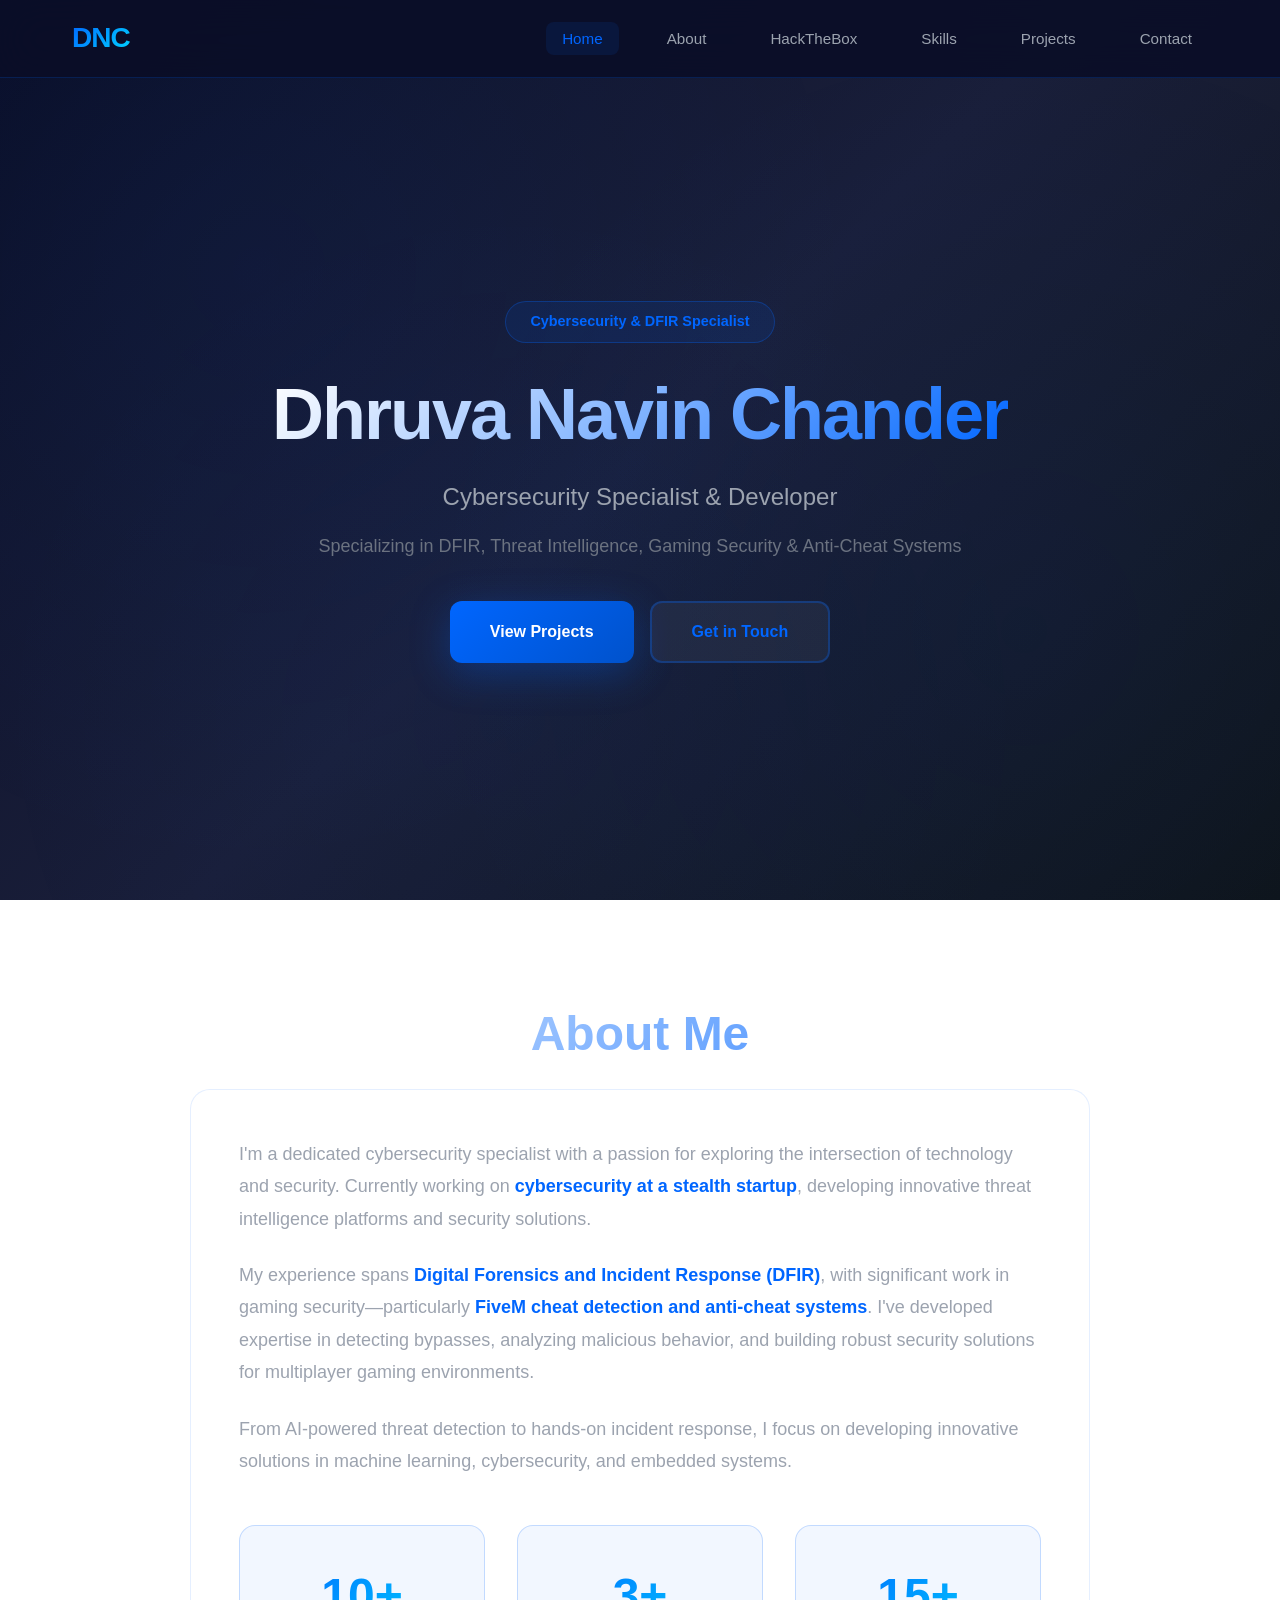
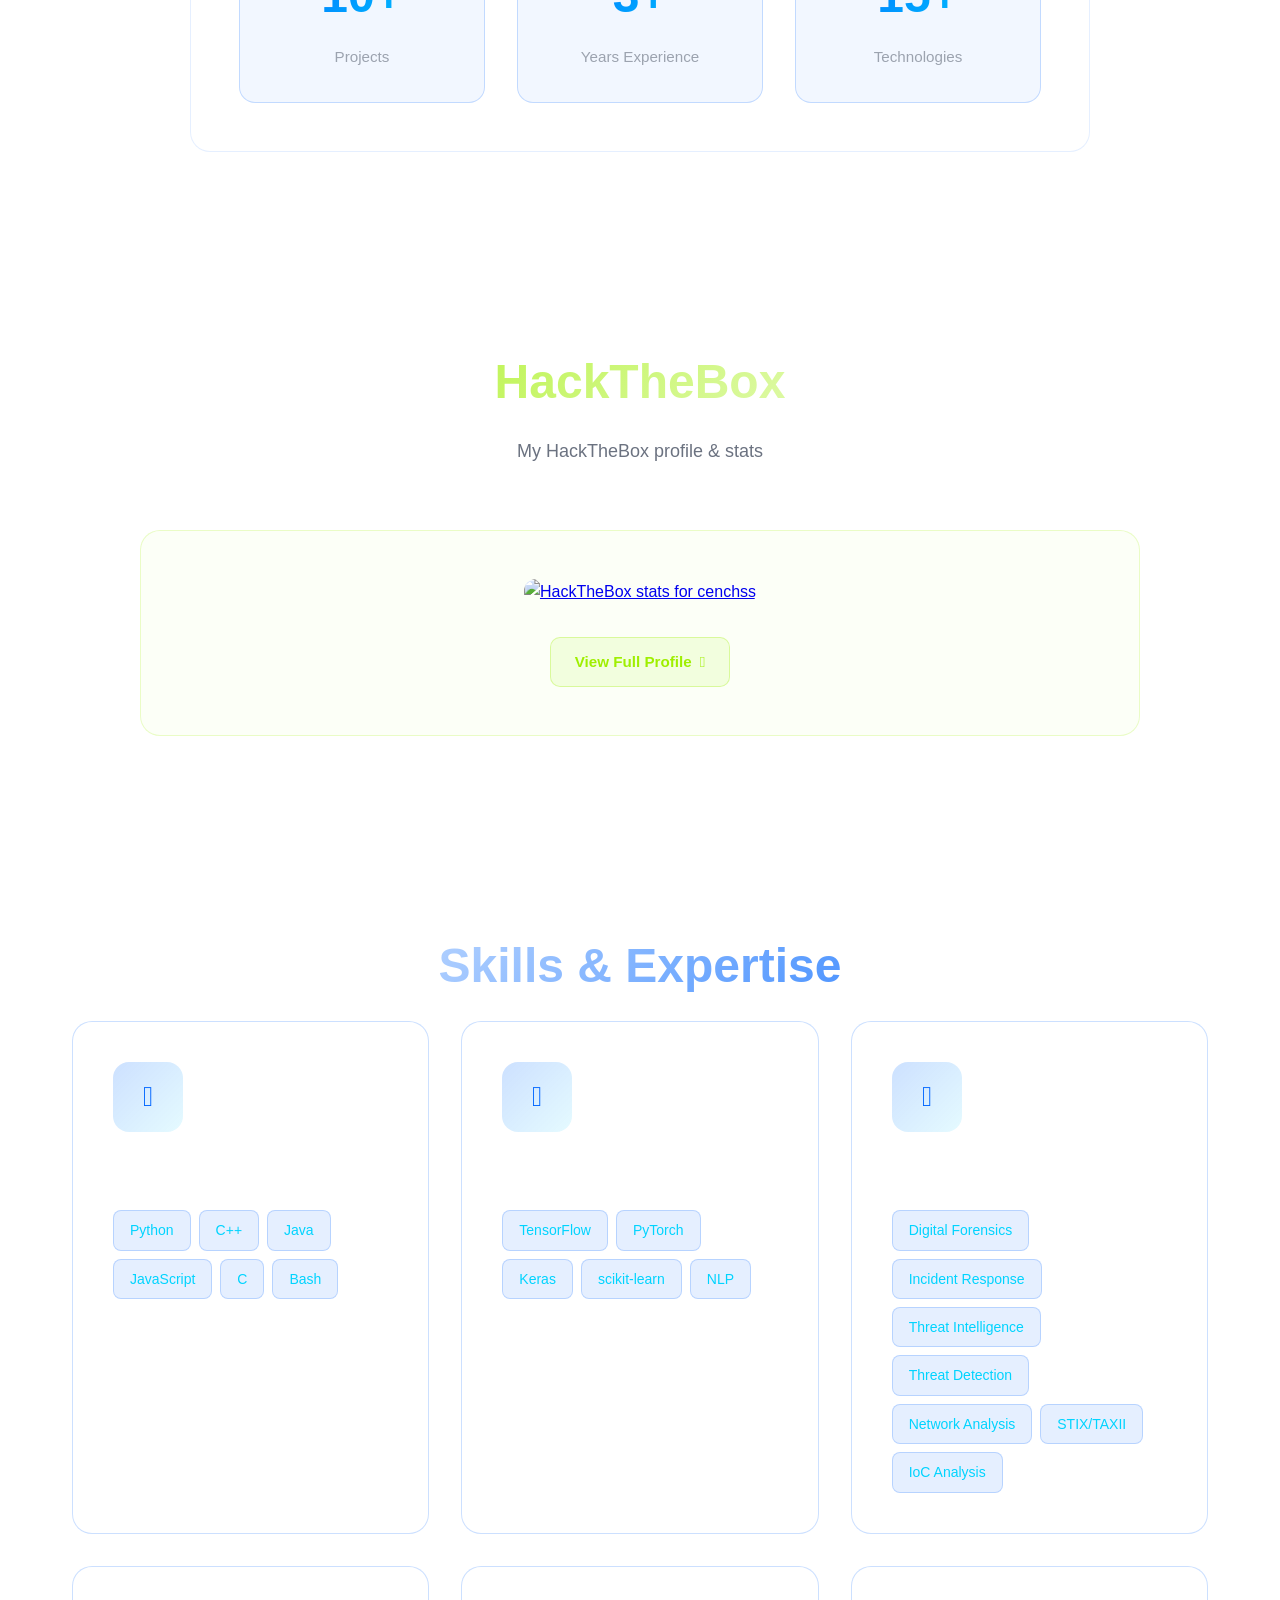
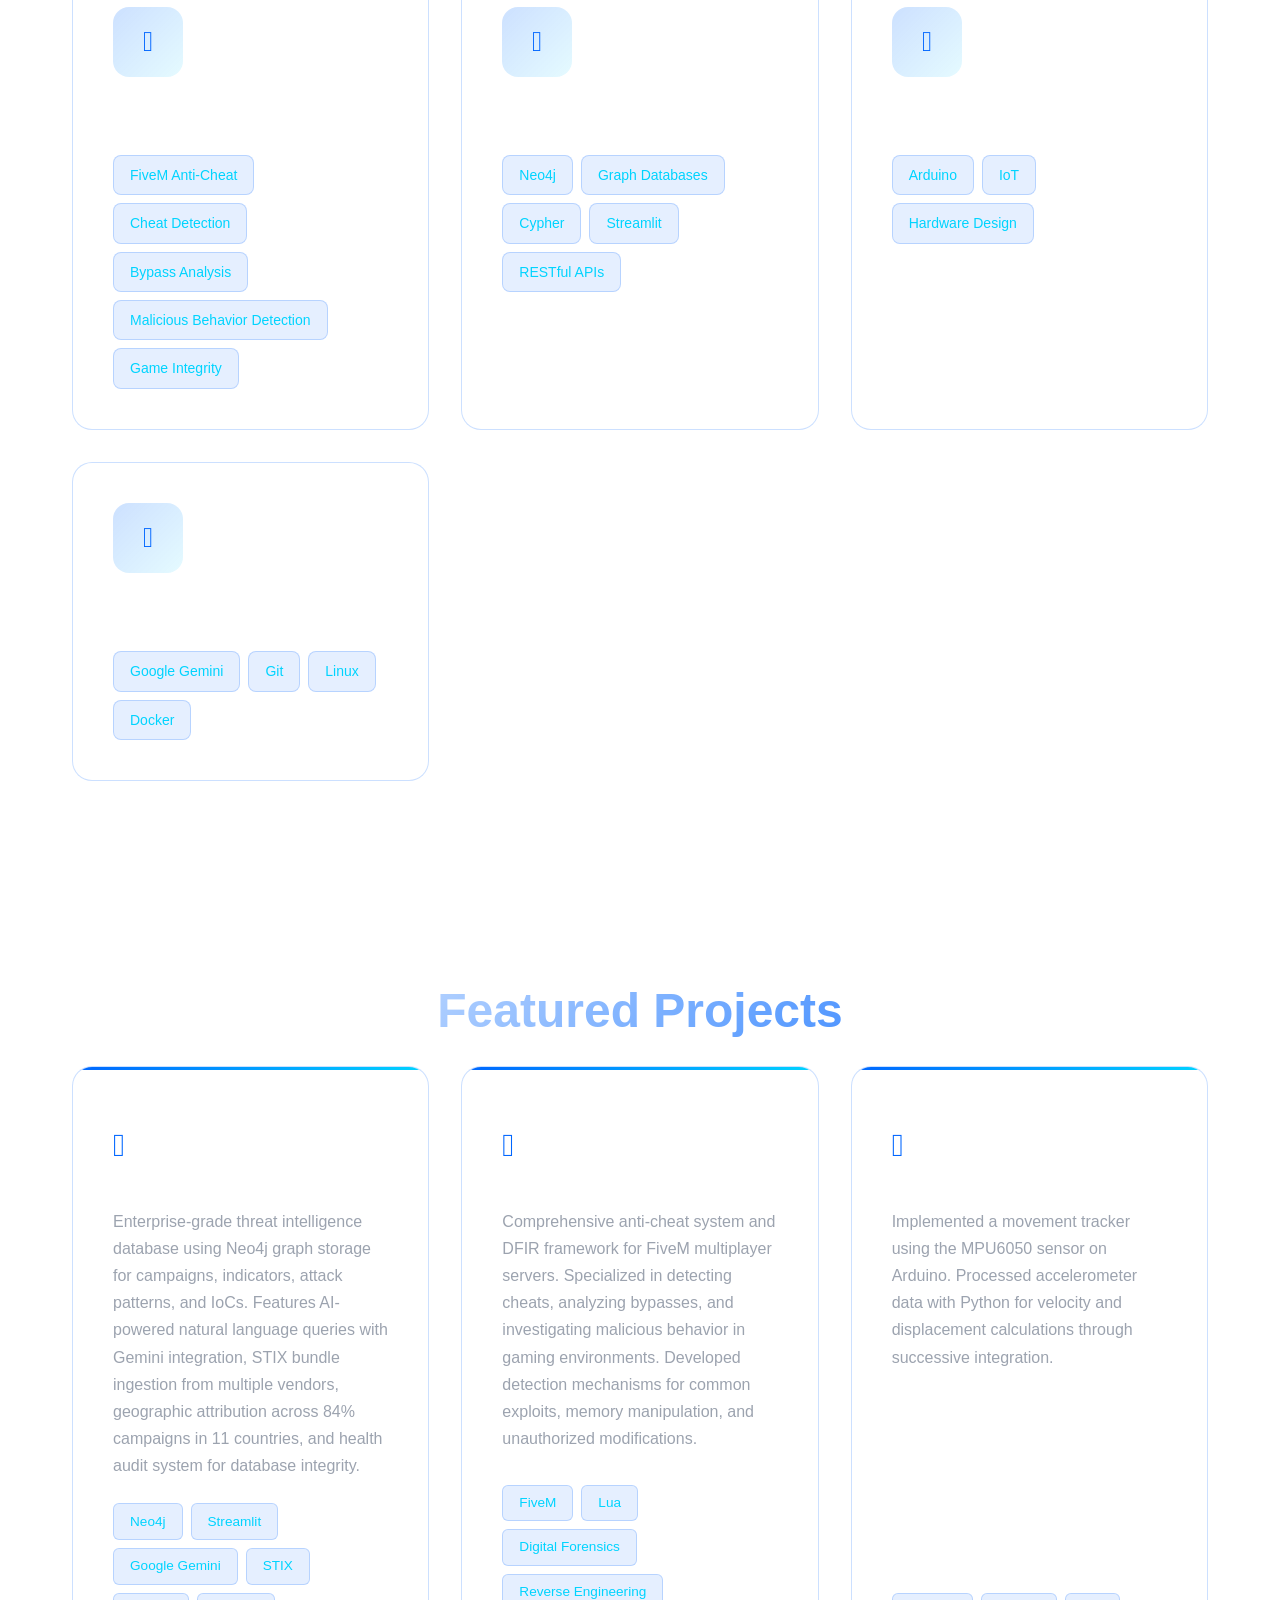
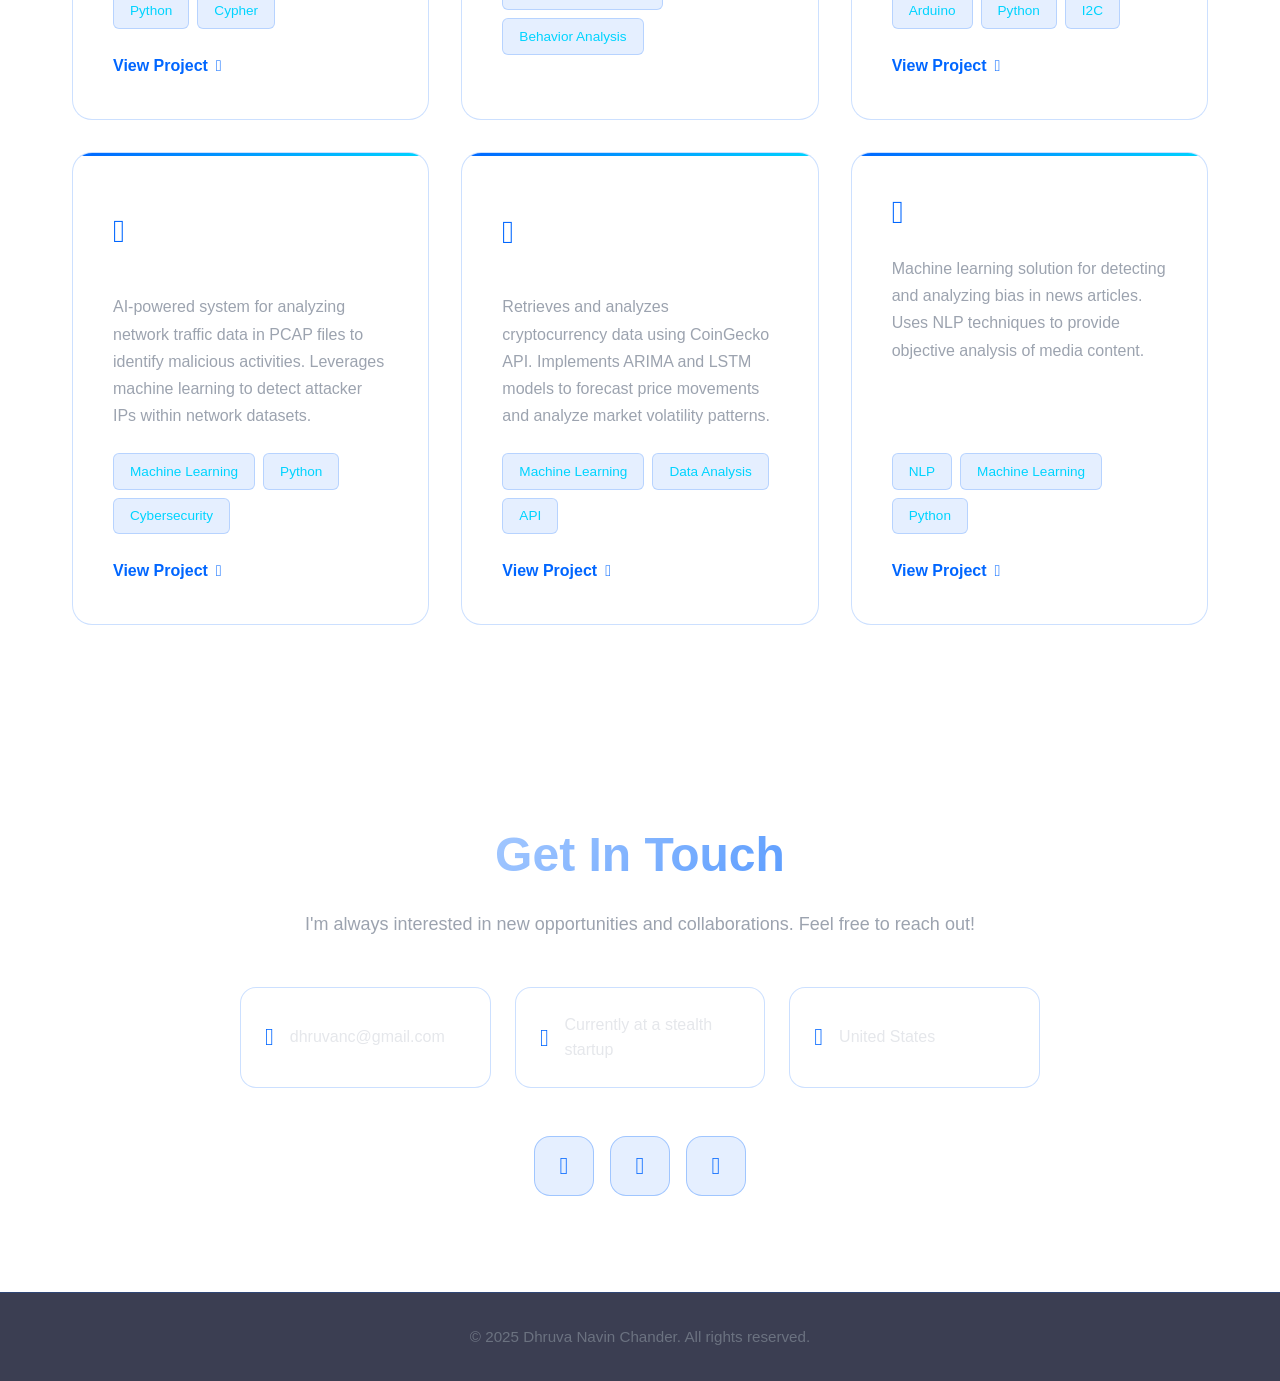
==== index.html @ bbd8ed25 "Switch HTB section to badge image embed Replaces the CORS-blocked API fetch with a direct badge imag" ====
<!DOCTYPE html>
<html lang="en">
<head>
    <meta charset="UTF-8">
    <meta name="viewport" content="width=device-width, initial-scale=1.0">
    <title>Dhruva Navin Chander - Cybersecurity Specialist & Developer</title>

    <!-- SEO Meta Tags -->
    <meta name="description" content="Portfolio of Dhruva Navin Chander - Cybersecurity Specialist with experience in DFIR, Threat Intelligence, and Gaming Security. Specializing in cheat detection, anti-cheat systems, and threat intelligence platforms.">
    <meta name="keywords" content="Dhruva Navin Chander, Computer Science, AI, Machine Learning, Cybersecurity, Embedded Systems, Developer, Portfolio">
    <meta name="author" content="Dhruva Navin Chander">
    <meta name="robots" content="index, follow">

    <!-- Open Graph / Social Media Meta Tags -->
    <meta property="og:type" content="website">
    <meta property="og:url" content="https://dhruvancvt.github.io/">
    <meta property="og:title" content="Dhruva Navin Chander - Cybersecurity Specialist & Developer">
    <meta property="og:description" content="Cybersecurity specialist with experience in DFIR, threat intelligence, and gaming security. Specialized in FiveM cheat detection, anti-cheat systems, and threat intelligence platforms.">
    <meta property="og:image" content="https://dhruvancvt.github.io/og-image.jpg">

    <!-- Twitter Card Meta Tags -->
    <meta name="twitter:card" content="summary_large_image">
    <meta name="twitter:site" content="@dhruvancvt">
    <meta name="twitter:title" content="Dhruva Navin Chander - Cybersecurity Specialist & Developer">
    <meta name="twitter:description" content="Cybersecurity specialist with experience in DFIR, threat intelligence, and gaming security. Specialized in FiveM cheat detection and anti-cheat systems.">
    <meta name="twitter:image" content="https://dhruvancvt.github.io/og-image.jpg">

    <!-- Favicon -->
    <link rel="icon" type="image/png" href="favicon.png">

    <link rel="stylesheet" href="index.css">
    <link rel="stylesheet" href="fontawesome.css">
    <link rel="stylesheet" href="inter-font.css">
</head>
<body>
    <!-- Navigation -->
    <nav class="navbar" role="navigation" aria-label="Main navigation">
        <div class="container">
            <div class="nav-brand">
                <a href="#home" aria-label="Home">DNC</a>
            </div>
            <button class="nav-toggle" aria-label="Toggle navigation" aria-expanded="false">
                <span></span>
                <span></span>
                <span></span>
            </button>
            <ul class="nav-menu">
                <li><a href="#home" class="nav-link">Home</a></li>
                <li><a href="#about" class="nav-link">About</a></li>
                <li><a href="#hackthebox" class="nav-link">HackTheBox</a></li>
                <li><a href="#skills" class="nav-link">Skills</a></li>
                <li><a href="#projects" class="nav-link">Projects</a></li>
                <li><a href="#contact" class="nav-link">Contact</a></li>
            </ul>
        </div>
    </nav>

    <!-- Hero Section -->
    <section id="home" class="hero">
        <div class="container">
            <div class="hero-content">
                <div class="hero-badge">Cybersecurity & DFIR Specialist</div>
                <h1 class="hero-title">Dhruva Navin Chander</h1>
                <p class="hero-subtitle">Cybersecurity Specialist & Developer</p>
                <p class="hero-description">Specializing in DFIR, Threat Intelligence, Gaming Security & Anti-Cheat Systems</p>
                <div class="hero-cta">
                    <a href="#projects" class="btn btn-primary">View Projects</a>
                    <a href="#contact" class="btn btn-secondary">Get in Touch</a>
                </div>
            </div>
        </div>
    </section>

    <!-- About Section -->
    <section id="about" class="section">
        <div class="container">
            <h2 class="section-title">About Me</h2>
            <div class="about-content">
                <p>I'm a dedicated cybersecurity specialist with a passion for exploring the intersection of technology and security. Currently working on <span class="highlight">cybersecurity at a stealth startup</span>, developing innovative threat intelligence platforms and security solutions.</p>
                <p>My experience spans <span class="highlight">Digital Forensics and Incident Response (DFIR)</span>, with significant work in gaming security—particularly <span class="highlight">FiveM cheat detection and anti-cheat systems</span>. I've developed expertise in detecting bypasses, analyzing malicious behavior, and building robust security solutions for multiplayer gaming environments.</p>
                <p>From AI-powered threat detection to hands-on incident response, I focus on developing innovative solutions in machine learning, cybersecurity, and embedded systems.</p>

                <div class="stats">
                    <div class="stat-item">
                        <h3>10+</h3>
                        <p>Projects</p>
                    </div>
                    <div class="stat-item">
                        <h3>3+</h3>
                        <p>Years Experience</p>
                    </div>
                    <div class="stat-item">
                        <h3>15+</h3>
                        <p>Technologies</p>
                    </div>
                </div>
            </div>
        </div>
    </section>

    <!-- HackTheBox Section -->
    <section id="hackthebox" class="section">
        <div class="container">
            <h2 class="section-title htb-title">HackTheBox</h2>
            <p class="section-subtitle">My HackTheBox profile & stats</p>
            <div class="htb-wrapper">
                <div class="htb-badge-card">
                    <a href="https://app.hackthebox.com/users/2471256" target="_blank" rel="noopener noreferrer">
                        <img
                            src="https://www.hackthebox.com/badge/image/2471256"
                            alt="HackTheBox stats for cenchss"
                            class="htb-badge-img"
                        >
                    </a>
                    <a href="https://app.hackthebox.com/users/2471256" target="_blank" rel="noopener noreferrer" class="htb-profile-link">
                        View Full Profile <i class="fas fa-arrow-right"></i>
                    </a>
                </div>
            </div>
        </div>
    </section>

    <!-- Skills Section -->
    <section id="skills" class="section">
        <div class="container">
            <h2 class="section-title">Skills & Expertise</h2>
            <div class="skills-grid">
                <div class="skill-card">
                    <div class="skill-icon">
                        <i class="fas fa-code"></i>
                    </div>
                    <h3>Programming</h3>
                    <div class="skill-tags">
                        <span>Python</span>
                        <span>C++</span>
                        <span>Java</span>
                        <span>JavaScript</span>
                        <span>C</span>
                        <span>Bash</span>
                    </div>
                </div>

                <div class="skill-card">
                    <div class="skill-icon">
                        <i class="fas fa-brain"></i>
                    </div>
                    <h3>AI & Machine Learning</h3>
                    <div class="skill-tags">
                        <span>TensorFlow</span>
                        <span>PyTorch</span>
                        <span>Keras</span>
                        <span>scikit-learn</span>
                        <span>NLP</span>
                    </div>
                </div>

                <div class="skill-card">
                    <div class="skill-icon">
                        <i class="fas fa-shield-alt"></i>
                    </div>
                    <h3>Cybersecurity & DFIR</h3>
                    <div class="skill-tags">
                        <span>Digital Forensics</span>
                        <span>Incident Response</span>
                        <span>Threat Intelligence</span>
                        <span>Threat Detection</span>
                        <span>Network Analysis</span>
                        <span>STIX/TAXII</span>
                        <span>IoC Analysis</span>
                    </div>
                </div>

                <div class="skill-card">
                    <div class="skill-icon">
                        <i class="fas fa-gamepad"></i>
                    </div>
                    <h3>Gaming Security</h3>
                    <div class="skill-tags">
                        <span>FiveM Anti-Cheat</span>
                        <span>Cheat Detection</span>
                        <span>Bypass Analysis</span>
                        <span>Malicious Behavior Detection</span>
                        <span>Game Integrity</span>
                    </div>
                </div>

                <div class="skill-card">
                    <div class="skill-icon">
                        <i class="fas fa-database"></i>
                    </div>
                    <h3>Data & Infrastructure</h3>
                    <div class="skill-tags">
                        <span>Neo4j</span>
                        <span>Graph Databases</span>
                        <span>Cypher</span>
                        <span>Streamlit</span>
                        <span>RESTful APIs</span>
                    </div>
                </div>

                <div class="skill-card">
                    <div class="skill-icon">
                        <i class="fas fa-microchip"></i>
                    </div>
                    <h3>Embedded Systems</h3>
                    <div class="skill-tags">
                        <span>Arduino</span>
                        <span>IoT</span>
                        <span>Hardware Design</span>
                    </div>
                </div>

                <div class="skill-card">
                    <div class="skill-icon">
                        <i class="fas fa-tools"></i>
                    </div>
                    <h3>Tools & Platforms</h3>
                    <div class="skill-tags">
                        <span>Google Gemini</span>
                        <span>Git</span>
                        <span>Linux</span>
                        <span>Docker</span>
                    </div>
                </div>
            </div>
        </div>
    </section>

    <!-- Projects Section -->
    <section id="projects" class="section">
        <div class="container">
            <h2 class="section-title">Featured Projects</h2>
            <div class="projects-grid">

                <div class="project-card">
                    <div class="project-header">
                        <i class="fas fa-project-diagram"></i>
                        <h3>Threat Intelligence Platform</h3>
                    </div>
                    <p>Enterprise-grade threat intelligence database using Neo4j graph storage for campaigns, indicators, attack patterns, and IoCs. Features AI-powered natural language queries with Gemini integration, STIX bundle ingestion from multiple vendors, geographic attribution across 84% campaigns in 11 countries, and health audit system for database integrity.</p>
                    <div class="project-tech">
                        <span>Neo4j</span>
                        <span>Streamlit</span>
                        <span>Google Gemini</span>
                        <span>STIX</span>
                        <span>Python</span>
                        <span>Cypher</span>
                    </div>
                    <a href="https://github.com/dhruvancvt/threat_intelligence" target="_blank" class="project-link" rel="noopener noreferrer">
                        View Project <i class="fas fa-arrow-right"></i>
                    </a>
                </div>

                <div class="project-card">
                    <div class="project-header">
                        <i class="fas fa-gamepad"></i>
                        <h3>FiveM Anti-Cheat & DFIR</h3>
                    </div>
                    <p>Comprehensive anti-cheat system and DFIR framework for FiveM multiplayer servers. Specialized in detecting cheats, analyzing bypasses, and investigating malicious behavior in gaming environments. Developed detection mechanisms for common exploits, memory manipulation, and unauthorized modifications.</p>
                    <div class="project-tech">
                        <span>FiveM</span>
                        <span>Lua</span>
                        <span>Digital Forensics</span>
                        <span>Reverse Engineering</span>
                        <span>Behavior Analysis</span>
                    </div>
                </div>

                <div class="project-card">
                    <div class="project-header">
                        <i class="fas fa-microchip"></i>
                        <h3>Motion Tracking with Arduino</h3>
                    </div>
                    <p>Implemented a movement tracker using the MPU6050 sensor on Arduino. Processed accelerometer data with Python for velocity and displacement calculations through successive integration.</p>
                    <div class="project-tech">
                        <span>Arduino</span>
                        <span>Python</span>
                        <span>I2C</span>
                    </div>
                    <a href="https://github.com/dhruvancvt/arduinoProjects" target="_blank" class="project-link" rel="noopener noreferrer">
                        View Project <i class="fas fa-arrow-right"></i>
                    </a>
                </div>

                <div class="project-card">
                    <div class="project-header">
                        <i class="fas fa-shield-alt"></i>
                        <h3>Network Threat Detection</h3>
                    </div>
                    <p>AI-powered system for analyzing network traffic data in PCAP files to identify malicious activities. Leverages machine learning to detect attacker IPs within network datasets.</p>
                    <div class="project-tech">
                        <span>Machine Learning</span>
                        <span>Python</span>
                        <span>Cybersecurity</span>
                    </div>
                    <a href="https://github.com/dhruvancvt/aiipdetection" target="_blank" class="project-link" rel="noopener noreferrer">
                        View Project <i class="fas fa-arrow-right"></i>
                    </a>
                </div>

                <div class="project-card">
                    <div class="project-header">
                        <i class="fas fa-chart-line"></i>
                        <h3>Cryptocurrency Analysis</h3>
                    </div>
                    <p>Retrieves and analyzes cryptocurrency data using CoinGecko API. Implements ARIMA and LSTM models to forecast price movements and analyze market volatility patterns.</p>
                    <div class="project-tech">
                        <span>Machine Learning</span>
                        <span>Data Analysis</span>
                        <span>API</span>
                    </div>
                    <a href="https://github.com/dhruvancvt/cryptoprediction" target="_blank" class="project-link" rel="noopener noreferrer">
                        View Project <i class="fas fa-arrow-right"></i>
                    </a>
                </div>

                <div class="project-card">
                    <div class="project-header">
                        <i class="fas fa-newspaper"></i>
                        <h3>Media Bias Detection</h3>
                    </div>
                    <p>Machine learning solution for detecting and analyzing bias in news articles. Uses NLP techniques to provide objective analysis of media content.</p>
                    <div class="project-tech">
                        <span>NLP</span>
                        <span>Machine Learning</span>
                        <span>Python</span>
                    </div>
                    <a href="https://github.com/dhruvancvt/mediabiasdetection" target="_blank" class="project-link" rel="noopener noreferrer">
                        View Project <i class="fas fa-arrow-right"></i>
                    </a>
                </div>

            </div>
        </div>
    </section>

    <!-- Contact Section -->
    <section id="contact" class="section">
        <div class="container">
            <h2 class="section-title">Get In Touch</h2>
            <div class="contact-content">
                <p class="contact-description">I'm always interested in new opportunities and collaborations. Feel free to reach out!</p>

                <div class="contact-methods">
                    <a href="mailto:dhruvanc@gmail.com" class="contact-item">
                        <i class="fas fa-envelope"></i>
                        <span>dhruvanc@gmail.com</span>
                    </a>
                    <div class="contact-item">
                        <i class="fas fa-building"></i>
                        <span>Currently at a stealth startup</span>
                    </div>
                    <div class="contact-item">
                        <i class="fas fa-map-marker-alt"></i>
                        <span>United States</span>
                    </div>
                </div>

                <div class="social-links">
                    <a href="https://github.com/dhruvancvt" target="_blank" rel="noopener noreferrer" aria-label="GitHub">
                        <i class="fab fa-github"></i>
                    </a>
                    <a href="https://linkedin.com/in/dhruvancvt" target="_blank" rel="noopener noreferrer" aria-label="LinkedIn">
                        <i class="fab fa-linkedin"></i>
                    </a>
                    <a href="https://twitter.com/dhruvancvt" target="_blank" rel="noopener noreferrer" aria-label="Twitter">
                        <i class="fab fa-twitter"></i>
                    </a>
                </div>
            </div>
        </div>
    </section>

    <!-- Footer -->
    <footer class="footer">
        <div class="container">
            <p>&copy; 2025 Dhruva Navin Chander. All rights reserved.</p>
        </div>
    </footer>

    <!-- Scroll to Top -->
    <button class="scroll-top" aria-label="Scroll to top">
        <i class="fas fa-arrow-up"></i>
    </button>

    <script src="script.js"></script>
</body>
</html>
---- index.css ----
/* ===== RESET & BASE ===== */
* {
    margin: 0;
    padding: 0;
    box-sizing: border-box;
}

html {
    scroll-behavior: smooth;
}

body {
    font-family: 'Inter', -apple-system, BlinkMacSystemFont, 'Segoe UI', sans-serif;
    background: linear-gradient(135deg, #0a0e27 0%, #1a1f3a 50%, #0f1419 100%);
    background-attachment: fixed;
    color: #e5e7eb;
    line-height: 1.6;
    overflow-x: hidden;
    position: relative;
}

/* CVE Particle Background */
body::before {
    content: '';
    position: fixed;
    top: 0;
    left: 0;
    right: 0;
    bottom: 0;
    background-image:
        radial-gradient(circle at 20% 30%, rgba(0, 102, 255, 0.05) 0%, transparent 50%),
        radial-gradient(circle at 80% 70%, rgba(0, 102, 255, 0.05) 0%, transparent 50%),
        radial-gradient(circle at 40% 80%, rgba(0, 102, 255, 0.03) 0%, transparent 50%);
    pointer-events: none;
    z-index: 0;
}

.container {
    max-width: 1200px;
    margin: 0 auto;
    padding: 0 2rem;
}

/* ===== NAVIGATION ===== */
.navbar {
    position: fixed;
    top: 0;
    left: 0;
    right: 0;
    background: rgba(10, 14, 39, 0.9);
    backdrop-filter: blur(20px);
    border-bottom: 1px solid rgba(0, 102, 255, 0.2);
    z-index: 1000;
    padding: 1rem 0;
    transition: all 0.3s ease;
}

.navbar .container {
    display: flex;
    justify-content: space-between;
    align-items: center;
}

.nav-brand a {
    font-size: 1.75rem;
    font-weight: 700;
    background: linear-gradient(135deg, #0066ff, #00d4ff);
    -webkit-background-clip: text;
    -webkit-text-fill-color: transparent;
    background-clip: text;
    text-decoration: none;
    letter-spacing: -1px;
}

.nav-toggle {
    display: none;
    flex-direction: column;
    background: none;
    border: none;
    cursor: pointer;
    padding: 0.5rem;
}

.nav-toggle span {
    width: 25px;
    height: 2px;
    background: #0066ff;
    margin: 4px 0;
    transition: all 0.3s ease;
}

.nav-menu {
    display: flex;
    list-style: none;
    gap: 2rem;
    align-items: center;
}

.nav-link {
    color: #9ca3af;
    text-decoration: none;
    font-weight: 500;
    font-size: 0.95rem;
    position: relative;
    padding: 0.5rem 1rem;
    transition: color 0.3s ease;
}

.nav-link::before {
    content: '';
    position: absolute;
    top: 0;
    left: 0;
    right: 0;
    bottom: 0;
    background: rgba(0, 102, 255, 0.1);
    border-radius: 8px;
    opacity: 0;
    transition: opacity 0.3s ease;
}

.nav-link:hover,
.nav-link.active {
    color: #0066ff;
}

.nav-link:hover::before,
.nav-link.active::before {
    opacity: 1;
}

/* ===== HERO SECTION ===== */
.hero {
    min-height: 100vh;
    display: flex;
    align-items: center;
    justify-content: center;
    position: relative;
    padding: 8rem 0 4rem;
}

.hero-content {
    text-align: center;
    max-width: 900px;
    margin: 0 auto;
    position: relative;
    z-index: 1;
}

.hero-badge {
    display: inline-block;
    background: rgba(0, 102, 255, 0.1);
    color: #0066ff;
    padding: 0.5rem 1.5rem;
    border-radius: 50px;
    font-size: 0.9rem;
    font-weight: 600;
    margin-bottom: 2rem;
    border: 1px solid rgba(0, 102, 255, 0.3);
}

.hero-title {
    font-size: 4.5rem;
    font-weight: 800;
    margin-bottom: 1.5rem;
    background: linear-gradient(135deg, #ffffff, #0066ff);
    -webkit-background-clip: text;
    -webkit-text-fill-color: transparent;
    background-clip: text;
    line-height: 1.1;
    letter-spacing: -2px;
}

.hero-subtitle {
    font-size: 1.5rem;
    color: #9ca3af;
    margin-bottom: 1rem;
    font-weight: 500;
}

.hero-description {
    font-size: 1.125rem;
    color: #6b7280;
    margin-bottom: 2.5rem;
    max-width: 700px;
    margin-left: auto;
    margin-right: auto;
}

.hero-cta {
    display: flex;
    gap: 1rem;
    justify-content: center;
    flex-wrap: wrap;
}

/* ===== BUTTONS ===== */
.btn {
    padding: 1rem 2.5rem;
    border-radius: 12px;
    text-decoration: none;
    font-weight: 600;
    font-size: 1rem;
    transition: all 0.3s ease;
    display: inline-flex;
    align-items: center;
    gap: 0.5rem;
}

.btn-primary {
    background: linear-gradient(135deg, #0066ff, #0052cc);
    color: #ffffff;
    box-shadow: 0 10px 40px rgba(0, 102, 255, 0.3);
}

.btn-primary:hover {
    transform: translateY(-2px);
    box-shadow: 0 15px 50px rgba(0, 102, 255, 0.4);
}

.btn-secondary {
    background: rgba(255, 255, 255, 0.05);
    color: #0066ff;
    border: 2px solid rgba(0, 102, 255, 0.3);
}

.btn-secondary:hover {
    background: rgba(0, 102, 255, 0.1);
    border-color: #0066ff;
    transform: translateY(-2px);
}

/* ===== SECTIONS ===== */
.section {
    padding: 6rem 0;
    position: relative;
    z-index: 1;
}

.section-title {
    font-size: 3rem;
    font-weight: 700;
    text-align: center;
    margin-bottom: 1rem;
    background: linear-gradient(135deg, #ffffff, #0066ff);
    -webkit-background-clip: text;
    -webkit-text-fill-color: transparent;
    background-clip: text;
}

.section-subtitle {
    text-align: center;
    font-size: 1.125rem;
    color: #6b7280;
    margin-bottom: 4rem;
    max-width: 600px;
    margin-left: auto;
    margin-right: auto;
}

/* ===== ABOUT SECTION ===== */
.about-content {
    max-width: 900px;
    margin: 0 auto;
    background: rgba(255, 255, 255, 0.03);
    backdrop-filter: blur(10px);
    border: 1px solid rgba(0, 102, 255, 0.1);
    border-radius: 20px;
    padding: 3rem;
}

.about-content p {
    font-size: 1.125rem;
    color: #9ca3af;
    margin-bottom: 1.5rem;
    line-height: 1.8;
}

.highlight {
    color: #0066ff;
    font-weight: 600;
}

.stats {
    display: grid;
    grid-template-columns: repeat(auto-fit, minmax(200px, 1fr));
    gap: 2rem;
    margin-top: 3rem;
}

.stat-item {
    text-align: center;
    padding: 2rem;
    background: rgba(0, 102, 255, 0.05);
    border: 1px solid rgba(0, 102, 255, 0.2);
    border-radius: 16px;
    transition: all 0.3s ease;
}

.stat-item:hover {
    background: rgba(0, 102, 255, 0.1);
    border-color: #0066ff;
    transform: translateY(-5px);
}

.stat-item h3 {
    font-size: 3rem;
    background: linear-gradient(135deg, #0066ff, #00d4ff);
    -webkit-background-clip: text;
    -webkit-text-fill-color: transparent;
    background-clip: text;
    margin-bottom: 0.5rem;
    font-weight: 700;
}

.stat-item p {
    color: #9ca3af;
    font-size: 0.95rem;
    margin: 0;
}

/* ===== HACKTHEBOX SECTION ===== */
.htb-title {
    background: linear-gradient(135deg, #9fef00, #ffffff);
    -webkit-background-clip: text;
    -webkit-text-fill-color: transparent;
    background-clip: text;
}

.htb-wrapper {
    max-width: 1000px;
    margin: 0 auto;
}

.htb-badge-card {
    display: flex;
    flex-direction: column;
    align-items: center;
    gap: 2rem;
    background: rgba(159, 239, 0, 0.03);
    border: 1px solid rgba(159, 239, 0, 0.2);
    border-radius: 20px;
    padding: 3rem 2rem;
}

.htb-badge-img {
    max-width: 100%;
    border-radius: 12px;
    display: block;
}

.htb-profile-link {
    display: inline-flex;
    align-items: center;
    gap: 0.5rem;
    background: rgba(159, 239, 0, 0.1);
    color: #9fef00;
    border: 1px solid rgba(159, 239, 0, 0.3);
    padding: 0.75rem 1.5rem;
    border-radius: 10px;
    text-decoration: none;
    font-weight: 600;
    font-size: 0.95rem;
    transition: all 0.3s ease;
}

.htb-profile-link:hover {
    background: rgba(159, 239, 0, 0.2);
    border-color: #9fef00;
    transform: translateY(-2px);
}

/* ===== SKILLS SECTION ===== */
.skills-grid {
    display: grid;
    grid-template-columns: repeat(auto-fit, minmax(280px, 1fr));
    gap: 2rem;
}

.skill-card {
    background: rgba(255, 255, 255, 0.03);
    backdrop-filter: blur(10px);
    border: 1px solid rgba(0, 102, 255, 0.2);
    border-radius: 20px;
    padding: 2.5rem;
    transition: all 0.3s ease;
    position: relative;
    overflow: hidden;
}

.skill-card::before {
    content: '';
    position: absolute;
    top: 0;
    left: 0;
    right: 0;
    height: 3px;
    background: linear-gradient(90deg, #0066ff, #00d4ff);
    opacity: 0;
    transition: opacity 0.3s ease;
}

.skill-card:hover {
    border-color: #0066ff;
    transform: translateY(-5px);
    box-shadow: 0 20px 50px rgba(0, 102, 255, 0.2);
}

.skill-card:hover::before {
    opacity: 1;
}

.skill-icon {
    width: 70px;
    height: 70px;
    background: linear-gradient(135deg, rgba(0, 102, 255, 0.2), rgba(0, 212, 255, 0.1));
    border-radius: 16px;
    display: flex;
    align-items: center;
    justify-content: center;
    margin-bottom: 1.5rem;
}

.skill-icon i {
    font-size: 1.75rem;
    color: #0066ff;
}

.skill-card h3 {
    font-size: 1.5rem;
    margin-bottom: 1rem;
    color: #ffffff;
}

.skill-tags {
    display: flex;
    flex-wrap: wrap;
    gap: 0.5rem;
}

.skill-tags span {
    background: rgba(0, 102, 255, 0.1);
    color: #00d4ff;
    padding: 0.5rem 1rem;
    border-radius: 8px;
    font-size: 0.875rem;
    font-weight: 500;
    border: 1px solid rgba(0, 102, 255, 0.2);
}

/* ===== PROJECTS SECTION ===== */
.projects-grid {
    display: grid;
    grid-template-columns: repeat(auto-fit, minmax(350px, 1fr));
    gap: 2rem;
}

.project-card {
    background: rgba(255, 255, 255, 0.03);
    backdrop-filter: blur(10px);
    border: 1px solid rgba(0, 102, 255, 0.2);
    border-radius: 20px;
    padding: 2.5rem;
    transition: all 0.3s ease;
    display: flex;
    flex-direction: column;
    position: relative;
    overflow: hidden;
}

.project-card::before {
    content: '';
    position: absolute;
    top: 0;
    left: 0;
    right: 0;
    height: 3px;
    background: linear-gradient(90deg, #0066ff, #00d4ff, #0066ff);
    background-size: 200% 100%;
    animation: shimmer 3s linear infinite;
}

@keyframes shimmer {
    0% { background-position: -200% 0; }
    100% { background-position: 200% 0; }
}

.project-card:hover {
    border-color: #0066ff;
    transform: translateY(-10px);
    box-shadow: 0 25px 60px rgba(0, 102, 255, 0.3);
}

.project-header {
    display: flex;
    align-items: center;
    gap: 1rem;
    margin-bottom: 1.5rem;
}

.project-header i {
    font-size: 2rem;
    color: #0066ff;
}

.project-header h3 {
    font-size: 1.5rem;
    color: #ffffff;
}

.project-card p {
    color: #9ca3af;
    margin-bottom: 1.5rem;
    line-height: 1.7;
    flex-grow: 1;
}

.project-tech {
    display: flex;
    flex-wrap: wrap;
    gap: 0.5rem;
    margin-bottom: 1.5rem;
}

.project-tech span {
    background: rgba(0, 102, 255, 0.1);
    color: #00d4ff;
    padding: 0.4rem 1rem;
    border-radius: 6px;
    font-size: 0.85rem;
    border: 1px solid rgba(0, 102, 255, 0.2);
}

.project-link {
    color: #0066ff;
    text-decoration: none;
    font-weight: 600;
    display: inline-flex;
    align-items: center;
    gap: 0.5rem;
    transition: all 0.3s ease;
}

.project-link:hover {
    color: #00d4ff;
    gap: 1rem;
}

/* ===== CONTACT SECTION ===== */
.contact-content {
    max-width: 800px;
    margin: 0 auto;
}

.contact-description {
    text-align: center;
    font-size: 1.125rem;
    color: #9ca3af;
    margin-bottom: 3rem;
}

.contact-methods {
    display: grid;
    grid-template-columns: repeat(auto-fit, minmax(250px, 1fr));
    gap: 1.5rem;
    margin-bottom: 3rem;
}

.contact-item {
    display: flex;
    align-items: center;
    gap: 1rem;
    padding: 1.5rem;
    background: rgba(255, 255, 255, 0.03);
    backdrop-filter: blur(10px);
    border: 1px solid rgba(0, 102, 255, 0.2);
    border-radius: 16px;
    color: #e5e7eb;
    text-decoration: none;
    transition: all 0.3s ease;
}

.contact-item:hover {
    border-color: #0066ff;
    transform: translateY(-3px);
    background: rgba(0, 102, 255, 0.05);
}

.contact-item i {
    color: #0066ff;
    font-size: 1.5rem;
}

.social-links {
    display: flex;
    gap: 1rem;
    justify-content: center;
}

.social-links a {
    width: 60px;
    height: 60px;
    background: rgba(0, 102, 255, 0.1);
    border: 1px solid rgba(0, 102, 255, 0.3);
    border-radius: 16px;
    display: flex;
    align-items: center;
    justify-content: center;
    color: #0066ff;
    text-decoration: none;
    font-size: 1.5rem;
    transition: all 0.3s ease;
}

.social-links a:hover {
    background: linear-gradient(135deg, #0066ff, #00d4ff);
    color: #ffffff;
    transform: translateY(-5px);
    box-shadow: 0 15px 40px rgba(0, 102, 255, 0.4);
}

/* ===== FOOTER ===== */
.footer {
    background: rgba(10, 14, 39, 0.8);
    border-top: 1px solid rgba(0, 102, 255, 0.2);
    padding: 2rem 0;
    text-align: center;
}

.footer p {
    color: #6b7280;
    font-size: 0.95rem;
}

/* ===== SCROLL TO TOP ===== */
.scroll-top {
    position: fixed;
    bottom: 2rem;
    right: 2rem;
    width: 60px;
    height: 60px;
    background: linear-gradient(135deg, #0066ff, #00d4ff);
    border: none;
    border-radius: 16px;
    color: #ffffff;
    font-size: 1.5rem;
    cursor: pointer;
    opacity: 0;
    visibility: hidden;
    transition: all 0.3s ease;
    z-index: 999;
    display: flex;
    align-items: center;
    justify-content: center;
    box-shadow: 0 10px 40px rgba(0, 102, 255, 0.4);
}

.scroll-top.visible {
    opacity: 1;
    visibility: visible;
}

.scroll-top:hover {
    transform: translateY(-5px);
    box-shadow: 0 15px 50px rgba(0, 102, 255, 0.5);
}

/* ===== RESPONSIVE ===== */
@media (max-width: 768px) {
    .nav-toggle {
        display: flex;
        z-index: 1001;
    }

    .nav-toggle.active span:nth-child(1) {
        transform: rotate(45deg) translate(8px, 8px);
    }

    .nav-toggle.active span:nth-child(2) {
        opacity: 0;
    }

    .nav-toggle.active span:nth-child(3) {
        transform: rotate(-45deg) translate(7px, -7px);
    }

    .nav-menu {
        position: fixed;
        top: 0;
        right: -100%;
        height: 100vh;
        width: 100%;
        max-width: 300px;
        background: rgba(10, 14, 39, 0.98);
        backdrop-filter: blur(20px);
        flex-direction: column;
        justify-content: center;
        align-items: center;
        transition: right 0.3s ease;
        border-left: 1px solid rgba(0, 102, 255, 0.3);
    }

    .nav-menu.active {
        right: 0;
    }

    .nav-link {
        font-size: 1.25rem;
    }

    .hero-title {
        font-size: 3rem;
    }

    .hero-subtitle {
        font-size: 1.25rem;
    }

    .section-title {
        font-size: 2.25rem;
    }

    .projects-grid,
    .skills-grid {
        grid-template-columns: 1fr;
    }

    .stats {
        grid-template-columns: 1fr;
    }

    .scroll-top {
        bottom: 1.5rem;
        right: 1.5rem;
        width: 50px;
        height: 50px;
    }

    .about-content {
        padding: 2rem;
    }

    .container {
        padding: 0 1.5rem;
    }
}

@media (max-width: 480px) {
    .hero-title {
        font-size: 2.25rem;
    }

    .section {
        padding: 4rem 0;
    }
}

/* ===== ACCESSIBILITY ===== */
a:focus-visible,
button:focus-visible {
    outline: 2px solid #0066ff;
    outline-offset: 4px;
}

/* ===== ANIMATIONS ===== */
@keyframes fadeInUp {
    from {
        opacity: 0;
        transform: translateY(30px);
    }
    to {
        opacity: 1;
        transform: translateY(0);
    }
}

.hero-content,
.about-content,
.skills-grid,
.projects-grid,
.contact-content {
    animation: fadeInUp 0.8s ease-out;
}
---- inter-font.css ----
@font-face {
  font-family: 'Inter';
  font-style: normal;
  font-weight: 300;
  font-display: swap;
  src: url(https://fonts.gstatic.com/s/inter/v19/UcCO3FwrK3iLTeHuS_nVMrMxCp50SjIw2boKoduKmMEVuOKfMZg.ttf) format('truetype');
}
@font-face {
  font-family: 'Inter';
  font-style: normal;
  font-weight: 400;
  font-display: swap;
  src: url(https://fonts.gstatic.com/s/inter/v19/UcCO3FwrK3iLTeHuS_nVMrMxCp50SjIw2boKoduKmMEVuLyfMZg.ttf) format('truetype');
}
@font-face {
  font-family: 'Inter';
  font-style: normal;
  font-weight: 500;
  font-display: swap;
  src: url(https://fonts.gstatic.com/s/inter/v19/UcCO3FwrK3iLTeHuS_nVMrMxCp50SjIw2boKoduKmMEVuI6fMZg.ttf) format('truetype');
}
@font-face {
  font-family: 'Inter';
  font-style: normal;
  font-weight: 600;
  font-display: swap;
  src: url(https://fonts.gstatic.com/s/inter/v19/UcCO3FwrK3iLTeHuS_nVMrMxCp50SjIw2boKoduKmMEVuGKYMZg.ttf) format('truetype');
}
@font-face {
  font-family: 'Inter';
  font-style: normal;
  font-weight: 700;
  font-display: swap;
  src: url(https://fonts.gstatic.com/s/inter/v19/UcCO3FwrK3iLTeHuS_nVMrMxCp50SjIw2boKoduKmMEVuFuYMZg.ttf) format('truetype');
}
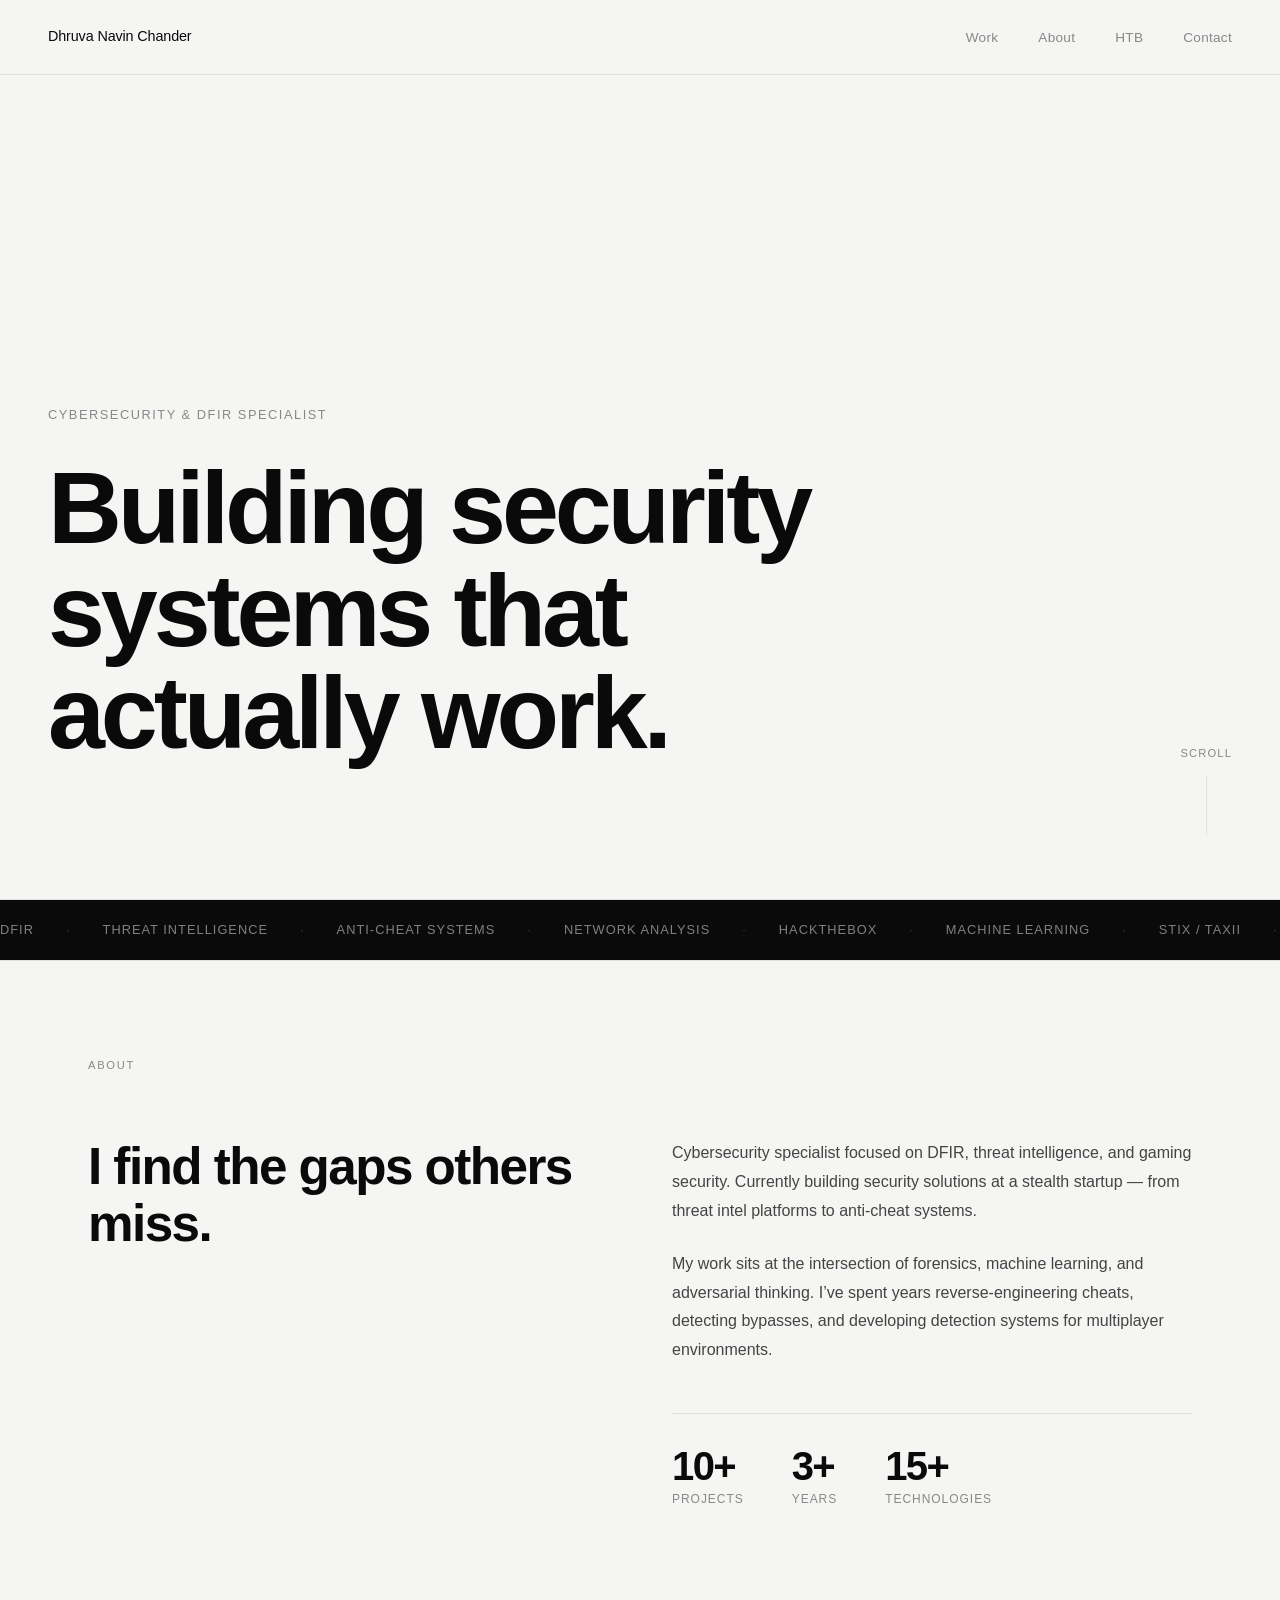
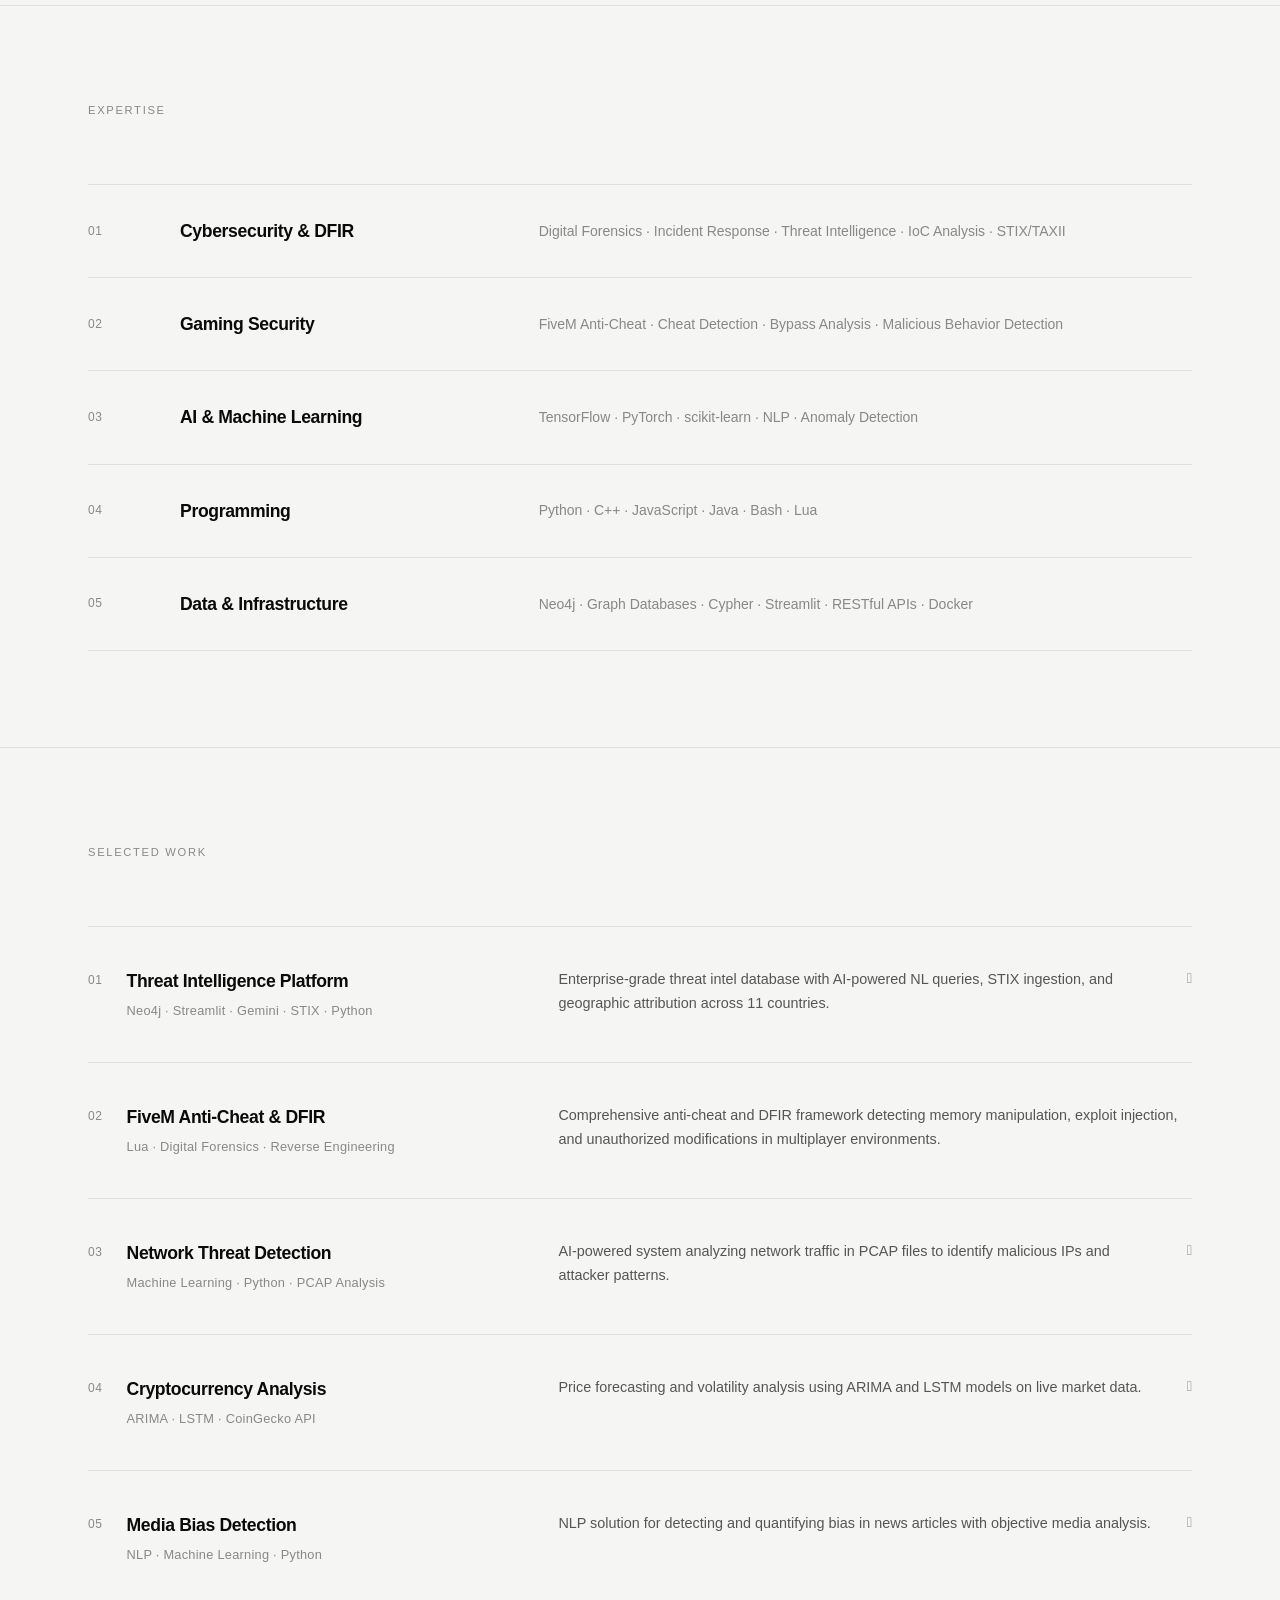
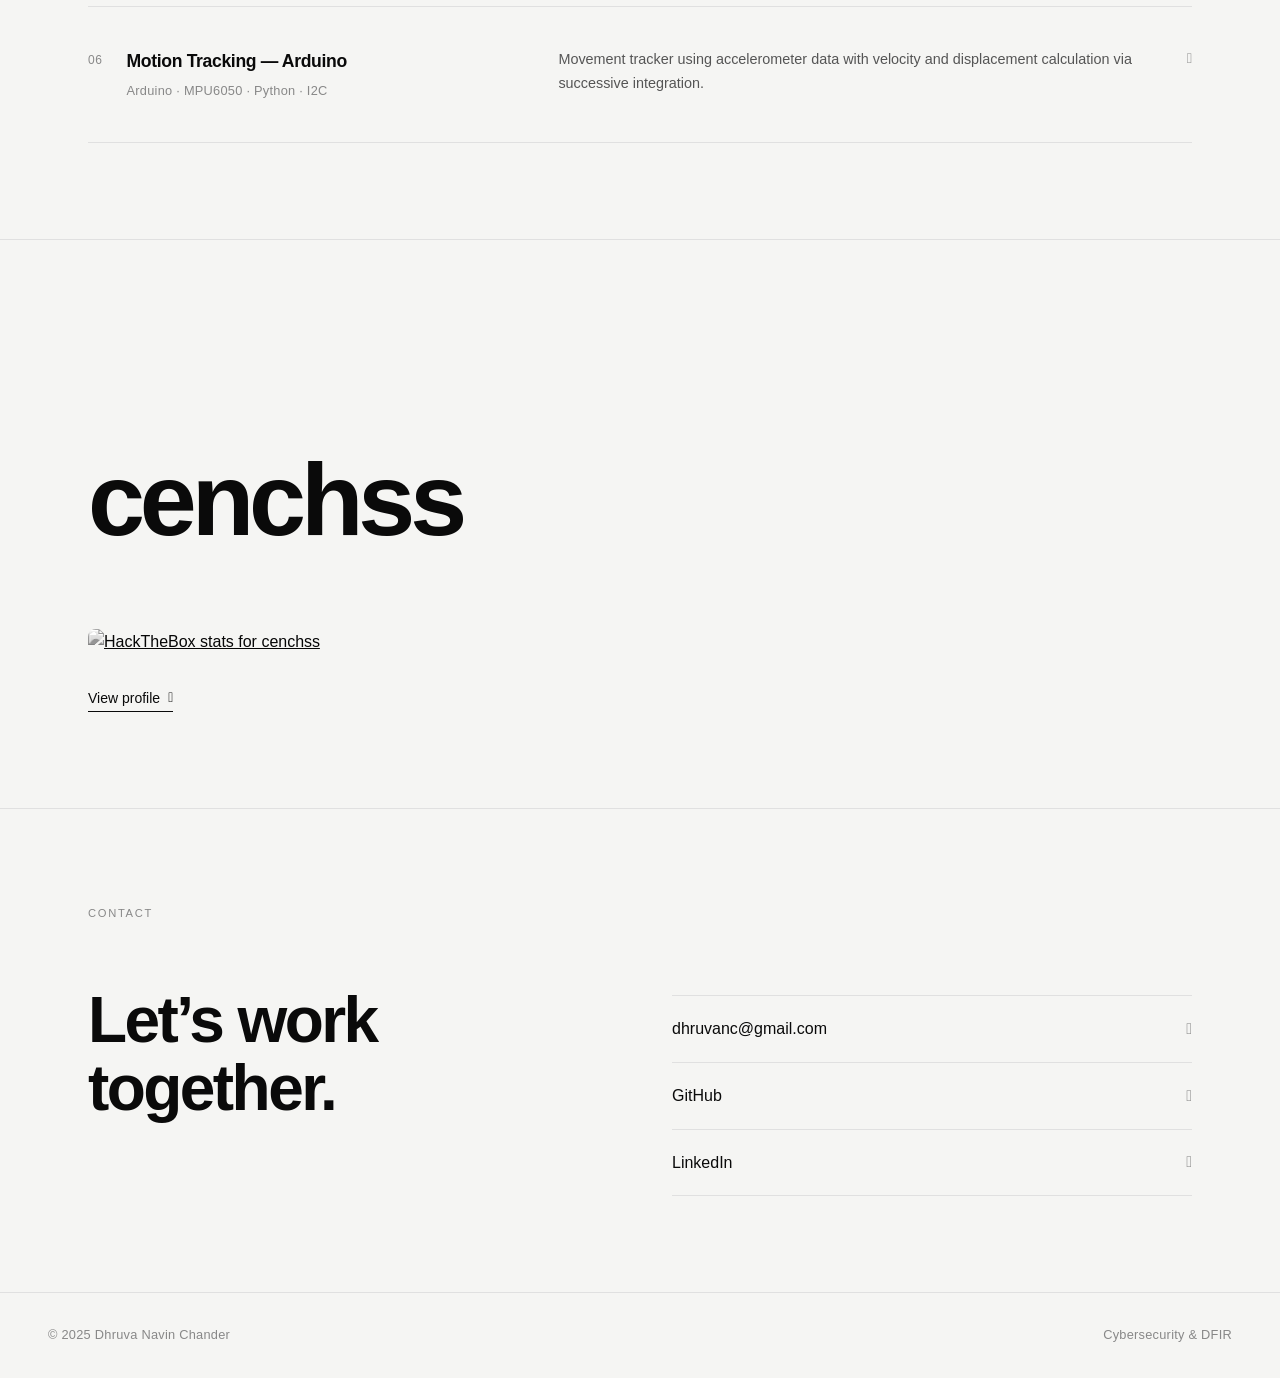
==== commit c0eaa105: "Full redesign: minimalist black & white with scroll animations" ====
--- a/index.html
+++ b/index.html
@@ -3,368 +3,281 @@
 <head>
     <meta charset="UTF-8">
     <meta name="viewport" content="width=device-width, initial-scale=1.0">
-    <title>Dhruva Navin Chander - Cybersecurity Specialist & Developer</title>
-
-    <!-- SEO Meta Tags -->
-    <meta name="description" content="Portfolio of Dhruva Navin Chander - Cybersecurity Specialist with experience in DFIR, Threat Intelligence, and Gaming Security. Specializing in cheat detection, anti-cheat systems, and threat intelligence platforms.">
-    <meta name="keywords" content="Dhruva Navin Chander, Computer Science, AI, Machine Learning, Cybersecurity, Embedded Systems, Developer, Portfolio">
+    <title>Dhruva Navin Chander</title>
+    <meta name="description" content="Cybersecurity Specialist with experience in DFIR, Threat Intelligence, and Gaming Security.">
     <meta name="author" content="Dhruva Navin Chander">
     <meta name="robots" content="index, follow">
-
-    <!-- Open Graph / Social Media Meta Tags -->
-    <meta property="og:type" content="website">
-    <meta property="og:url" content="https://dhruvancvt.github.io/">
-    <meta property="og:title" content="Dhruva Navin Chander - Cybersecurity Specialist & Developer">
-    <meta property="og:description" content="Cybersecurity specialist with experience in DFIR, threat intelligence, and gaming security. Specialized in FiveM cheat detection, anti-cheat systems, and threat intelligence platforms.">
-    <meta property="og:image" content="https://dhruvancvt.github.io/og-image.jpg">
-
-    <!-- Twitter Card Meta Tags -->
-    <meta name="twitter:card" content="summary_large_image">
-    <meta name="twitter:site" content="@dhruvancvt">
-    <meta name="twitter:title" content="Dhruva Navin Chander - Cybersecurity Specialist & Developer">
-    <meta name="twitter:description" content="Cybersecurity specialist with experience in DFIR, threat intelligence, and gaming security. Specialized in FiveM cheat detection and anti-cheat systems.">
-    <meta name="twitter:image" content="https://dhruvancvt.github.io/og-image.jpg">
-
-    <!-- Favicon -->
     <link rel="icon" type="image/png" href="favicon.png">
-
     <link rel="stylesheet" href="index.css">
     <link rel="stylesheet" href="fontawesome.css">
     <link rel="stylesheet" href="inter-font.css">
 </head>
 <body>
+
     <!-- Navigation -->
-    <nav class="navbar" role="navigation" aria-label="Main navigation">
-        <div class="container">
-            <div class="nav-brand">
-                <a href="#home" aria-label="Home">DNC</a>
-            </div>
-            <button class="nav-toggle" aria-label="Toggle navigation" aria-expanded="false">
-                <span></span>
-                <span></span>
-                <span></span>
-            </button>
-            <ul class="nav-menu">
-                <li><a href="#home" class="nav-link">Home</a></li>
-                <li><a href="#about" class="nav-link">About</a></li>
-                <li><a href="#hackthebox" class="nav-link">HackTheBox</a></li>
-                <li><a href="#skills" class="nav-link">Skills</a></li>
-                <li><a href="#projects" class="nav-link">Projects</a></li>
-                <li><a href="#contact" class="nav-link">Contact</a></li>
-            </ul>
-        </div>
+    <nav class="nav">
+        <div class="nav-name">Dhruva Navin Chander</div>
+        <ul class="nav-links">
+            <li><a href="#work">Work</a></li>
+            <li><a href="#about">About</a></li>
+            <li><a href="#hackthebox">HTB</a></li>
+            <li><a href="#contact">Contact</a></li>
+        </ul>
+        <button class="nav-burger" aria-label="Toggle menu">
+            <span></span><span></span>
+        </button>
     </nav>
 
-    <!-- Hero Section -->
-    <section id="home" class="hero">
-        <div class="container">
-            <div class="hero-content">
-                <div class="hero-badge">Cybersecurity & DFIR Specialist</div>
-                <h1 class="hero-title">Dhruva Navin Chander</h1>
-                <p class="hero-subtitle">Cybersecurity Specialist & Developer</p>
-                <p class="hero-description">Specializing in DFIR, Threat Intelligence, Gaming Security & Anti-Cheat Systems</p>
-                <div class="hero-cta">
-                    <a href="#projects" class="btn btn-primary">View Projects</a>
-                    <a href="#contact" class="btn btn-secondary">Get in Touch</a>
-                </div>
-            </div>
-        </div>
-    </section>
-
-    <!-- About Section -->
-    <section id="about" class="section">
-        <div class="container">
-            <h2 class="section-title">About Me</h2>
-            <div class="about-content">
-                <p>I'm a dedicated cybersecurity specialist with a passion for exploring the intersection of technology and security. Currently working on <span class="highlight">cybersecurity at a stealth startup</span>, developing innovative threat intelligence platforms and security solutions.</p>
-                <p>My experience spans <span class="highlight">Digital Forensics and Incident Response (DFIR)</span>, with significant work in gaming security—particularly <span class="highlight">FiveM cheat detection and anti-cheat systems</span>. I've developed expertise in detecting bypasses, analyzing malicious behavior, and building robust security solutions for multiplayer gaming environments.</p>
-                <p>From AI-powered threat detection to hands-on incident response, I focus on developing innovative solutions in machine learning, cybersecurity, and embedded systems.</p>
-
-                <div class="stats">
-                    <div class="stat-item">
-                        <h3>10+</h3>
-                        <p>Projects</p>
-                    </div>
-                    <div class="stat-item">
-                        <h3>3+</h3>
-                        <p>Years Experience</p>
-                    </div>
-                    <div class="stat-item">
-                        <h3>15+</h3>
-                        <p>Technologies</p>
-                    </div>
-                </div>
-            </div>
-        </div>
-    </section>
-
-    <!-- HackTheBox Section -->
-    <section id="hackthebox" class="section">
-        <div class="container">
-            <h2 class="section-title htb-title">HackTheBox</h2>
-            <p class="section-subtitle">My HackTheBox profile & stats</p>
-            <div class="htb-wrapper">
-                <div class="htb-badge-card">
+    <!-- Mobile menu -->
+    <div class="mobile-menu">
+        <ul>
+            <li><a href="#work">Work</a></li>
+            <li><a href="#about">About</a></li>
+            <li><a href="#hackthebox">HTB</a></li>
+            <li><a href="#contact">Contact</a></li>
+        </ul>
+    </div>
+
+    <!-- Hero -->
+    <section class="hero" id="home">
+        <div class="hero-inner">
+            <p class="hero-label reveal">Cybersecurity & DFIR Specialist</p>
+            <h1 class="hero-headline">
+                <span class="line reveal">Building security</span>
+                <span class="line reveal">systems that</span>
+                <span class="line reveal">actually work.</span>
+            </h1>
+            <div class="hero-meta reveal">
+                <span>Based in the United States</span>
+                <span class="dot">&middot;</span>
+                <span>Open to opportunities</span>
+            </div>
+        </div>
+        <div class="hero-scroll-hint reveal">
+            <span>Scroll</span>
+            <div class="scroll-line"></div>
+        </div>
+    </section>
+
+    <!-- Marquee strip -->
+    <div class="marquee-wrap">
+        <div class="marquee-track">
+            <span>DFIR</span><span>&middot;</span>
+            <span>Threat Intelligence</span><span>&middot;</span>
+            <span>Anti-Cheat Systems</span><span>&middot;</span>
+            <span>Network Analysis</span><span>&middot;</span>
+            <span>HackTheBox</span><span>&middot;</span>
+            <span>Machine Learning</span><span>&middot;</span>
+            <span>STIX / TAXII</span><span>&middot;</span>
+            <span>Digital Forensics</span><span>&middot;</span>
+            <span>DFIR</span><span>&middot;</span>
+            <span>Threat Intelligence</span><span>&middot;</span>
+            <span>Anti-Cheat Systems</span><span>&middot;</span>
+            <span>Network Analysis</span><span>&middot;</span>
+            <span>HackTheBox</span><span>&middot;</span>
+            <span>Machine Learning</span><span>&middot;</span>
+            <span>STIX / TAXII</span><span>&middot;</span>
+            <span>Digital Forensics</span><span>&middot;</span>
+        </div>
+    </div>
+
+    <!-- About -->
+    <section class="section" id="about">
+        <div class="section-inner">
+            <div class="section-label reveal">About</div>
+            <div class="about-grid">
+                <h2 class="about-heading reveal">
+                    I find the gaps others miss.
+                </h2>
+                <div class="about-body">
+                    <p class="reveal">Cybersecurity specialist focused on DFIR, threat intelligence, and gaming security. Currently building security solutions at a stealth startup &mdash; from threat intel platforms to anti-cheat systems.</p>
+                    <p class="reveal">My work sits at the intersection of forensics, machine learning, and adversarial thinking. I&rsquo;ve spent years reverse-engineering cheats, detecting bypasses, and developing detection systems for multiplayer environments.</p>
+                    <div class="about-stats reveal">
+                        <div class="about-stat">
+                            <span class="stat-num">10+</span>
+                            <span class="stat-lbl">Projects</span>
+                        </div>
+                        <div class="about-stat">
+                            <span class="stat-num">3+</span>
+                            <span class="stat-lbl">Years</span>
+                        </div>
+                        <div class="about-stat">
+                            <span class="stat-num">15+</span>
+                            <span class="stat-lbl">Technologies</span>
+                        </div>
+                    </div>
+                </div>
+            </div>
+        </div>
+    </section>
+
+    <!-- Skills -->
+    <section class="section" id="skills">
+        <div class="section-inner">
+            <div class="section-label reveal">Expertise</div>
+            <div class="skills-list">
+                <div class="skill-row reveal">
+                    <span class="skill-num">01</span>
+                    <h3>Cybersecurity & DFIR</h3>
+                    <p>Digital Forensics &middot; Incident Response &middot; Threat Intelligence &middot; IoC Analysis &middot; STIX/TAXII</p>
+                </div>
+                <div class="skill-row reveal">
+                    <span class="skill-num">02</span>
+                    <h3>Gaming Security</h3>
+                    <p>FiveM Anti-Cheat &middot; Cheat Detection &middot; Bypass Analysis &middot; Malicious Behavior Detection</p>
+                </div>
+                <div class="skill-row reveal">
+                    <span class="skill-num">03</span>
+                    <h3>AI & Machine Learning</h3>
+                    <p>TensorFlow &middot; PyTorch &middot; scikit-learn &middot; NLP &middot; Anomaly Detection</p>
+                </div>
+                <div class="skill-row reveal">
+                    <span class="skill-num">04</span>
+                    <h3>Programming</h3>
+                    <p>Python &middot; C++ &middot; JavaScript &middot; Java &middot; Bash &middot; Lua</p>
+                </div>
+                <div class="skill-row reveal">
+                    <span class="skill-num">05</span>
+                    <h3>Data & Infrastructure</h3>
+                    <p>Neo4j &middot; Graph Databases &middot; Cypher &middot; Streamlit &middot; RESTful APIs &middot; Docker</p>
+                </div>
+            </div>
+        </div>
+    </section>
+
+    <!-- Projects -->
+    <section class="section" id="work">
+        <div class="section-inner">
+            <div class="section-label reveal">Selected Work</div>
+            <div class="projects-list">
+
+                <a href="https://github.com/dhruvancvt/threat_intelligence" target="_blank" rel="noopener noreferrer" class="project-row reveal">
+                    <div class="project-row-left">
+                        <span class="project-index">01</span>
+                        <div>
+                            <h3>Threat Intelligence Platform</h3>
+                            <p>Neo4j &middot; Streamlit &middot; Gemini &middot; STIX &middot; Python</p>
+                        </div>
+                    </div>
+                    <div class="project-row-right">
+                        <span>Enterprise-grade threat intel database with AI-powered NL queries, STIX ingestion, and geographic attribution across 11 countries.</span>
+                        <i class="fas fa-arrow-up-right-from-square"></i>
+                    </div>
+                </a>
+
+                <div class="project-row reveal">
+                    <div class="project-row-left">
+                        <span class="project-index">02</span>
+                        <div>
+                            <h3>FiveM Anti-Cheat & DFIR</h3>
+                            <p>Lua &middot; Digital Forensics &middot; Reverse Engineering</p>
+                        </div>
+                    </div>
+                    <div class="project-row-right">
+                        <span>Comprehensive anti-cheat and DFIR framework detecting memory manipulation, exploit injection, and unauthorized modifications in multiplayer environments.</span>
+                    </div>
+                </div>
+
+                <a href="https://github.com/dhruvancvt/aiipdetection" target="_blank" rel="noopener noreferrer" class="project-row reveal">
+                    <div class="project-row-left">
+                        <span class="project-index">03</span>
+                        <div>
+                            <h3>Network Threat Detection</h3>
+                            <p>Machine Learning &middot; Python &middot; PCAP Analysis</p>
+                        </div>
+                    </div>
+                    <div class="project-row-right">
+                        <span>AI-powered system analyzing network traffic in PCAP files to identify malicious IPs and attacker patterns.</span>
+                        <i class="fas fa-arrow-up-right-from-square"></i>
+                    </div>
+                </a>
+
+                <a href="https://github.com/dhruvancvt/cryptoprediction" target="_blank" rel="noopener noreferrer" class="project-row reveal">
+                    <div class="project-row-left">
+                        <span class="project-index">04</span>
+                        <div>
+                            <h3>Cryptocurrency Analysis</h3>
+                            <p>ARIMA &middot; LSTM &middot; CoinGecko API</p>
+                        </div>
+                    </div>
+                    <div class="project-row-right">
+                        <span>Price forecasting and volatility analysis using ARIMA and LSTM models on live market data.</span>
+                        <i class="fas fa-arrow-up-right-from-square"></i>
+                    </div>
+                </a>
+
+                <a href="https://github.com/dhruvancvt/mediabiasdetection" target="_blank" rel="noopener noreferrer" class="project-row reveal">
+                    <div class="project-row-left">
+                        <span class="project-index">05</span>
+                        <div>
+                            <h3>Media Bias Detection</h3>
+                            <p>NLP &middot; Machine Learning &middot; Python</p>
+                        </div>
+                    </div>
+                    <div class="project-row-right">
+                        <span>NLP solution for detecting and quantifying bias in news articles with objective media analysis.</span>
+                        <i class="fas fa-arrow-up-right-from-square"></i>
+                    </div>
+                </a>
+
+                <a href="https://github.com/dhruvancvt/arduinoProjects" target="_blank" rel="noopener noreferrer" class="project-row reveal">
+                    <div class="project-row-left">
+                        <span class="project-index">06</span>
+                        <div>
+                            <h3>Motion Tracking &mdash; Arduino</h3>
+                            <p>Arduino &middot; MPU6050 &middot; Python &middot; I2C</p>
+                        </div>
+                    </div>
+                    <div class="project-row-right">
+                        <span>Movement tracker using accelerometer data with velocity and displacement calculation via successive integration.</span>
+                        <i class="fas fa-arrow-up-right-from-square"></i>
+                    </div>
+                </a>
+
+            </div>
+        </div>
+    </section>
+
+    <!-- HackTheBox -->
+    <section class="section" id="hackthebox">
+        <div class="section-inner">
+            <div class="section-label reveal">HackTheBox</div>
+            <div class="htb-layout">
+                <h2 class="htb-heading reveal">cenchss</h2>
+                <div class="htb-badge-wrap reveal">
                     <a href="https://app.hackthebox.com/users/2471256" target="_blank" rel="noopener noreferrer">
                         <img
                             src="https://www.hackthebox.com/badge/image/2471256"
                             alt="HackTheBox stats for cenchss"
-                            class="htb-badge-img"
+                            class="htb-badge"
                         >
                     </a>
-                    <a href="https://app.hackthebox.com/users/2471256" target="_blank" rel="noopener noreferrer" class="htb-profile-link">
-                        View Full Profile <i class="fas fa-arrow-right"></i>
-                    </a>
-                </div>
-            </div>
-        </div>
-    </section>
-
-    <!-- Skills Section -->
-    <section id="skills" class="section">
-        <div class="container">
-            <h2 class="section-title">Skills & Expertise</h2>
-            <div class="skills-grid">
-                <div class="skill-card">
-                    <div class="skill-icon">
-                        <i class="fas fa-code"></i>
-                    </div>
-                    <h3>Programming</h3>
-                    <div class="skill-tags">
-                        <span>Python</span>
-                        <span>C++</span>
-                        <span>Java</span>
-                        <span>JavaScript</span>
-                        <span>C</span>
-                        <span>Bash</span>
-                    </div>
-                </div>
-
-                <div class="skill-card">
-                    <div class="skill-icon">
-                        <i class="fas fa-brain"></i>
-                    </div>
-                    <h3>AI & Machine Learning</h3>
-                    <div class="skill-tags">
-                        <span>TensorFlow</span>
-                        <span>PyTorch</span>
-                        <span>Keras</span>
-                        <span>scikit-learn</span>
-                        <span>NLP</span>
-                    </div>
-                </div>
-
-                <div class="skill-card">
-                    <div class="skill-icon">
-                        <i class="fas fa-shield-alt"></i>
-                    </div>
-                    <h3>Cybersecurity & DFIR</h3>
-                    <div class="skill-tags">
-                        <span>Digital Forensics</span>
-                        <span>Incident Response</span>
-                        <span>Threat Intelligence</span>
-                        <span>Threat Detection</span>
-                        <span>Network Analysis</span>
-                        <span>STIX/TAXII</span>
-                        <span>IoC Analysis</span>
-                    </div>
-                </div>
-
-                <div class="skill-card">
-                    <div class="skill-icon">
-                        <i class="fas fa-gamepad"></i>
-                    </div>
-                    <h3>Gaming Security</h3>
-                    <div class="skill-tags">
-                        <span>FiveM Anti-Cheat</span>
-                        <span>Cheat Detection</span>
-                        <span>Bypass Analysis</span>
-                        <span>Malicious Behavior Detection</span>
-                        <span>Game Integrity</span>
-                    </div>
-                </div>
-
-                <div class="skill-card">
-                    <div class="skill-icon">
-                        <i class="fas fa-database"></i>
-                    </div>
-                    <h3>Data & Infrastructure</h3>
-                    <div class="skill-tags">
-                        <span>Neo4j</span>
-                        <span>Graph Databases</span>
-                        <span>Cypher</span>
-                        <span>Streamlit</span>
-                        <span>RESTful APIs</span>
-                    </div>
-                </div>
-
-                <div class="skill-card">
-                    <div class="skill-icon">
-                        <i class="fas fa-microchip"></i>
-                    </div>
-                    <h3>Embedded Systems</h3>
-                    <div class="skill-tags">
-                        <span>Arduino</span>
-                        <span>IoT</span>
-                        <span>Hardware Design</span>
-                    </div>
-                </div>
-
-                <div class="skill-card">
-                    <div class="skill-icon">
-                        <i class="fas fa-tools"></i>
-                    </div>
-                    <h3>Tools & Platforms</h3>
-                    <div class="skill-tags">
-                        <span>Google Gemini</span>
-                        <span>Git</span>
-                        <span>Linux</span>
-                        <span>Docker</span>
-                    </div>
-                </div>
-            </div>
-        </div>
-    </section>
-
-    <!-- Projects Section -->
-    <section id="projects" class="section">
-        <div class="container">
-            <h2 class="section-title">Featured Projects</h2>
-            <div class="projects-grid">
-
-                <div class="project-card">
-                    <div class="project-header">
-                        <i class="fas fa-project-diagram"></i>
-                        <h3>Threat Intelligence Platform</h3>
-                    </div>
-                    <p>Enterprise-grade threat intelligence database using Neo4j graph storage for campaigns, indicators, attack patterns, and IoCs. Features AI-powered natural language queries with Gemini integration, STIX bundle ingestion from multiple vendors, geographic attribution across 84% campaigns in 11 countries, and health audit system for database integrity.</p>
-                    <div class="project-tech">
-                        <span>Neo4j</span>
-                        <span>Streamlit</span>
-                        <span>Google Gemini</span>
-                        <span>STIX</span>
-                        <span>Python</span>
-                        <span>Cypher</span>
-                    </div>
-                    <a href="https://github.com/dhruvancvt/threat_intelligence" target="_blank" class="project-link" rel="noopener noreferrer">
-                        View Project <i class="fas fa-arrow-right"></i>
-                    </a>
-                </div>
-
-                <div class="project-card">
-                    <div class="project-header">
-                        <i class="fas fa-gamepad"></i>
-                        <h3>FiveM Anti-Cheat & DFIR</h3>
-                    </div>
-                    <p>Comprehensive anti-cheat system and DFIR framework for FiveM multiplayer servers. Specialized in detecting cheats, analyzing bypasses, and investigating malicious behavior in gaming environments. Developed detection mechanisms for common exploits, memory manipulation, and unauthorized modifications.</p>
-                    <div class="project-tech">
-                        <span>FiveM</span>
-                        <span>Lua</span>
-                        <span>Digital Forensics</span>
-                        <span>Reverse Engineering</span>
-                        <span>Behavior Analysis</span>
-                    </div>
-                </div>
-
-                <div class="project-card">
-                    <div class="project-header">
-                        <i class="fas fa-microchip"></i>
-                        <h3>Motion Tracking with Arduino</h3>
-                    </div>
-                    <p>Implemented a movement tracker using the MPU6050 sensor on Arduino. Processed accelerometer data with Python for velocity and displacement calculations through successive integration.</p>
-                    <div class="project-tech">
-                        <span>Arduino</span>
-                        <span>Python</span>
-                        <span>I2C</span>
-                    </div>
-                    <a href="https://github.com/dhruvancvt/arduinoProjects" target="_blank" class="project-link" rel="noopener noreferrer">
-                        View Project <i class="fas fa-arrow-right"></i>
-                    </a>
-                </div>
-
-                <div class="project-card">
-                    <div class="project-header">
-                        <i class="fas fa-shield-alt"></i>
-                        <h3>Network Threat Detection</h3>
-                    </div>
-                    <p>AI-powered system for analyzing network traffic data in PCAP files to identify malicious activities. Leverages machine learning to detect attacker IPs within network datasets.</p>
-                    <div class="project-tech">
-                        <span>Machine Learning</span>
-                        <span>Python</span>
-                        <span>Cybersecurity</span>
-                    </div>
-                    <a href="https://github.com/dhruvancvt/aiipdetection" target="_blank" class="project-link" rel="noopener noreferrer">
-                        View Project <i class="fas fa-arrow-right"></i>
-                    </a>
-                </div>
-
-                <div class="project-card">
-                    <div class="project-header">
-                        <i class="fas fa-chart-line"></i>
-                        <h3>Cryptocurrency Analysis</h3>
-                    </div>
-                    <p>Retrieves and analyzes cryptocurrency data using CoinGecko API. Implements ARIMA and LSTM models to forecast price movements and analyze market volatility patterns.</p>
-                    <div class="project-tech">
-                        <span>Machine Learning</span>
-                        <span>Data Analysis</span>
-                        <span>API</span>
-                    </div>
-                    <a href="https://github.com/dhruvancvt/cryptoprediction" target="_blank" class="project-link" rel="noopener noreferrer">
-                        View Project <i class="fas fa-arrow-right"></i>
-                    </a>
-                </div>
-
-                <div class="project-card">
-                    <div class="project-header">
-                        <i class="fas fa-newspaper"></i>
-                        <h3>Media Bias Detection</h3>
-                    </div>
-                    <p>Machine learning solution for detecting and analyzing bias in news articles. Uses NLP techniques to provide objective analysis of media content.</p>
-                    <div class="project-tech">
-                        <span>NLP</span>
-                        <span>Machine Learning</span>
-                        <span>Python</span>
-                    </div>
-                    <a href="https://github.com/dhruvancvt/mediabiasdetection" target="_blank" class="project-link" rel="noopener noreferrer">
-                        View Project <i class="fas fa-arrow-right"></i>
-                    </a>
-                </div>
-
-            </div>
-        </div>
-    </section>
-
-    <!-- Contact Section -->
-    <section id="contact" class="section">
-        <div class="container">
-            <h2 class="section-title">Get In Touch</h2>
-            <div class="contact-content">
-                <p class="contact-description">I'm always interested in new opportunities and collaborations. Feel free to reach out!</p>
-
-                <div class="contact-methods">
-                    <a href="mailto:dhruvanc@gmail.com" class="contact-item">
-                        <i class="fas fa-envelope"></i>
+                    <a href="https://app.hackthebox.com/users/2471256" target="_blank" rel="noopener noreferrer" class="htb-link">
+                        View profile <i class="fas fa-arrow-right"></i>
+                    </a>
+                </div>
+            </div>
+        </div>
+    </section>
+
+    <!-- Contact -->
+    <section class="section section-last" id="contact">
+        <div class="section-inner">
+            <div class="section-label reveal">Contact</div>
+            <div class="contact-layout">
+                <h2 class="contact-heading reveal">Let&rsquo;s work<br>together.</h2>
+                <div class="contact-links reveal">
+                    <a href="mailto:dhruvanc@gmail.com" class="contact-link">
                         <span>dhruvanc@gmail.com</span>
-                    </a>
-                    <div class="contact-item">
-                        <i class="fas fa-building"></i>
-                        <span>Currently at a stealth startup</span>
-                    </div>
-                    <div class="contact-item">
-                        <i class="fas fa-map-marker-alt"></i>
-                        <span>United States</span>
-                    </div>
-                </div>
-
-                <div class="social-links">
-                    <a href="https://github.com/dhruvancvt" target="_blank" rel="noopener noreferrer" aria-label="GitHub">
-                        <i class="fab fa-github"></i>
-                    </a>
-                    <a href="https://linkedin.com/in/dhruvancvt" target="_blank" rel="noopener noreferrer" aria-label="LinkedIn">
-                        <i class="fab fa-linkedin"></i>
-                    </a>
-                    <a href="https://twitter.com/dhruvancvt" target="_blank" rel="noopener noreferrer" aria-label="Twitter">
-                        <i class="fab fa-twitter"></i>
+                        <i class="fas fa-arrow-right"></i>
+                    </a>
+                    <a href="https://github.com/dhruvancvt" target="_blank" rel="noopener noreferrer" class="contact-link">
+                        <span>GitHub</span>
+                        <i class="fas fa-arrow-right"></i>
+                    </a>
+                    <a href="https://linkedin.com/in/dhruvancvt" target="_blank" rel="noopener noreferrer" class="contact-link">
+                        <span>LinkedIn</span>
+                        <i class="fas fa-arrow-right"></i>
                     </a>
                 </div>
             </div>
@@ -373,16 +286,10 @@
 
     <!-- Footer -->
     <footer class="footer">
-        <div class="container">
-            <p>&copy; 2025 Dhruva Navin Chander. All rights reserved.</p>
-        </div>
+        <span>&copy; 2025 Dhruva Navin Chander</span>
+        <span>Cybersecurity & DFIR</span>
     </footer>
-
-    <!-- Scroll to Top -->
-    <button class="scroll-top" aria-label="Scroll to top">
-        <i class="fas fa-arrow-up"></i>
-    </button>
 
     <script src="script.js"></script>
 </body>
-</html>
+</html>
--- a/index.css
+++ b/index.css
@@ -1,783 +1,673 @@
-/* ===== RESET & BASE ===== */
-* {
+/* ===== BASE ===== */
+*, *::before, *::after {
     margin: 0;
     padding: 0;
     box-sizing: border-box;
 }
 
+:root {
+    --black: #0a0a0a;
+    --white: #f5f5f3;
+    --gray: #888;
+    --border: #e0e0e0;
+    --font: 'Inter', -apple-system, BlinkMacSystemFont, 'Segoe UI', sans-serif;
+}
+
 html {
     scroll-behavior: smooth;
+    font-size: 16px;
 }
 
 body {
-    font-family: 'Inter', -apple-system, BlinkMacSystemFont, 'Segoe UI', sans-serif;
-    background: linear-gradient(135deg, #0a0e27 0%, #1a1f3a 50%, #0f1419 100%);
-    background-attachment: fixed;
-    color: #e5e7eb;
+    font-family: var(--font);
+    background: var(--white);
+    color: var(--black);
     line-height: 1.6;
     overflow-x: hidden;
-    position: relative;
-}
-
-/* CVE Particle Background */
-body::before {
-    content: '';
+}
+
+/* ===== NAV ===== */
+.nav {
     position: fixed;
     top: 0;
     left: 0;
     right: 0;
-    bottom: 0;
-    background-image:
-        radial-gradient(circle at 20% 30%, rgba(0, 102, 255, 0.05) 0%, transparent 50%),
-        radial-gradient(circle at 80% 70%, rgba(0, 102, 255, 0.05) 0%, transparent 50%),
-        radial-gradient(circle at 40% 80%, rgba(0, 102, 255, 0.03) 0%, transparent 50%);
-    pointer-events: none;
-    z-index: 0;
-}
-
-.container {
-    max-width: 1200px;
-    margin: 0 auto;
-    padding: 0 2rem;
-}
-
-/* ===== NAVIGATION ===== */
-.navbar {
-    position: fixed;
-    top: 0;
-    left: 0;
-    right: 0;
-    background: rgba(10, 14, 39, 0.9);
-    backdrop-filter: blur(20px);
-    border-bottom: 1px solid rgba(0, 102, 255, 0.2);
-    z-index: 1000;
-    padding: 1rem 0;
-    transition: all 0.3s ease;
-}
-
-.navbar .container {
-    display: flex;
+    z-index: 100;
+    display: flex;
+    align-items: center;
     justify-content: space-between;
-    align-items: center;
-}
-
-.nav-brand a {
-    font-size: 1.75rem;
-    font-weight: 700;
-    background: linear-gradient(135deg, #0066ff, #00d4ff);
-    -webkit-background-clip: text;
-    -webkit-text-fill-color: transparent;
-    background-clip: text;
+    padding: 1.5rem 3rem;
+    background: rgba(245, 245, 243, 0.92);
+    backdrop-filter: blur(12px);
+    border-bottom: 1px solid var(--border);
+}
+
+.nav-name {
+    font-size: 0.9rem;
+    font-weight: 500;
+    letter-spacing: -0.01em;
+    color: var(--black);
+}
+
+.nav-links {
+    display: flex;
+    list-style: none;
+    gap: 2.5rem;
+}
+
+.nav-links a {
+    font-size: 0.85rem;
+    color: var(--gray);
     text-decoration: none;
-    letter-spacing: -1px;
-}
-
-.nav-toggle {
+    letter-spacing: 0.02em;
+    transition: color 0.2s;
+}
+
+.nav-links a:hover {
+    color: var(--black);
+}
+
+.nav-burger {
     display: none;
     flex-direction: column;
+    gap: 5px;
     background: none;
     border: none;
     cursor: pointer;
-    padding: 0.5rem;
-}
-
-.nav-toggle span {
-    width: 25px;
-    height: 2px;
-    background: #0066ff;
-    margin: 4px 0;
+    padding: 4px;
+}
+
+.nav-burger span {
+    display: block;
+    width: 22px;
+    height: 1.5px;
+    background: var(--black);
     transition: all 0.3s ease;
-}
-
-.nav-menu {
-    display: flex;
+    transform-origin: center;
+}
+
+/* Mobile menu */
+.mobile-menu {
+    position: fixed;
+    top: 0;
+    right: -100%;
+    width: 100%;
+    height: 100vh;
+    background: var(--black);
+    z-index: 99;
+    display: flex;
+    align-items: center;
+    justify-content: center;
+    transition: right 0.4s cubic-bezier(0.76, 0, 0.24, 1);
+}
+
+.mobile-menu.open {
+    right: 0;
+}
+
+.mobile-menu ul {
     list-style: none;
-    gap: 2rem;
-    align-items: center;
-}
-
-.nav-link {
-    color: #9ca3af;
+    text-align: center;
+}
+
+.mobile-menu ul li {
+    margin: 1.5rem 0;
+}
+
+.mobile-menu ul a {
+    font-size: 2.5rem;
+    font-weight: 700;
+    color: var(--white);
     text-decoration: none;
-    font-weight: 500;
-    font-size: 0.95rem;
+    letter-spacing: -0.03em;
+}
+
+/* ===== HERO ===== */
+.hero {
+    min-height: 100vh;
+    display: flex;
+    flex-direction: column;
+    justify-content: flex-end;
+    padding: 0 3rem 4rem;
+    border-bottom: 1px solid var(--border);
     position: relative;
-    padding: 0.5rem 1rem;
-    transition: color 0.3s ease;
-}
-
-.nav-link::before {
+}
+
+.hero-inner {
+    max-width: 1100px;
+}
+
+.hero-label {
+    font-size: 0.8rem;
+    letter-spacing: 0.12em;
+    text-transform: uppercase;
+    color: var(--gray);
+    margin-bottom: 2rem;
+}
+
+.hero-headline {
+    font-size: clamp(3rem, 8vw, 7.5rem);
+    font-weight: 700;
+    line-height: 1.0;
+    letter-spacing: -0.04em;
+    color: var(--black);
+    margin-bottom: 3rem;
+}
+
+.hero-headline .line {
+    display: block;
+}
+
+.hero-meta {
+    display: flex;
+    align-items: center;
+    gap: 1rem;
+    font-size: 0.875rem;
+    color: var(--gray);
+}
+
+.dot { opacity: 0.4; }
+
+.hero-scroll-hint {
+    position: absolute;
+    bottom: 4rem;
+    right: 3rem;
+    display: flex;
+    flex-direction: column;
+    align-items: center;
+    gap: 0.75rem;
+    font-size: 0.7rem;
+    letter-spacing: 0.1em;
+    text-transform: uppercase;
+    color: var(--gray);
+}
+
+.scroll-line {
+    width: 1px;
+    height: 60px;
+    background: var(--border);
+    position: relative;
+    overflow: hidden;
+}
+
+.scroll-line::after {
     content: '';
     position: absolute;
-    top: 0;
+    top: -100%;
     left: 0;
-    right: 0;
-    bottom: 0;
-    background: rgba(0, 102, 255, 0.1);
-    border-radius: 8px;
-    opacity: 0;
-    transition: opacity 0.3s ease;
-}
-
-.nav-link:hover,
-.nav-link.active {
-    color: #0066ff;
-}
-
-.nav-link:hover::before,
-.nav-link.active::before {
-    opacity: 1;
-}
-
-/* ===== HERO SECTION ===== */
-.hero {
-    min-height: 100vh;
-    display: flex;
-    align-items: center;
-    justify-content: center;
-    position: relative;
-    padding: 8rem 0 4rem;
-}
-
-.hero-content {
-    text-align: center;
-    max-width: 900px;
-    margin: 0 auto;
-    position: relative;
-    z-index: 1;
-}
-
-.hero-badge {
-    display: inline-block;
-    background: rgba(0, 102, 255, 0.1);
-    color: #0066ff;
-    padding: 0.5rem 1.5rem;
-    border-radius: 50px;
-    font-size: 0.9rem;
-    font-weight: 600;
-    margin-bottom: 2rem;
-    border: 1px solid rgba(0, 102, 255, 0.3);
-}
-
-.hero-title {
-    font-size: 4.5rem;
-    font-weight: 800;
-    margin-bottom: 1.5rem;
-    background: linear-gradient(135deg, #ffffff, #0066ff);
-    -webkit-background-clip: text;
-    -webkit-text-fill-color: transparent;
-    background-clip: text;
-    line-height: 1.1;
-    letter-spacing: -2px;
-}
-
-.hero-subtitle {
-    font-size: 1.5rem;
-    color: #9ca3af;
-    margin-bottom: 1rem;
-    font-weight: 500;
-}
-
-.hero-description {
-    font-size: 1.125rem;
-    color: #6b7280;
-    margin-bottom: 2.5rem;
-    max-width: 700px;
-    margin-left: auto;
-    margin-right: auto;
-}
-
-.hero-cta {
-    display: flex;
-    gap: 1rem;
-    justify-content: center;
-    flex-wrap: wrap;
-}
-
-/* ===== BUTTONS ===== */
-.btn {
-    padding: 1rem 2.5rem;
-    border-radius: 12px;
-    text-decoration: none;
-    font-weight: 600;
-    font-size: 1rem;
-    transition: all 0.3s ease;
-    display: inline-flex;
-    align-items: center;
-    gap: 0.5rem;
-}
-
-.btn-primary {
-    background: linear-gradient(135deg, #0066ff, #0052cc);
-    color: #ffffff;
-    box-shadow: 0 10px 40px rgba(0, 102, 255, 0.3);
-}
-
-.btn-primary:hover {
-    transform: translateY(-2px);
-    box-shadow: 0 15px 50px rgba(0, 102, 255, 0.4);
-}
-
-.btn-secondary {
-    background: rgba(255, 255, 255, 0.05);
-    color: #0066ff;
-    border: 2px solid rgba(0, 102, 255, 0.3);
-}
-
-.btn-secondary:hover {
-    background: rgba(0, 102, 255, 0.1);
-    border-color: #0066ff;
-    transform: translateY(-2px);
+    width: 100%;
+    height: 100%;
+    background: var(--black);
+    animation: scrollDown 1.8s ease-in-out infinite;
+}
+
+@keyframes scrollDown {
+    0% { top: -100%; }
+    100% { top: 100%; }
+}
+
+/* ===== MARQUEE ===== */
+.marquee-wrap {
+    overflow: hidden;
+    border-bottom: 1px solid var(--border);
+    padding: 1.25rem 0;
+    background: var(--black);
+}
+
+.marquee-track {
+    display: flex;
+    gap: 2rem;
+    white-space: nowrap;
+    animation: marquee 30s linear infinite;
+    width: max-content;
+}
+
+.marquee-track span {
+    font-size: 0.8rem;
+    letter-spacing: 0.08em;
+    text-transform: uppercase;
+    color: rgba(245, 245, 243, 0.5);
+    flex-shrink: 0;
+}
+
+.marquee-track span:nth-child(even) {
+    color: rgba(245, 245, 243, 0.2);
+}
+
+@keyframes marquee {
+    from { transform: translateX(0); }
+    to { transform: translateX(-50%); }
 }
 
 /* ===== SECTIONS ===== */
 .section {
-    padding: 6rem 0;
+    border-bottom: 1px solid var(--border);
+}
+
+.section-inner {
+    max-width: 1200px;
+    margin: 0 auto;
+    padding: 6rem 3rem;
+}
+
+.section-label {
+    font-size: 0.7rem;
+    letter-spacing: 0.15em;
+    text-transform: uppercase;
+    color: var(--gray);
+    margin-bottom: 4rem;
+}
+
+/* ===== ABOUT ===== */
+.about-grid {
+    display: grid;
+    grid-template-columns: 1fr 1fr;
+    gap: 4rem;
+    align-items: start;
+}
+
+.about-heading {
+    font-size: clamp(2rem, 4vw, 3.5rem);
+    font-weight: 700;
+    letter-spacing: -0.03em;
+    line-height: 1.1;
+    color: var(--black);
+}
+
+.about-body p {
+    font-size: 1rem;
+    color: #444;
+    line-height: 1.8;
+    margin-bottom: 1.5rem;
+}
+
+.about-stats {
+    display: flex;
+    gap: 3rem;
+    margin-top: 3rem;
+    padding-top: 2rem;
+    border-top: 1px solid var(--border);
+}
+
+.about-stat {
+    display: flex;
+    flex-direction: column;
+    gap: 0.25rem;
+}
+
+.stat-num {
+    font-size: 2.5rem;
+    font-weight: 700;
+    letter-spacing: -0.04em;
+    line-height: 1;
+}
+
+.stat-lbl {
+    font-size: 0.75rem;
+    letter-spacing: 0.08em;
+    text-transform: uppercase;
+    color: var(--gray);
+}
+
+/* ===== SKILLS ===== */
+.skills-list {
+    display: flex;
+    flex-direction: column;
+}
+
+.skill-row {
+    display: grid;
+    grid-template-columns: 60px 1fr 2fr;
+    gap: 2rem;
+    align-items: center;
+    padding: 2rem 0;
+    border-bottom: 1px solid var(--border);
+    transition: background 0.2s, padding-left 0.2s;
+}
+
+.skill-row:first-child {
+    border-top: 1px solid var(--border);
+}
+
+.skill-row:hover {
+    padding-left: 0.75rem;
+}
+
+.skill-num {
+    font-size: 0.75rem;
+    color: var(--gray);
+    letter-spacing: 0.05em;
+}
+
+.skill-row h3 {
+    font-size: 1.1rem;
+    font-weight: 600;
+    letter-spacing: -0.02em;
+}
+
+.skill-row p {
+    font-size: 0.875rem;
+    color: var(--gray);
+    line-height: 1.6;
+}
+
+/* ===== PROJECTS ===== */
+.projects-list {
+    display: flex;
+    flex-direction: column;
+}
+
+.project-row {
+    display: grid;
+    grid-template-columns: 1fr 1.5fr;
+    gap: 3rem;
+    padding: 2.5rem 0;
+    border-bottom: 1px solid var(--border);
+    text-decoration: none;
+    color: inherit;
+    cursor: pointer;
+    transition: padding-left 0.25s cubic-bezier(0.76, 0, 0.24, 1);
     position: relative;
-    z-index: 1;
-}
-
-.section-title {
-    font-size: 3rem;
-    font-weight: 700;
-    text-align: center;
-    margin-bottom: 1rem;
-    background: linear-gradient(135deg, #ffffff, #0066ff);
-    -webkit-background-clip: text;
-    -webkit-text-fill-color: transparent;
-    background-clip: text;
-}
-
-.section-subtitle {
-    text-align: center;
-    font-size: 1.125rem;
-    color: #6b7280;
-    margin-bottom: 4rem;
-    max-width: 600px;
-    margin-left: auto;
-    margin-right: auto;
-}
-
-/* ===== ABOUT SECTION ===== */
-.about-content {
-    max-width: 900px;
-    margin: 0 auto;
-    background: rgba(255, 255, 255, 0.03);
-    backdrop-filter: blur(10px);
-    border: 1px solid rgba(0, 102, 255, 0.1);
-    border-radius: 20px;
-    padding: 3rem;
-}
-
-.about-content p {
-    font-size: 1.125rem;
-    color: #9ca3af;
-    margin-bottom: 1.5rem;
-    line-height: 1.8;
-}
-
-.highlight {
-    color: #0066ff;
-    font-weight: 600;
-}
-
-.stats {
-    display: grid;
-    grid-template-columns: repeat(auto-fit, minmax(200px, 1fr));
-    gap: 2rem;
-    margin-top: 3rem;
-}
-
-.stat-item {
-    text-align: center;
-    padding: 2rem;
-    background: rgba(0, 102, 255, 0.05);
-    border: 1px solid rgba(0, 102, 255, 0.2);
-    border-radius: 16px;
-    transition: all 0.3s ease;
-}
-
-.stat-item:hover {
-    background: rgba(0, 102, 255, 0.1);
-    border-color: #0066ff;
-    transform: translateY(-5px);
-}
-
-.stat-item h3 {
-    font-size: 3rem;
-    background: linear-gradient(135deg, #0066ff, #00d4ff);
-    -webkit-background-clip: text;
-    -webkit-text-fill-color: transparent;
-    background-clip: text;
-    margin-bottom: 0.5rem;
-    font-weight: 700;
-}
-
-.stat-item p {
-    color: #9ca3af;
-    font-size: 0.95rem;
-    margin: 0;
-}
-
-/* ===== HACKTHEBOX SECTION ===== */
-.htb-title {
-    background: linear-gradient(135deg, #9fef00, #ffffff);
-    -webkit-background-clip: text;
-    -webkit-text-fill-color: transparent;
-    background-clip: text;
-}
-
-.htb-wrapper {
-    max-width: 1000px;
-    margin: 0 auto;
-}
-
-.htb-badge-card {
-    display: flex;
-    flex-direction: column;
-    align-items: center;
-    gap: 2rem;
-    background: rgba(159, 239, 0, 0.03);
-    border: 1px solid rgba(159, 239, 0, 0.2);
-    border-radius: 20px;
-    padding: 3rem 2rem;
-}
-
-.htb-badge-img {
-    max-width: 100%;
-    border-radius: 12px;
-    display: block;
-}
-
-.htb-profile-link {
-    display: inline-flex;
-    align-items: center;
-    gap: 0.5rem;
-    background: rgba(159, 239, 0, 0.1);
-    color: #9fef00;
-    border: 1px solid rgba(159, 239, 0, 0.3);
-    padding: 0.75rem 1.5rem;
-    border-radius: 10px;
-    text-decoration: none;
-    font-weight: 600;
-    font-size: 0.95rem;
-    transition: all 0.3s ease;
-}
-
-.htb-profile-link:hover {
-    background: rgba(159, 239, 0, 0.2);
-    border-color: #9fef00;
-    transform: translateY(-2px);
-}
-
-/* ===== SKILLS SECTION ===== */
-.skills-grid {
-    display: grid;
-    grid-template-columns: repeat(auto-fit, minmax(280px, 1fr));
-    gap: 2rem;
-}
-
-.skill-card {
-    background: rgba(255, 255, 255, 0.03);
-    backdrop-filter: blur(10px);
-    border: 1px solid rgba(0, 102, 255, 0.2);
-    border-radius: 20px;
-    padding: 2.5rem;
-    transition: all 0.3s ease;
-    position: relative;
-    overflow: hidden;
-}
-
-.skill-card::before {
+}
+
+.project-row:first-child {
+    border-top: 1px solid var(--border);
+}
+
+.project-row:hover {
+    padding-left: 1rem;
+}
+
+.project-row::after {
     content: '';
     position: absolute;
+    left: 0;
     top: 0;
-    left: 0;
-    right: 0;
-    height: 3px;
-    background: linear-gradient(90deg, #0066ff, #00d4ff);
-    opacity: 0;
-    transition: opacity 0.3s ease;
-}
-
-.skill-card:hover {
-    border-color: #0066ff;
-    transform: translateY(-5px);
-    box-shadow: 0 20px 50px rgba(0, 102, 255, 0.2);
-}
-
-.skill-card:hover::before {
-    opacity: 1;
-}
-
-.skill-icon {
-    width: 70px;
-    height: 70px;
-    background: linear-gradient(135deg, rgba(0, 102, 255, 0.2), rgba(0, 212, 255, 0.1));
-    border-radius: 16px;
-    display: flex;
-    align-items: center;
-    justify-content: center;
-    margin-bottom: 1.5rem;
-}
-
-.skill-icon i {
-    font-size: 1.75rem;
-    color: #0066ff;
-}
-
-.skill-card h3 {
-    font-size: 1.5rem;
-    margin-bottom: 1rem;
-    color: #ffffff;
-}
-
-.skill-tags {
-    display: flex;
-    flex-wrap: wrap;
+    bottom: 0;
+    width: 0;
+    background: var(--black);
+    transition: width 0.3s cubic-bezier(0.76, 0, 0.24, 1);
+}
+
+.project-row:hover::after {
+    width: 2px;
+}
+
+.project-row-left {
+    display: flex;
+    gap: 1.5rem;
+    align-items: flex-start;
+}
+
+.project-index {
+    font-size: 0.75rem;
+    color: var(--gray);
+    letter-spacing: 0.05em;
+    padding-top: 0.25rem;
+    flex-shrink: 0;
+}
+
+.project-row-left h3 {
+    font-size: 1.1rem;
+    font-weight: 600;
+    letter-spacing: -0.02em;
+    margin-bottom: 0.4rem;
+}
+
+.project-row-left p {
+    font-size: 0.8rem;
+    color: var(--gray);
+    letter-spacing: 0.02em;
+}
+
+.project-row-right {
+    display: flex;
+    align-items: flex-start;
+    justify-content: space-between;
+    gap: 2rem;
+}
+
+.project-row-right span {
+    font-size: 0.9rem;
+    color: #555;
+    line-height: 1.7;
+}
+
+.project-row-right i {
+    color: var(--gray);
+    font-size: 0.9rem;
+    flex-shrink: 0;
+    margin-top: 0.25rem;
+    transition: transform 0.2s, color 0.2s;
+}
+
+.project-row:hover .project-row-right i {
+    transform: translate(3px, -3px);
+    color: var(--black);
+}
+
+/* ===== HACKTHEBOX ===== */
+.htb-layout {
+    display: flex;
+    flex-direction: column;
+    gap: 3rem;
+}
+
+.htb-heading {
+    font-size: clamp(3rem, 8vw, 7rem);
+    font-weight: 700;
+    letter-spacing: -0.05em;
+    color: var(--black);
+}
+
+.htb-badge-wrap {
+    display: flex;
+    flex-direction: column;
+    gap: 2rem;
+    align-items: flex-start;
+}
+
+.htb-badge {
+    max-width: 500px;
+    width: 100%;
+    border-radius: 8px;
+    display: block;
+    filter: grayscale(100%) contrast(1.1);
+    transition: filter 0.4s ease;
+}
+
+.htb-badge:hover {
+    filter: grayscale(0%);
+}
+
+.htb-link {
+    display: inline-flex;
+    align-items: center;
     gap: 0.5rem;
-}
-
-.skill-tags span {
-    background: rgba(0, 102, 255, 0.1);
-    color: #00d4ff;
-    padding: 0.5rem 1rem;
-    border-radius: 8px;
     font-size: 0.875rem;
     font-weight: 500;
-    border: 1px solid rgba(0, 102, 255, 0.2);
-}
-
-/* ===== PROJECTS SECTION ===== */
-.projects-grid {
+    color: var(--black);
+    text-decoration: none;
+    border-bottom: 1px solid var(--black);
+    padding-bottom: 2px;
+    transition: opacity 0.2s;
+}
+
+.htb-link:hover {
+    opacity: 0.5;
+}
+
+/* ===== CONTACT ===== */
+.section-last {
+    border-bottom: none;
+}
+
+.contact-layout {
     display: grid;
-    grid-template-columns: repeat(auto-fit, minmax(350px, 1fr));
-    gap: 2rem;
-}
-
-.project-card {
-    background: rgba(255, 255, 255, 0.03);
-    backdrop-filter: blur(10px);
-    border: 1px solid rgba(0, 102, 255, 0.2);
-    border-radius: 20px;
-    padding: 2.5rem;
-    transition: all 0.3s ease;
-    display: flex;
-    flex-direction: column;
-    position: relative;
-    overflow: hidden;
-}
-
-.project-card::before {
-    content: '';
-    position: absolute;
-    top: 0;
-    left: 0;
-    right: 0;
-    height: 3px;
-    background: linear-gradient(90deg, #0066ff, #00d4ff, #0066ff);
-    background-size: 200% 100%;
-    animation: shimmer 3s linear infinite;
-}
-
-@keyframes shimmer {
-    0% { background-position: -200% 0; }
-    100% { background-position: 200% 0; }
-}
-
-.project-card:hover {
-    border-color: #0066ff;
-    transform: translateY(-10px);
-    box-shadow: 0 25px 60px rgba(0, 102, 255, 0.3);
-}
-
-.project-header {
-    display: flex;
-    align-items: center;
-    gap: 1rem;
-    margin-bottom: 1.5rem;
-}
-
-.project-header i {
-    font-size: 2rem;
-    color: #0066ff;
-}
-
-.project-header h3 {
-    font-size: 1.5rem;
-    color: #ffffff;
-}
-
-.project-card p {
-    color: #9ca3af;
-    margin-bottom: 1.5rem;
-    line-height: 1.7;
-    flex-grow: 1;
-}
-
-.project-tech {
-    display: flex;
-    flex-wrap: wrap;
-    gap: 0.5rem;
-    margin-bottom: 1.5rem;
-}
-
-.project-tech span {
-    background: rgba(0, 102, 255, 0.1);
-    color: #00d4ff;
-    padding: 0.4rem 1rem;
-    border-radius: 6px;
-    font-size: 0.85rem;
-    border: 1px solid rgba(0, 102, 255, 0.2);
-}
-
-.project-link {
-    color: #0066ff;
+    grid-template-columns: 1fr 1fr;
+    gap: 4rem;
+    align-items: start;
+}
+
+.contact-heading {
+    font-size: clamp(2.5rem, 5vw, 5rem);
+    font-weight: 700;
+    letter-spacing: -0.04em;
+    line-height: 1.05;
+}
+
+.contact-links {
+    display: flex;
+    flex-direction: column;
+    gap: 0;
+    padding-top: 0.5rem;
+}
+
+.contact-link {
+    display: flex;
+    align-items: center;
+    justify-content: space-between;
+    padding: 1.25rem 0;
+    border-bottom: 1px solid var(--border);
     text-decoration: none;
-    font-weight: 600;
-    display: inline-flex;
-    align-items: center;
-    gap: 0.5rem;
-    transition: all 0.3s ease;
-}
-
-.project-link:hover {
-    color: #00d4ff;
-    gap: 1rem;
-}
-
-/* ===== CONTACT SECTION ===== */
-.contact-content {
-    max-width: 800px;
-    margin: 0 auto;
-}
-
-.contact-description {
-    text-align: center;
-    font-size: 1.125rem;
-    color: #9ca3af;
-    margin-bottom: 3rem;
-}
-
-.contact-methods {
-    display: grid;
-    grid-template-columns: repeat(auto-fit, minmax(250px, 1fr));
-    gap: 1.5rem;
-    margin-bottom: 3rem;
-}
-
-.contact-item {
-    display: flex;
-    align-items: center;
-    gap: 1rem;
-    padding: 1.5rem;
-    background: rgba(255, 255, 255, 0.03);
-    backdrop-filter: blur(10px);
-    border: 1px solid rgba(0, 102, 255, 0.2);
-    border-radius: 16px;
-    color: #e5e7eb;
-    text-decoration: none;
-    transition: all 0.3s ease;
-}
-
-.contact-item:hover {
-    border-color: #0066ff;
-    transform: translateY(-3px);
-    background: rgba(0, 102, 255, 0.05);
-}
-
-.contact-item i {
-    color: #0066ff;
-    font-size: 1.5rem;
-}
-
-.social-links {
-    display: flex;
-    gap: 1rem;
-    justify-content: center;
-}
-
-.social-links a {
-    width: 60px;
-    height: 60px;
-    background: rgba(0, 102, 255, 0.1);
-    border: 1px solid rgba(0, 102, 255, 0.3);
-    border-radius: 16px;
-    display: flex;
-    align-items: center;
-    justify-content: center;
-    color: #0066ff;
-    text-decoration: none;
-    font-size: 1.5rem;
-    transition: all 0.3s ease;
-}
-
-.social-links a:hover {
-    background: linear-gradient(135deg, #0066ff, #00d4ff);
-    color: #ffffff;
-    transform: translateY(-5px);
-    box-shadow: 0 15px 40px rgba(0, 102, 255, 0.4);
+    color: var(--black);
+    font-size: 1rem;
+    font-weight: 500;
+    transition: padding-left 0.2s;
+}
+
+.contact-link:first-child {
+    border-top: 1px solid var(--border);
+}
+
+.contact-link i {
+    color: var(--gray);
+    transition: transform 0.2s, color 0.2s;
+}
+
+.contact-link:hover {
+    padding-left: 0.75rem;
+}
+
+.contact-link:hover i {
+    transform: translate(3px, -3px);
+    color: var(--black);
 }
 
 /* ===== FOOTER ===== */
 .footer {
-    background: rgba(10, 14, 39, 0.8);
-    border-top: 1px solid rgba(0, 102, 255, 0.2);
-    padding: 2rem 0;
-    text-align: center;
-}
-
-.footer p {
-    color: #6b7280;
-    font-size: 0.95rem;
-}
-
-/* ===== SCROLL TO TOP ===== */
-.scroll-top {
-    position: fixed;
-    bottom: 2rem;
-    right: 2rem;
-    width: 60px;
-    height: 60px;
-    background: linear-gradient(135deg, #0066ff, #00d4ff);
-    border: none;
-    border-radius: 16px;
-    color: #ffffff;
-    font-size: 1.5rem;
-    cursor: pointer;
+    display: flex;
+    justify-content: space-between;
+    align-items: center;
+    padding: 2rem 3rem;
+    border-top: 1px solid var(--border);
+    font-size: 0.8rem;
+    color: var(--gray);
+    letter-spacing: 0.02em;
+}
+
+/* ===== SCROLL REVEAL ===== */
+.reveal {
     opacity: 0;
-    visibility: hidden;
-    transition: all 0.3s ease;
-    z-index: 999;
-    display: flex;
-    align-items: center;
-    justify-content: center;
-    box-shadow: 0 10px 40px rgba(0, 102, 255, 0.4);
-}
-
-.scroll-top.visible {
+    transform: translateY(28px);
+    transition: opacity 0.7s cubic-bezier(0.16, 1, 0.3, 1),
+                transform 0.7s cubic-bezier(0.16, 1, 0.3, 1);
+}
+
+.reveal.visible {
     opacity: 1;
-    visibility: visible;
-}
-
-.scroll-top:hover {
-    transform: translateY(-5px);
-    box-shadow: 0 15px 50px rgba(0, 102, 255, 0.5);
-}
+    transform: translateY(0);
+}
+
+.hero-headline .line {
+    opacity: 0;
+    transform: translateY(40px);
+    transition: opacity 0.7s cubic-bezier(0.16, 1, 0.3, 1),
+                transform 0.7s cubic-bezier(0.16, 1, 0.3, 1);
+}
+
+.hero-headline .line.visible {
+    opacity: 1;
+    transform: translateY(0);
+}
+
+.hero-headline .line:nth-child(2) { transition-delay: 0.08s; }
+.hero-headline .line:nth-child(3) { transition-delay: 0.16s; }
 
 /* ===== RESPONSIVE ===== */
-@media (max-width: 768px) {
-    .nav-toggle {
+@media (max-width: 900px) {
+    .nav {
+        padding: 1.25rem 1.5rem;
+    }
+
+    .nav-links {
+        display: none;
+    }
+
+    .nav-burger {
         display: flex;
-        z-index: 1001;
-    }
-
-    .nav-toggle.active span:nth-child(1) {
-        transform: rotate(45deg) translate(8px, 8px);
-    }
-
-    .nav-toggle.active span:nth-child(2) {
-        opacity: 0;
-    }
-
-    .nav-toggle.active span:nth-child(3) {
-        transform: rotate(-45deg) translate(7px, -7px);
-    }
-
-    .nav-menu {
-        position: fixed;
-        top: 0;
-        right: -100%;
-        height: 100vh;
-        width: 100%;
-        max-width: 300px;
-        background: rgba(10, 14, 39, 0.98);
-        backdrop-filter: blur(20px);
+    }
+
+    .hero {
+        padding: 0 1.5rem 3rem;
+    }
+
+    .hero-scroll-hint {
+        display: none;
+    }
+
+    .section-inner {
+        padding: 4rem 1.5rem;
+    }
+
+    .about-grid {
+        grid-template-columns: 1fr;
+        gap: 2rem;
+    }
+
+    .about-stats {
+        gap: 2rem;
+    }
+
+    .skill-row {
+        grid-template-columns: 40px 1fr;
+        gap: 1rem;
+    }
+
+    .skill-row p {
+        grid-column: 2;
+        margin-top: -0.5rem;
+    }
+
+    .project-row {
+        grid-template-columns: 1fr;
+        gap: 1rem;
+    }
+
+    .contact-layout {
+        grid-template-columns: 1fr;
+        gap: 2.5rem;
+    }
+
+    .footer {
+        padding: 1.5rem;
         flex-direction: column;
-        justify-content: center;
-        align-items: center;
-        transition: right 0.3s ease;
-        border-left: 1px solid rgba(0, 102, 255, 0.3);
-    }
-
-    .nav-menu.active {
-        right: 0;
-    }
-
-    .nav-link {
-        font-size: 1.25rem;
-    }
-
-    .hero-title {
-        font-size: 3rem;
-    }
-
-    .hero-subtitle {
-        font-size: 1.25rem;
-    }
-
-    .section-title {
-        font-size: 2.25rem;
-    }
-
-    .projects-grid,
-    .skills-grid {
-        grid-template-columns: 1fr;
-    }
-
-    .stats {
-        grid-template-columns: 1fr;
-    }
-
-    .scroll-top {
-        bottom: 1.5rem;
-        right: 1.5rem;
-        width: 50px;
-        height: 50px;
-    }
-
-    .about-content {
-        padding: 2rem;
-    }
-
-    .container {
-        padding: 0 1.5rem;
+        gap: 0.5rem;
+        text-align: center;
+    }
+
+    .htb-badge {
+        max-width: 100%;
     }
 }
 
 @media (max-width: 480px) {
-    .hero-title {
-        font-size: 2.25rem;
-    }
-
-    .section {
-        padding: 4rem 0;
-    }
-}
-
-/* ===== ACCESSIBILITY ===== */
-a:focus-visible,
-button:focus-visible {
-    outline: 2px solid #0066ff;
-    outline-offset: 4px;
-}
-
-/* ===== ANIMATIONS ===== */
-@keyframes fadeInUp {
-    from {
-        opacity: 0;
-        transform: translateY(30px);
-    }
-    to {
-        opacity: 1;
-        transform: translateY(0);
-    }
-}
-
-.hero-content,
-.about-content,
-.skills-grid,
-.projects-grid,
-.contact-content {
-    animation: fadeInUp 0.8s ease-out;
-}
+    .hero-headline {
+        font-size: 2.5rem;
+    }
+
+    .about-stats {
+        flex-direction: column;
+        gap: 1.5rem;
+    }
+}
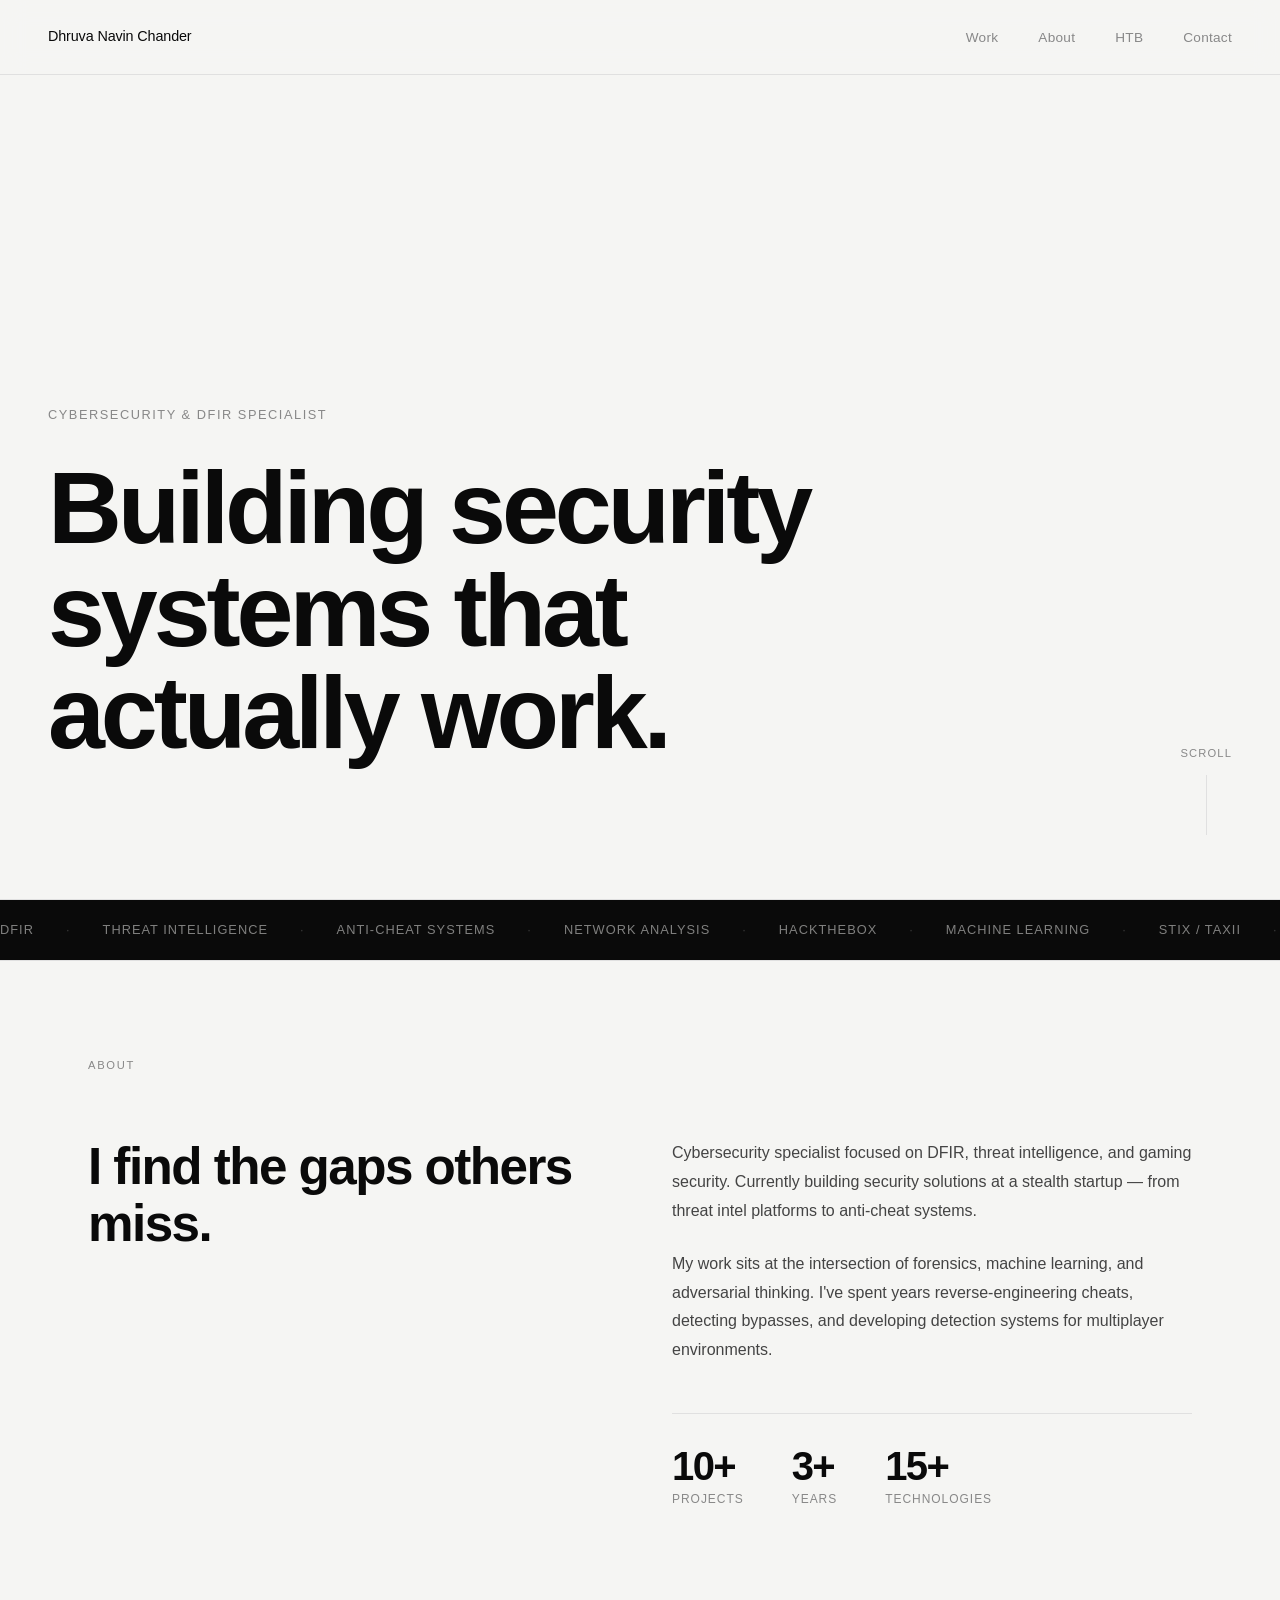
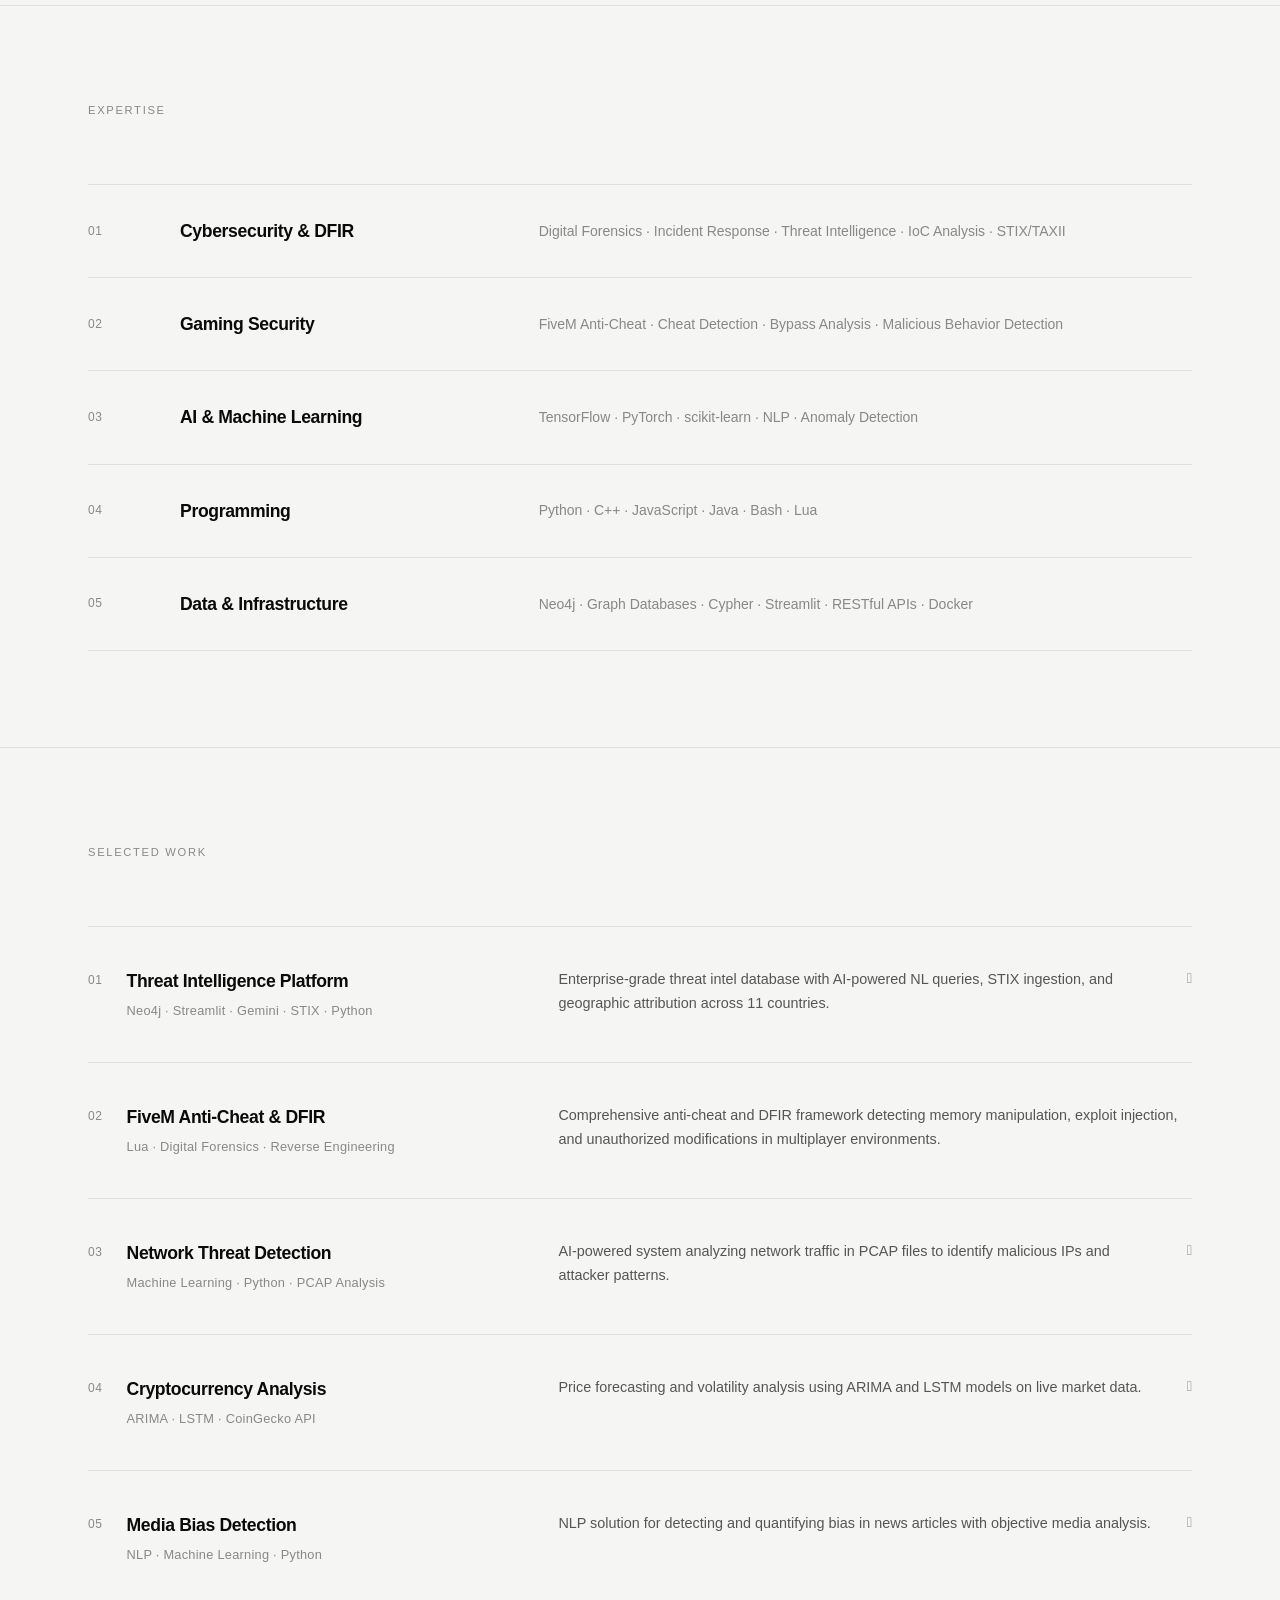
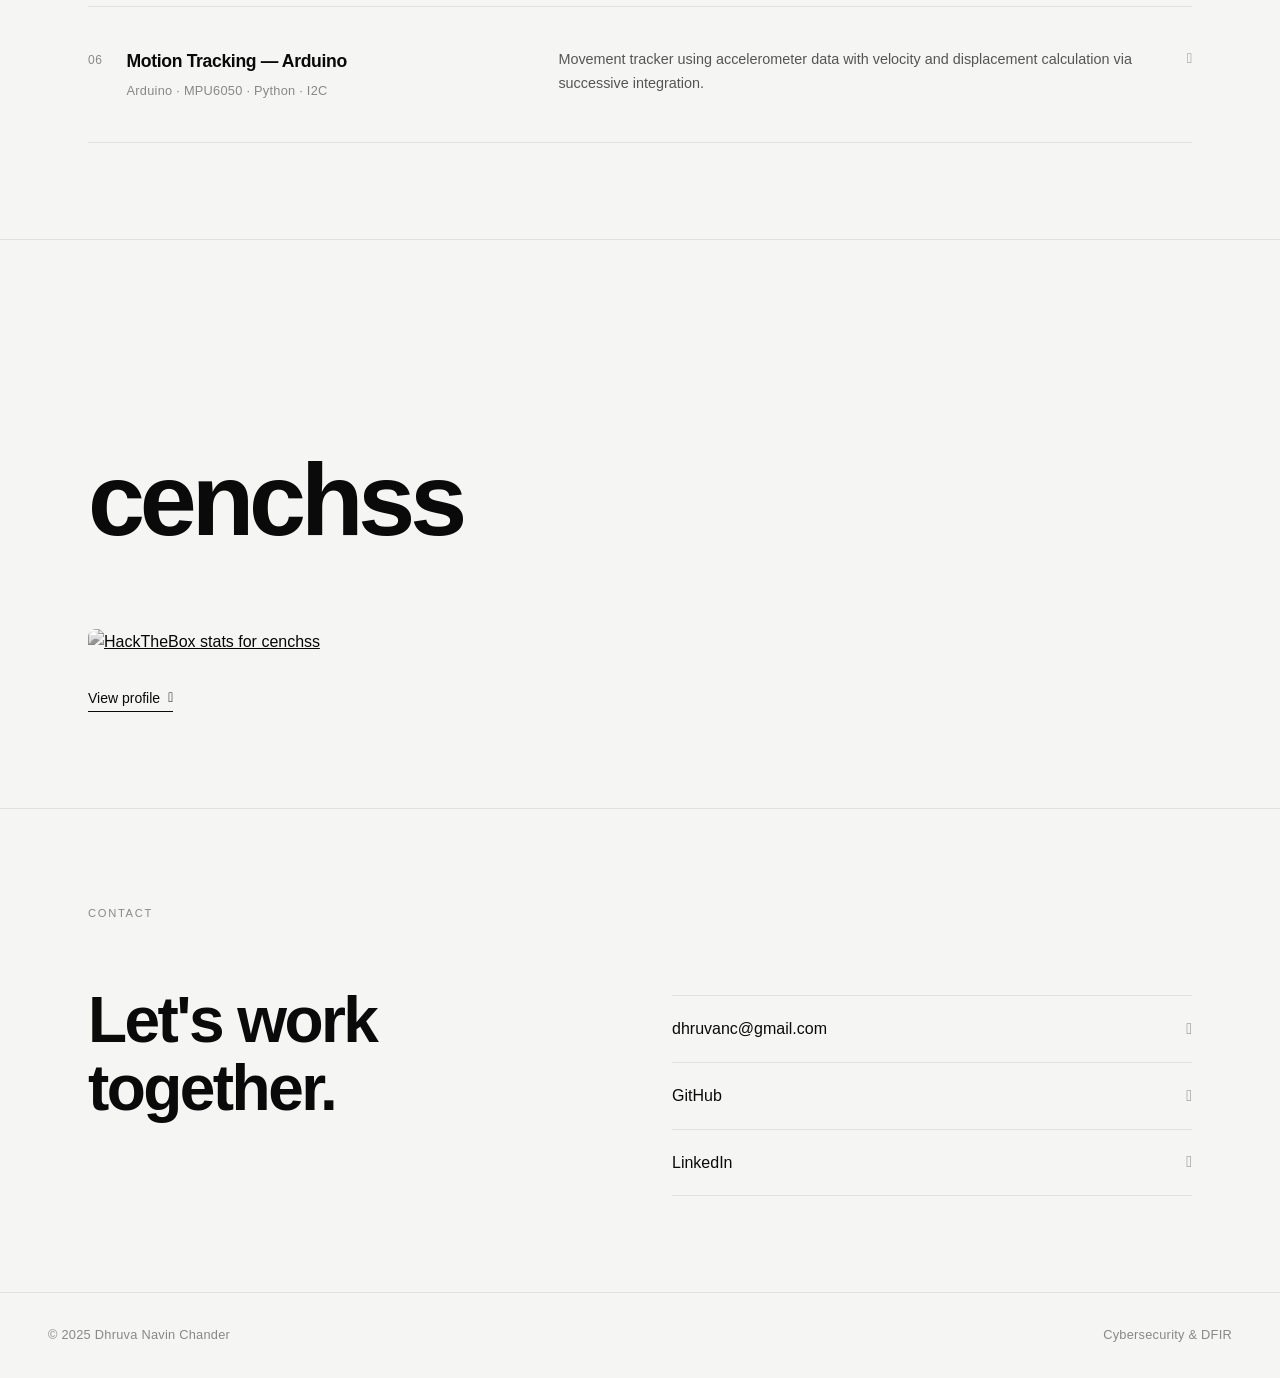
==== commit ae2f4d0e: "Sync local branch with redesign pushed to main Co-Authored-By: Claude Sonnet 4.6 <noreply@anthropic." ====
--- a/index.html
+++ b/index.html
@@ -49,7 +49,7 @@
             </h1>
             <div class="hero-meta reveal">
                 <span>Based in the United States</span>
-                <span class="dot">&middot;</span>
+                <span class="dot">·</span>
                 <span>Open to opportunities</span>
             </div>
         </div>
@@ -62,22 +62,22 @@
     <!-- Marquee strip -->
     <div class="marquee-wrap">
         <div class="marquee-track">
-            <span>DFIR</span><span>&middot;</span>
-            <span>Threat Intelligence</span><span>&middot;</span>
-            <span>Anti-Cheat Systems</span><span>&middot;</span>
-            <span>Network Analysis</span><span>&middot;</span>
-            <span>HackTheBox</span><span>&middot;</span>
-            <span>Machine Learning</span><span>&middot;</span>
-            <span>STIX / TAXII</span><span>&middot;</span>
-            <span>Digital Forensics</span><span>&middot;</span>
-            <span>DFIR</span><span>&middot;</span>
-            <span>Threat Intelligence</span><span>&middot;</span>
-            <span>Anti-Cheat Systems</span><span>&middot;</span>
-            <span>Network Analysis</span><span>&middot;</span>
-            <span>HackTheBox</span><span>&middot;</span>
-            <span>Machine Learning</span><span>&middot;</span>
-            <span>STIX / TAXII</span><span>&middot;</span>
-            <span>Digital Forensics</span><span>&middot;</span>
+            <span>DFIR</span><span>·</span>
+            <span>Threat Intelligence</span><span>·</span>
+            <span>Anti-Cheat Systems</span><span>·</span>
+            <span>Network Analysis</span><span>·</span>
+            <span>HackTheBox</span><span>·</span>
+            <span>Machine Learning</span><span>·</span>
+            <span>STIX / TAXII</span><span>·</span>
+            <span>Digital Forensics</span><span>·</span>
+            <span>DFIR</span><span>·</span>
+            <span>Threat Intelligence</span><span>·</span>
+            <span>Anti-Cheat Systems</span><span>·</span>
+            <span>Network Analysis</span><span>·</span>
+            <span>HackTheBox</span><span>·</span>
+            <span>Machine Learning</span><span>·</span>
+            <span>STIX / TAXII</span><span>·</span>
+            <span>Digital Forensics</span><span>·</span>
         </div>
     </div>
 
@@ -90,8 +90,8 @@
                     I find the gaps others miss.
                 </h2>
                 <div class="about-body">
-                    <p class="reveal">Cybersecurity specialist focused on DFIR, threat intelligence, and gaming security. Currently building security solutions at a stealth startup &mdash; from threat intel platforms to anti-cheat systems.</p>
-                    <p class="reveal">My work sits at the intersection of forensics, machine learning, and adversarial thinking. I&rsquo;ve spent years reverse-engineering cheats, detecting bypasses, and developing detection systems for multiplayer environments.</p>
+                    <p class="reveal">Cybersecurity specialist focused on DFIR, threat intelligence, and gaming security. Currently building security solutions at a stealth startup — from threat intel platforms to anti-cheat systems.</p>
+                    <p class="reveal">My work sits at the intersection of forensics, machine learning, and adversarial thinking. I've spent years reverse-engineering cheats, detecting bypasses, and developing detection systems for multiplayer environments.</p>
                     <div class="about-stats reveal">
                         <div class="about-stat">
                             <span class="stat-num">10+</span>
@@ -119,27 +119,27 @@
                 <div class="skill-row reveal">
                     <span class="skill-num">01</span>
                     <h3>Cybersecurity & DFIR</h3>
-                    <p>Digital Forensics &middot; Incident Response &middot; Threat Intelligence &middot; IoC Analysis &middot; STIX/TAXII</p>
+                    <p>Digital Forensics · Incident Response · Threat Intelligence · IoC Analysis · STIX/TAXII</p>
                 </div>
                 <div class="skill-row reveal">
                     <span class="skill-num">02</span>
                     <h3>Gaming Security</h3>
-                    <p>FiveM Anti-Cheat &middot; Cheat Detection &middot; Bypass Analysis &middot; Malicious Behavior Detection</p>
+                    <p>FiveM Anti-Cheat · Cheat Detection · Bypass Analysis · Malicious Behavior Detection</p>
                 </div>
                 <div class="skill-row reveal">
                     <span class="skill-num">03</span>
                     <h3>AI & Machine Learning</h3>
-                    <p>TensorFlow &middot; PyTorch &middot; scikit-learn &middot; NLP &middot; Anomaly Detection</p>
+                    <p>TensorFlow · PyTorch · scikit-learn · NLP · Anomaly Detection</p>
                 </div>
                 <div class="skill-row reveal">
                     <span class="skill-num">04</span>
                     <h3>Programming</h3>
-                    <p>Python &middot; C++ &middot; JavaScript &middot; Java &middot; Bash &middot; Lua</p>
+                    <p>Python · C++ · JavaScript · Java · Bash · Lua</p>
                 </div>
                 <div class="skill-row reveal">
                     <span class="skill-num">05</span>
                     <h3>Data & Infrastructure</h3>
-                    <p>Neo4j &middot; Graph Databases &middot; Cypher &middot; Streamlit &middot; RESTful APIs &middot; Docker</p>
+                    <p>Neo4j · Graph Databases · Cypher · Streamlit · RESTful APIs · Docker</p>
                 </div>
             </div>
         </div>
@@ -156,7 +156,7 @@
                         <span class="project-index">01</span>
                         <div>
                             <h3>Threat Intelligence Platform</h3>
-                            <p>Neo4j &middot; Streamlit &middot; Gemini &middot; STIX &middot; Python</p>
+                            <p>Neo4j · Streamlit · Gemini · STIX · Python</p>
                         </div>
                     </div>
                     <div class="project-row-right">
@@ -170,7 +170,7 @@
                         <span class="project-index">02</span>
                         <div>
                             <h3>FiveM Anti-Cheat & DFIR</h3>
-                            <p>Lua &middot; Digital Forensics &middot; Reverse Engineering</p>
+                            <p>Lua · Digital Forensics · Reverse Engineering</p>
                         </div>
                     </div>
                     <div class="project-row-right">
@@ -183,7 +183,7 @@
                         <span class="project-index">03</span>
                         <div>
                             <h3>Network Threat Detection</h3>
-                            <p>Machine Learning &middot; Python &middot; PCAP Analysis</p>
+                            <p>Machine Learning · Python · PCAP Analysis</p>
                         </div>
                     </div>
                     <div class="project-row-right">
@@ -197,7 +197,7 @@
                         <span class="project-index">04</span>
                         <div>
                             <h3>Cryptocurrency Analysis</h3>
-                            <p>ARIMA &middot; LSTM &middot; CoinGecko API</p>
+                            <p>ARIMA · LSTM · CoinGecko API</p>
                         </div>
                     </div>
                     <div class="project-row-right">
@@ -211,7 +211,7 @@
                         <span class="project-index">05</span>
                         <div>
                             <h3>Media Bias Detection</h3>
-                            <p>NLP &middot; Machine Learning &middot; Python</p>
+                            <p>NLP · Machine Learning · Python</p>
                         </div>
                     </div>
                     <div class="project-row-right">
@@ -224,8 +224,8 @@
                     <div class="project-row-left">
                         <span class="project-index">06</span>
                         <div>
-                            <h3>Motion Tracking &mdash; Arduino</h3>
-                            <p>Arduino &middot; MPU6050 &middot; Python &middot; I2C</p>
+                            <h3>Motion Tracking — Arduino</h3>
+                            <p>Arduino · MPU6050 · Python · I2C</p>
                         </div>
                     </div>
                     <div class="project-row-right">
@@ -265,7 +265,7 @@
         <div class="section-inner">
             <div class="section-label reveal">Contact</div>
             <div class="contact-layout">
-                <h2 class="contact-heading reveal">Let&rsquo;s work<br>together.</h2>
+                <h2 class="contact-heading reveal">Let's work<br>together.</h2>
                 <div class="contact-links reveal">
                     <a href="mailto:dhruvanc@gmail.com" class="contact-link">
                         <span>dhruvanc@gmail.com</span>
@@ -286,10 +286,10 @@
 
     <!-- Footer -->
     <footer class="footer">
-        <span>&copy; 2025 Dhruva Navin Chander</span>
+        <span>© 2025 Dhruva Navin Chander</span>
         <span>Cybersecurity & DFIR</span>
     </footer>
 
     <script src="script.js"></script>
 </body>
-</html>+</html>
--- a/index.css
+++ b/index.css
@@ -83,7 +83,6 @@
     height: 1.5px;
     background: var(--black);
     transition: all 0.3s ease;
-    transform-origin: center;
 }
 
 /* Mobile menu */
@@ -322,7 +321,7 @@
     align-items: center;
     padding: 2rem 0;
     border-bottom: 1px solid var(--border);
-    transition: background 0.2s, padding-left 0.2s;
+    transition: background 0.2s;
 }
 
 .skill-row:first-child {
@@ -330,7 +329,8 @@
 }
 
 .skill-row:hover {
-    padding-left: 0.75rem;
+    background: rgba(0,0,0,0.02);
+    padding-left: 0.5rem;
 }
 
 .skill-num {
@@ -366,7 +366,7 @@
     text-decoration: none;
     color: inherit;
     cursor: pointer;
-    transition: padding-left 0.25s cubic-bezier(0.76, 0, 0.24, 1);
+    transition: all 0.2s ease;
     position: relative;
 }
 
@@ -473,7 +473,7 @@
     border-radius: 8px;
     display: block;
     filter: grayscale(100%) contrast(1.1);
-    transition: filter 0.4s ease;
+    transition: filter 0.3s ease;
 }
 
 .htb-badge:hover {
@@ -533,7 +533,7 @@
     color: var(--black);
     font-size: 1rem;
     font-weight: 500;
-    transition: padding-left 0.2s;
+    transition: all 0.2s;
 }
 
 .contact-link:first-child {
@@ -569,7 +569,7 @@
 /* ===== SCROLL REVEAL ===== */
 .reveal {
     opacity: 0;
-    transform: translateY(28px);
+    transform: translateY(30px);
     transition: opacity 0.7s cubic-bezier(0.16, 1, 0.3, 1),
                 transform 0.7s cubic-bezier(0.16, 1, 0.3, 1);
 }
@@ -636,7 +636,7 @@
 
     .skill-row p {
         grid-column: 2;
-        margin-top: -0.5rem;
+        margin-top: -0.75rem;
     }
 
     .project-row {
@@ -670,4 +670,4 @@
         flex-direction: column;
         gap: 1.5rem;
     }
-}+}
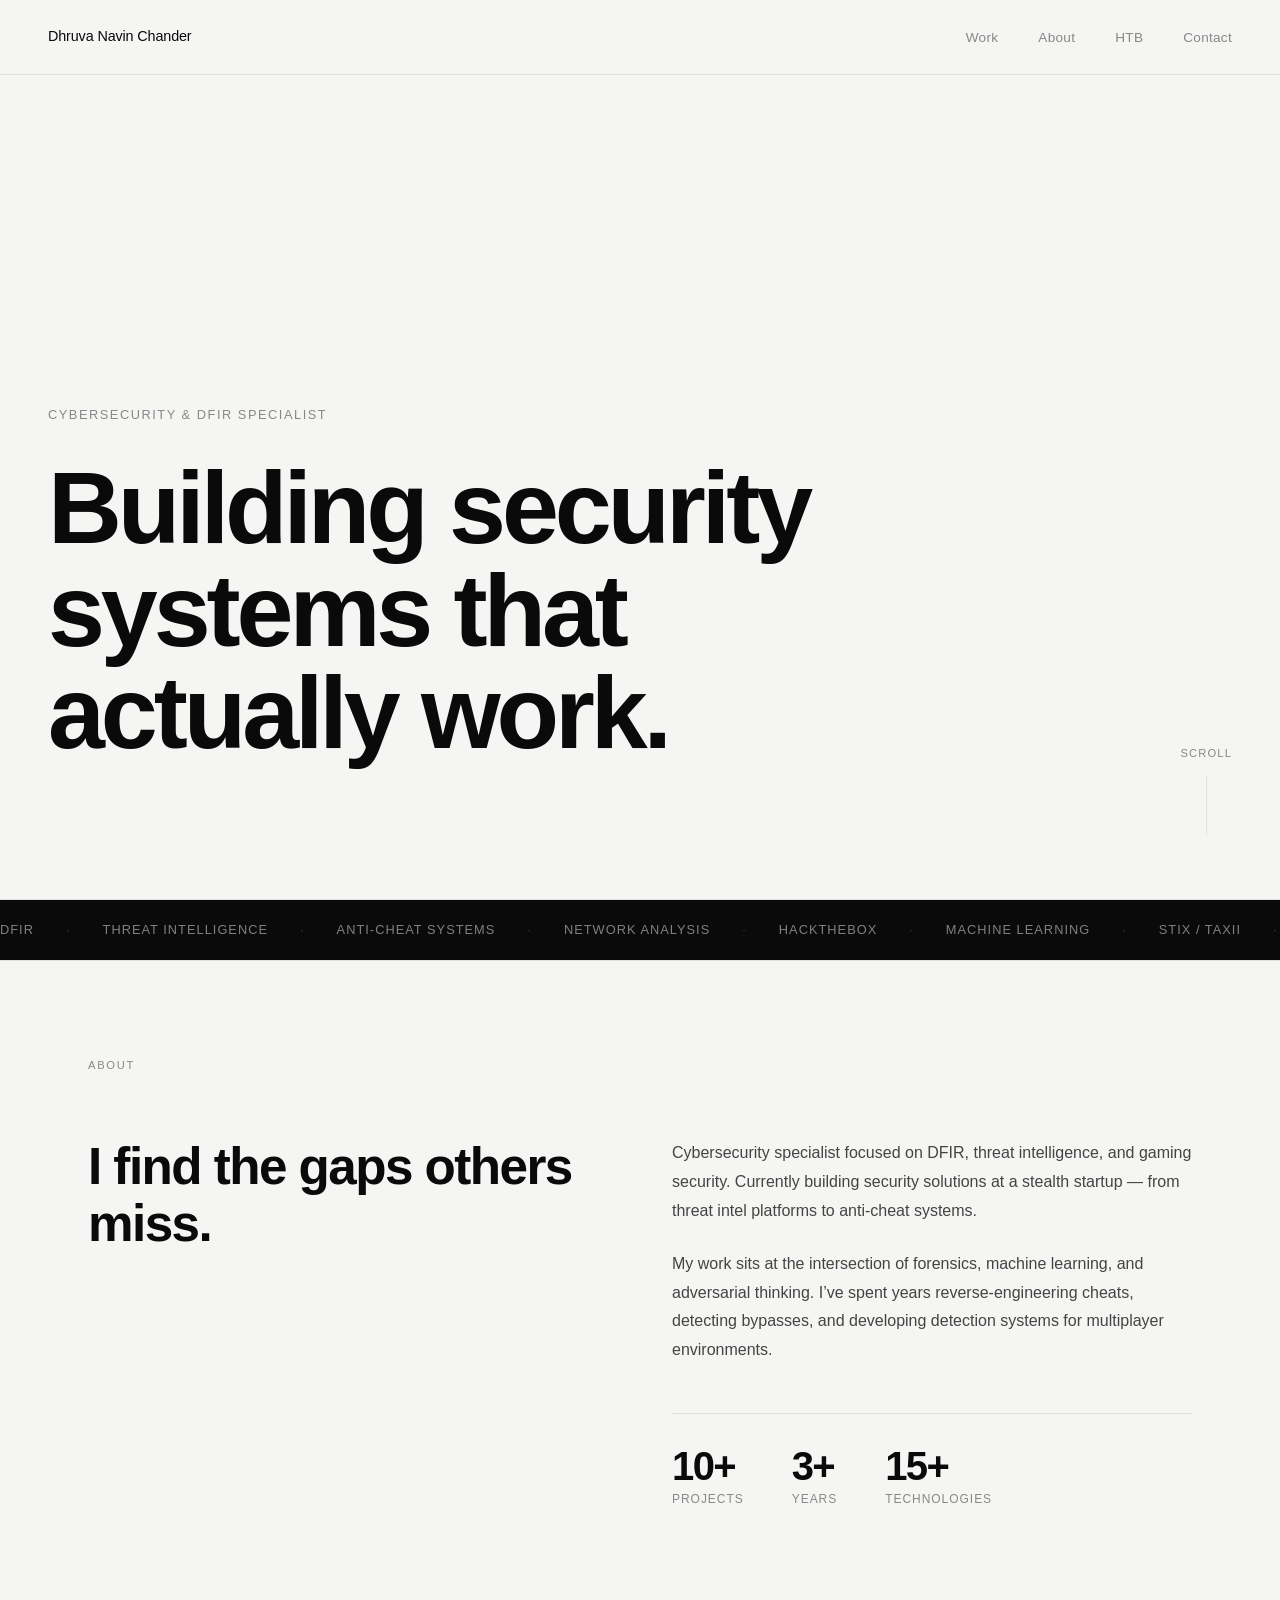
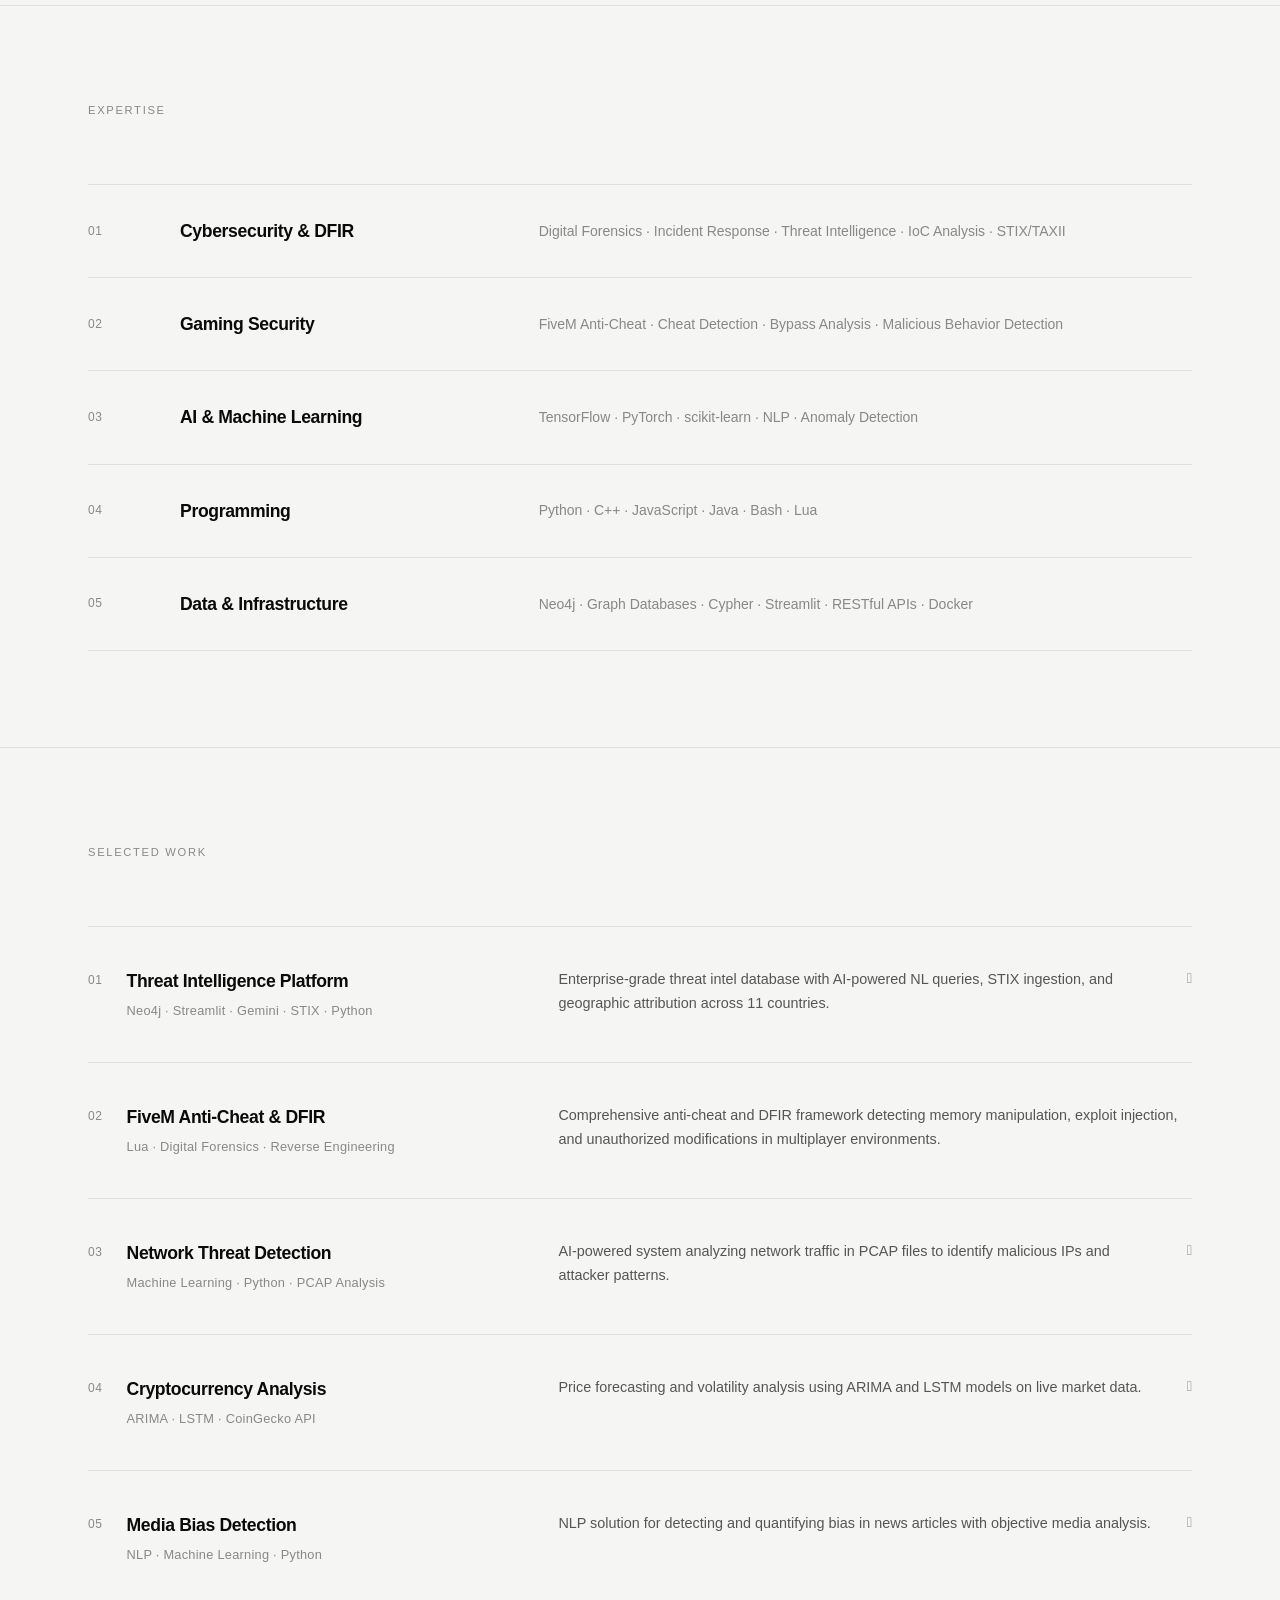
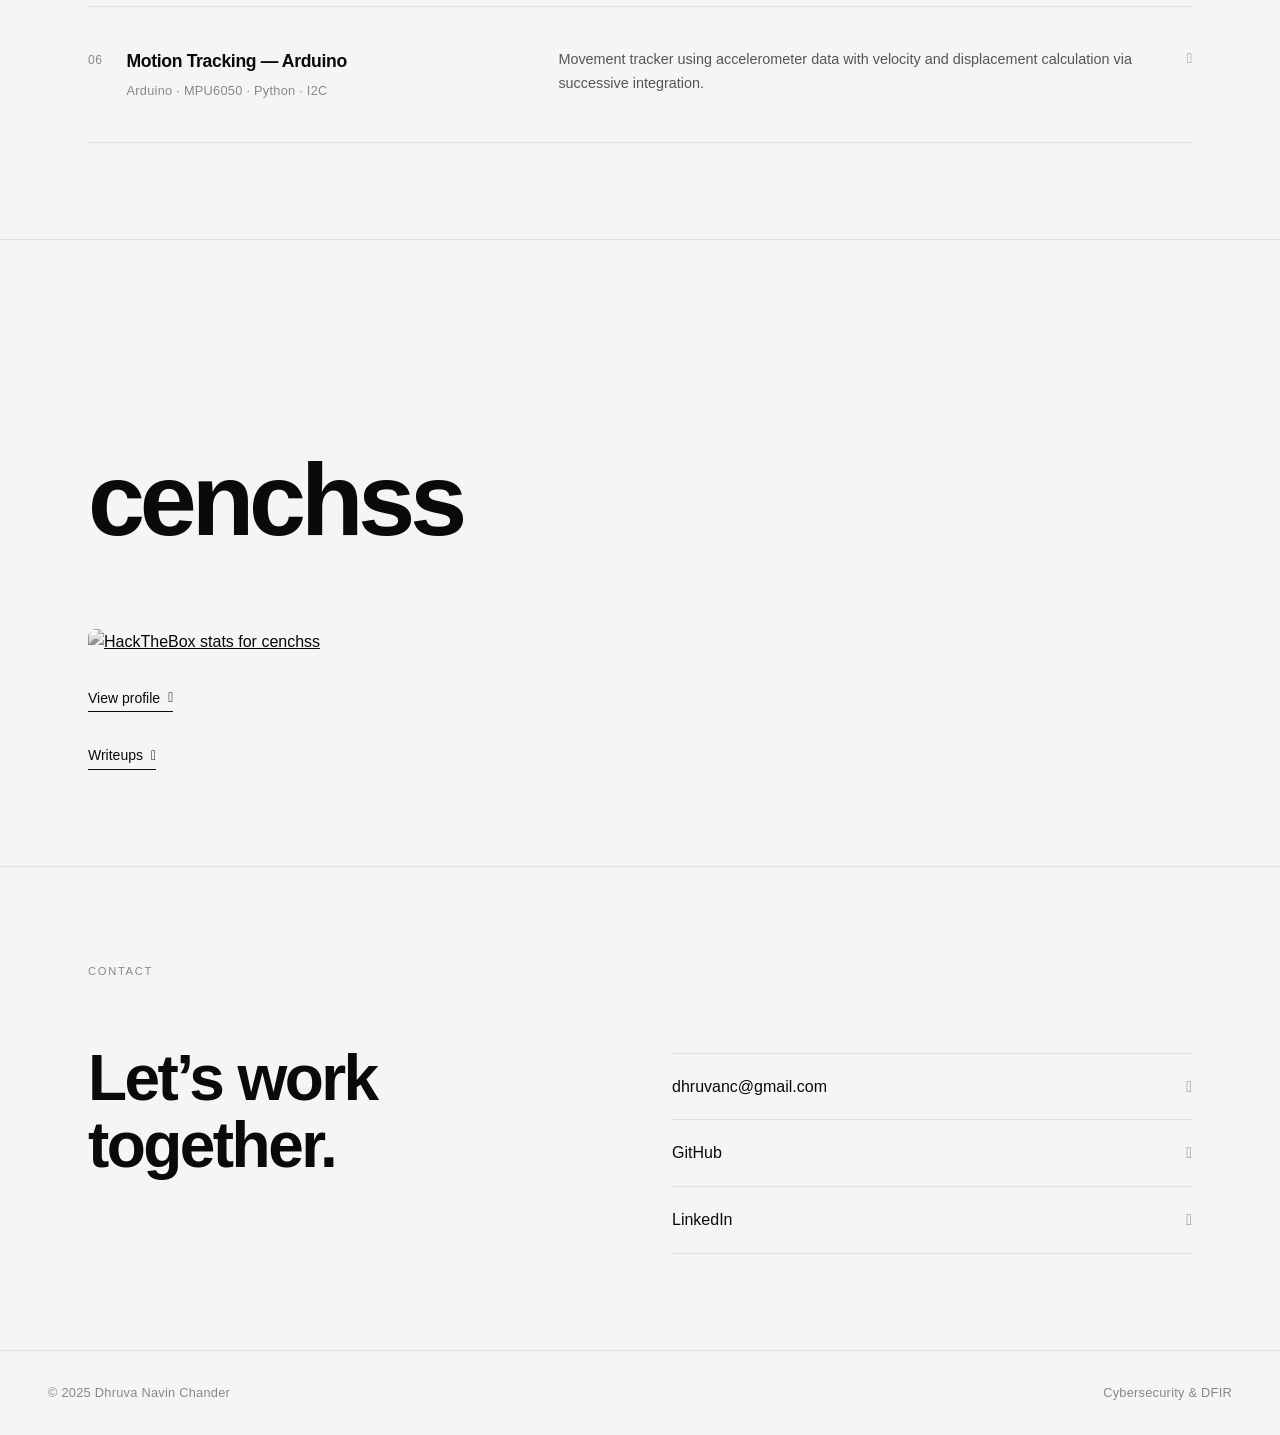
==== commit 019749d2: "Add password-protected HTB writeups section at /htb" ====
--- a/index.html
+++ b/index.html
@@ -49,7 +49,7 @@
             </h1>
             <div class="hero-meta reveal">
                 <span>Based in the United States</span>
-                <span class="dot">·</span>
+                <span class="dot">&middot;</span>
                 <span>Open to opportunities</span>
             </div>
         </div>
@@ -62,22 +62,22 @@
     <!-- Marquee strip -->
     <div class="marquee-wrap">
         <div class="marquee-track">
-            <span>DFIR</span><span>·</span>
-            <span>Threat Intelligence</span><span>·</span>
-            <span>Anti-Cheat Systems</span><span>·</span>
-            <span>Network Analysis</span><span>·</span>
-            <span>HackTheBox</span><span>·</span>
-            <span>Machine Learning</span><span>·</span>
-            <span>STIX / TAXII</span><span>·</span>
-            <span>Digital Forensics</span><span>·</span>
-            <span>DFIR</span><span>·</span>
-            <span>Threat Intelligence</span><span>·</span>
-            <span>Anti-Cheat Systems</span><span>·</span>
-            <span>Network Analysis</span><span>·</span>
-            <span>HackTheBox</span><span>·</span>
-            <span>Machine Learning</span><span>·</span>
-            <span>STIX / TAXII</span><span>·</span>
-            <span>Digital Forensics</span><span>·</span>
+            <span>DFIR</span><span>&middot;</span>
+            <span>Threat Intelligence</span><span>&middot;</span>
+            <span>Anti-Cheat Systems</span><span>&middot;</span>
+            <span>Network Analysis</span><span>&middot;</span>
+            <span>HackTheBox</span><span>&middot;</span>
+            <span>Machine Learning</span><span>&middot;</span>
+            <span>STIX / TAXII</span><span>&middot;</span>
+            <span>Digital Forensics</span><span>&middot;</span>
+            <span>DFIR</span><span>&middot;</span>
+            <span>Threat Intelligence</span><span>&middot;</span>
+            <span>Anti-Cheat Systems</span><span>&middot;</span>
+            <span>Network Analysis</span><span>&middot;</span>
+            <span>HackTheBox</span><span>&middot;</span>
+            <span>Machine Learning</span><span>&middot;</span>
+            <span>STIX / TAXII</span><span>&middot;</span>
+            <span>Digital Forensics</span><span>&middot;</span>
         </div>
     </div>
 
@@ -90,8 +90,8 @@
                     I find the gaps others miss.
                 </h2>
                 <div class="about-body">
-                    <p class="reveal">Cybersecurity specialist focused on DFIR, threat intelligence, and gaming security. Currently building security solutions at a stealth startup — from threat intel platforms to anti-cheat systems.</p>
-                    <p class="reveal">My work sits at the intersection of forensics, machine learning, and adversarial thinking. I've spent years reverse-engineering cheats, detecting bypasses, and developing detection systems for multiplayer environments.</p>
+                    <p class="reveal">Cybersecurity specialist focused on DFIR, threat intelligence, and gaming security. Currently building security solutions at a stealth startup &mdash; from threat intel platforms to anti-cheat systems.</p>
+                    <p class="reveal">My work sits at the intersection of forensics, machine learning, and adversarial thinking. I&rsquo;ve spent years reverse-engineering cheats, detecting bypasses, and developing detection systems for multiplayer environments.</p>
                     <div class="about-stats reveal">
                         <div class="about-stat">
                             <span class="stat-num">10+</span>
@@ -119,27 +119,27 @@
                 <div class="skill-row reveal">
                     <span class="skill-num">01</span>
                     <h3>Cybersecurity & DFIR</h3>
-                    <p>Digital Forensics · Incident Response · Threat Intelligence · IoC Analysis · STIX/TAXII</p>
+                    <p>Digital Forensics &middot; Incident Response &middot; Threat Intelligence &middot; IoC Analysis &middot; STIX/TAXII</p>
                 </div>
                 <div class="skill-row reveal">
                     <span class="skill-num">02</span>
                     <h3>Gaming Security</h3>
-                    <p>FiveM Anti-Cheat · Cheat Detection · Bypass Analysis · Malicious Behavior Detection</p>
+                    <p>FiveM Anti-Cheat &middot; Cheat Detection &middot; Bypass Analysis &middot; Malicious Behavior Detection</p>
                 </div>
                 <div class="skill-row reveal">
                     <span class="skill-num">03</span>
                     <h3>AI & Machine Learning</h3>
-                    <p>TensorFlow · PyTorch · scikit-learn · NLP · Anomaly Detection</p>
+                    <p>TensorFlow &middot; PyTorch &middot; scikit-learn &middot; NLP &middot; Anomaly Detection</p>
                 </div>
                 <div class="skill-row reveal">
                     <span class="skill-num">04</span>
                     <h3>Programming</h3>
-                    <p>Python · C++ · JavaScript · Java · Bash · Lua</p>
+                    <p>Python &middot; C++ &middot; JavaScript &middot; Java &middot; Bash &middot; Lua</p>
                 </div>
                 <div class="skill-row reveal">
                     <span class="skill-num">05</span>
                     <h3>Data & Infrastructure</h3>
-                    <p>Neo4j · Graph Databases · Cypher · Streamlit · RESTful APIs · Docker</p>
+                    <p>Neo4j &middot; Graph Databases &middot; Cypher &middot; Streamlit &middot; RESTful APIs &middot; Docker</p>
                 </div>
             </div>
         </div>
@@ -156,7 +156,7 @@
                         <span class="project-index">01</span>
                         <div>
                             <h3>Threat Intelligence Platform</h3>
-                            <p>Neo4j · Streamlit · Gemini · STIX · Python</p>
+                            <p>Neo4j &middot; Streamlit &middot; Gemini &middot; STIX &middot; Python</p>
                         </div>
                     </div>
                     <div class="project-row-right">
@@ -170,7 +170,7 @@
                         <span class="project-index">02</span>
                         <div>
                             <h3>FiveM Anti-Cheat & DFIR</h3>
-                            <p>Lua · Digital Forensics · Reverse Engineering</p>
+                            <p>Lua &middot; Digital Forensics &middot; Reverse Engineering</p>
                         </div>
                     </div>
                     <div class="project-row-right">
@@ -183,7 +183,7 @@
                         <span class="project-index">03</span>
                         <div>
                             <h3>Network Threat Detection</h3>
-                            <p>Machine Learning · Python · PCAP Analysis</p>
+                            <p>Machine Learning &middot; Python &middot; PCAP Analysis</p>
                         </div>
                     </div>
                     <div class="project-row-right">
@@ -197,7 +197,7 @@
                         <span class="project-index">04</span>
                         <div>
                             <h3>Cryptocurrency Analysis</h3>
-                            <p>ARIMA · LSTM · CoinGecko API</p>
+                            <p>ARIMA &middot; LSTM &middot; CoinGecko API</p>
                         </div>
                     </div>
                     <div class="project-row-right">
@@ -211,7 +211,7 @@
                         <span class="project-index">05</span>
                         <div>
                             <h3>Media Bias Detection</h3>
-                            <p>NLP · Machine Learning · Python</p>
+                            <p>NLP &middot; Machine Learning &middot; Python</p>
                         </div>
                     </div>
                     <div class="project-row-right">
@@ -224,8 +224,8 @@
                     <div class="project-row-left">
                         <span class="project-index">06</span>
                         <div>
-                            <h3>Motion Tracking — Arduino</h3>
-                            <p>Arduino · MPU6050 · Python · I2C</p>
+                            <h3>Motion Tracking &mdash; Arduino</h3>
+                            <p>Arduino &middot; MPU6050 &middot; Python &middot; I2C</p>
                         </div>
                     </div>
                     <div class="project-row-right">
@@ -255,6 +255,9 @@
                     <a href="https://app.hackthebox.com/users/2471256" target="_blank" rel="noopener noreferrer" class="htb-link">
                         View profile <i class="fas fa-arrow-right"></i>
                     </a>
+                    <a href="/htb/" class="htb-link">
+                        Writeups <i class="fas fa-arrow-right"></i>
+                    </a>
                 </div>
             </div>
         </div>
@@ -265,7 +268,7 @@
         <div class="section-inner">
             <div class="section-label reveal">Contact</div>
             <div class="contact-layout">
-                <h2 class="contact-heading reveal">Let's work<br>together.</h2>
+                <h2 class="contact-heading reveal">Let&rsquo;s work<br>together.</h2>
                 <div class="contact-links reveal">
                     <a href="mailto:dhruvanc@gmail.com" class="contact-link">
                         <span>dhruvanc@gmail.com</span>
@@ -286,10 +289,10 @@
 
     <!-- Footer -->
     <footer class="footer">
-        <span>© 2025 Dhruva Navin Chander</span>
+        <span>&copy; 2025 Dhruva Navin Chander</span>
         <span>Cybersecurity & DFIR</span>
     </footer>
 
     <script src="script.js"></script>
 </body>
-</html>
+</html>
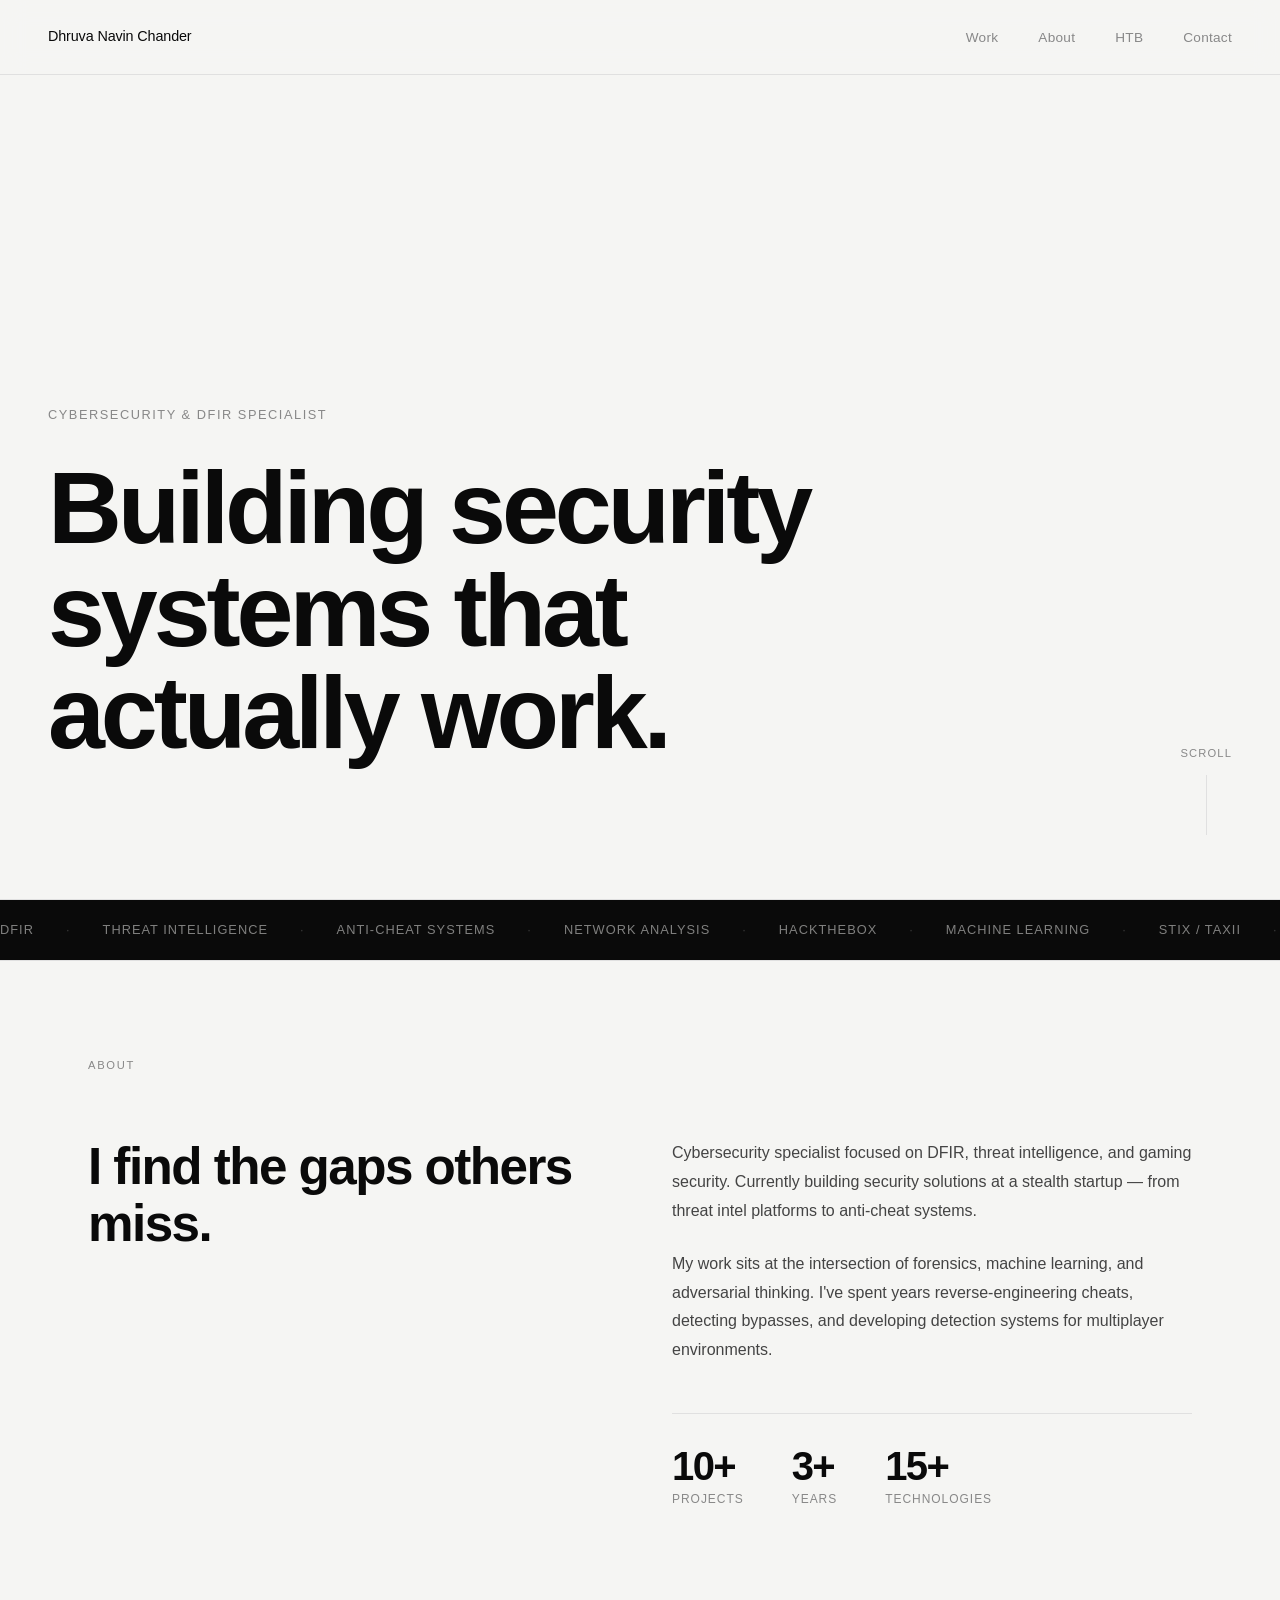
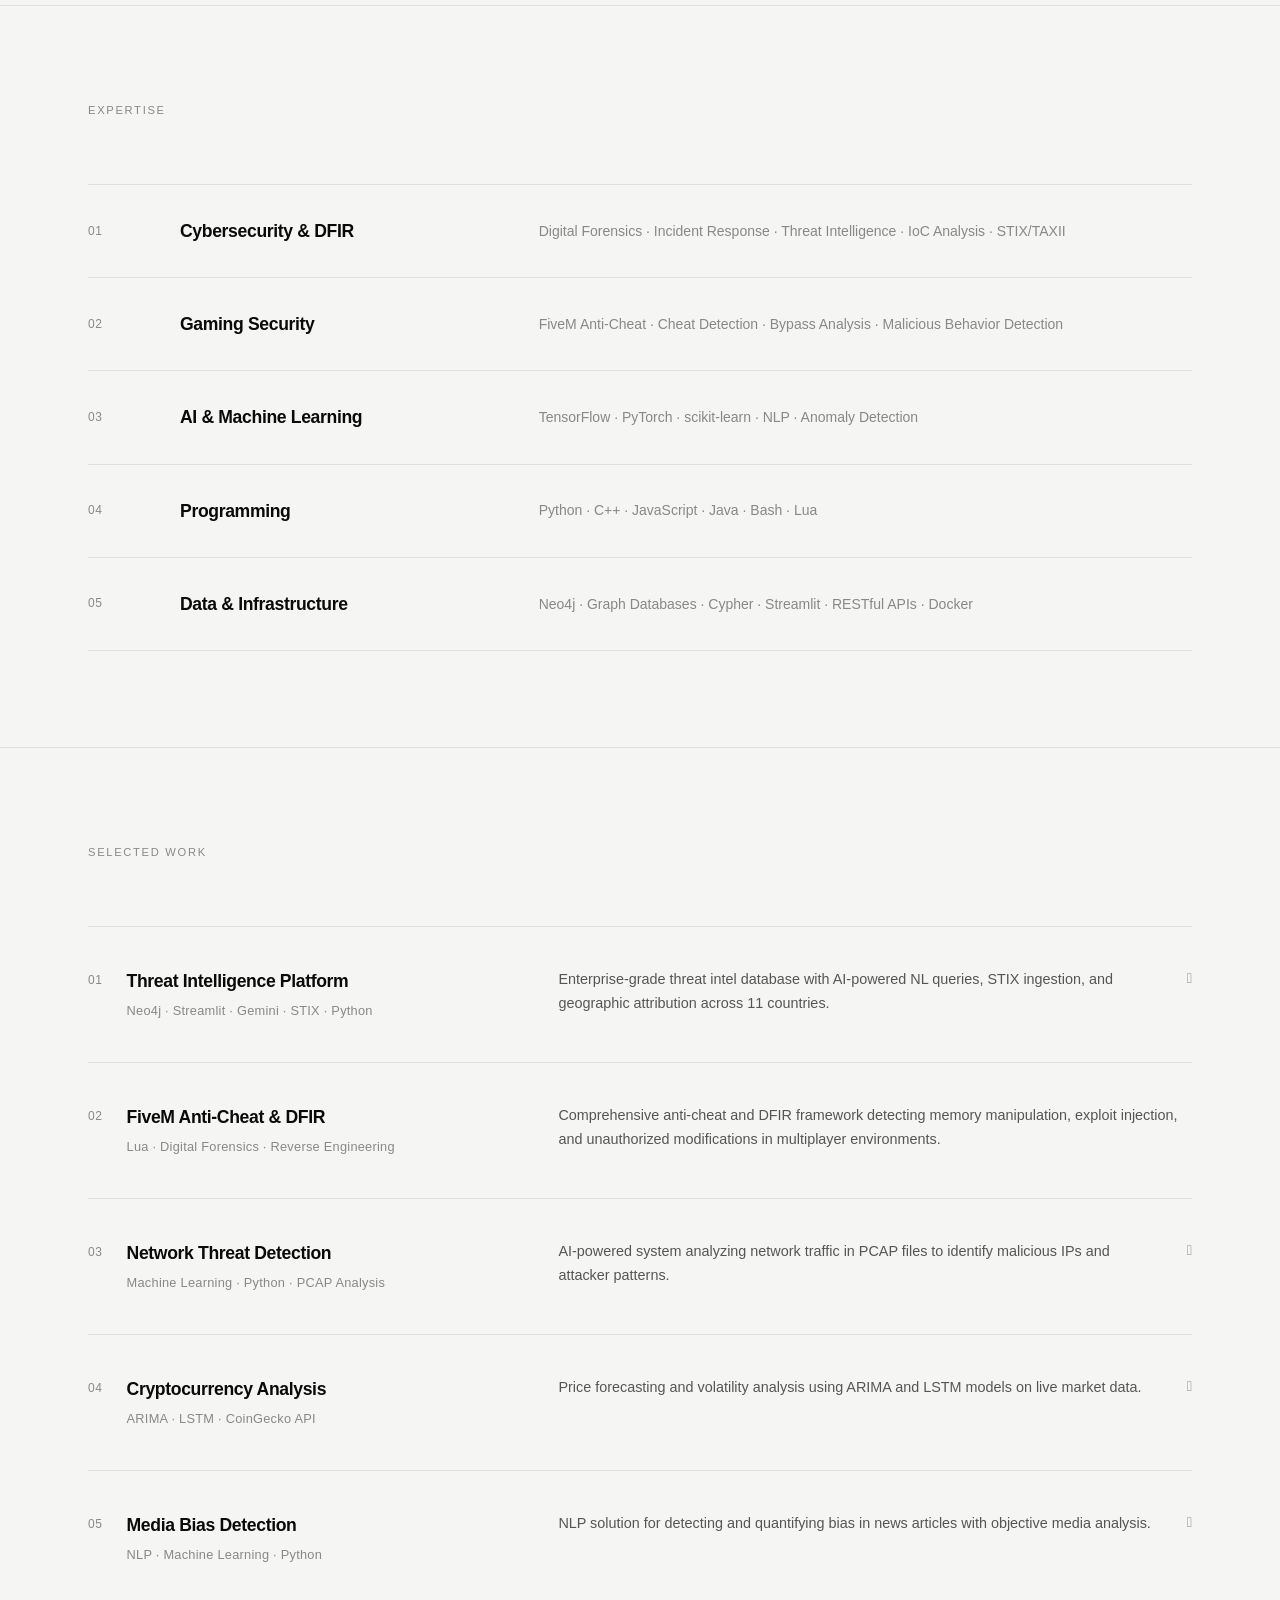
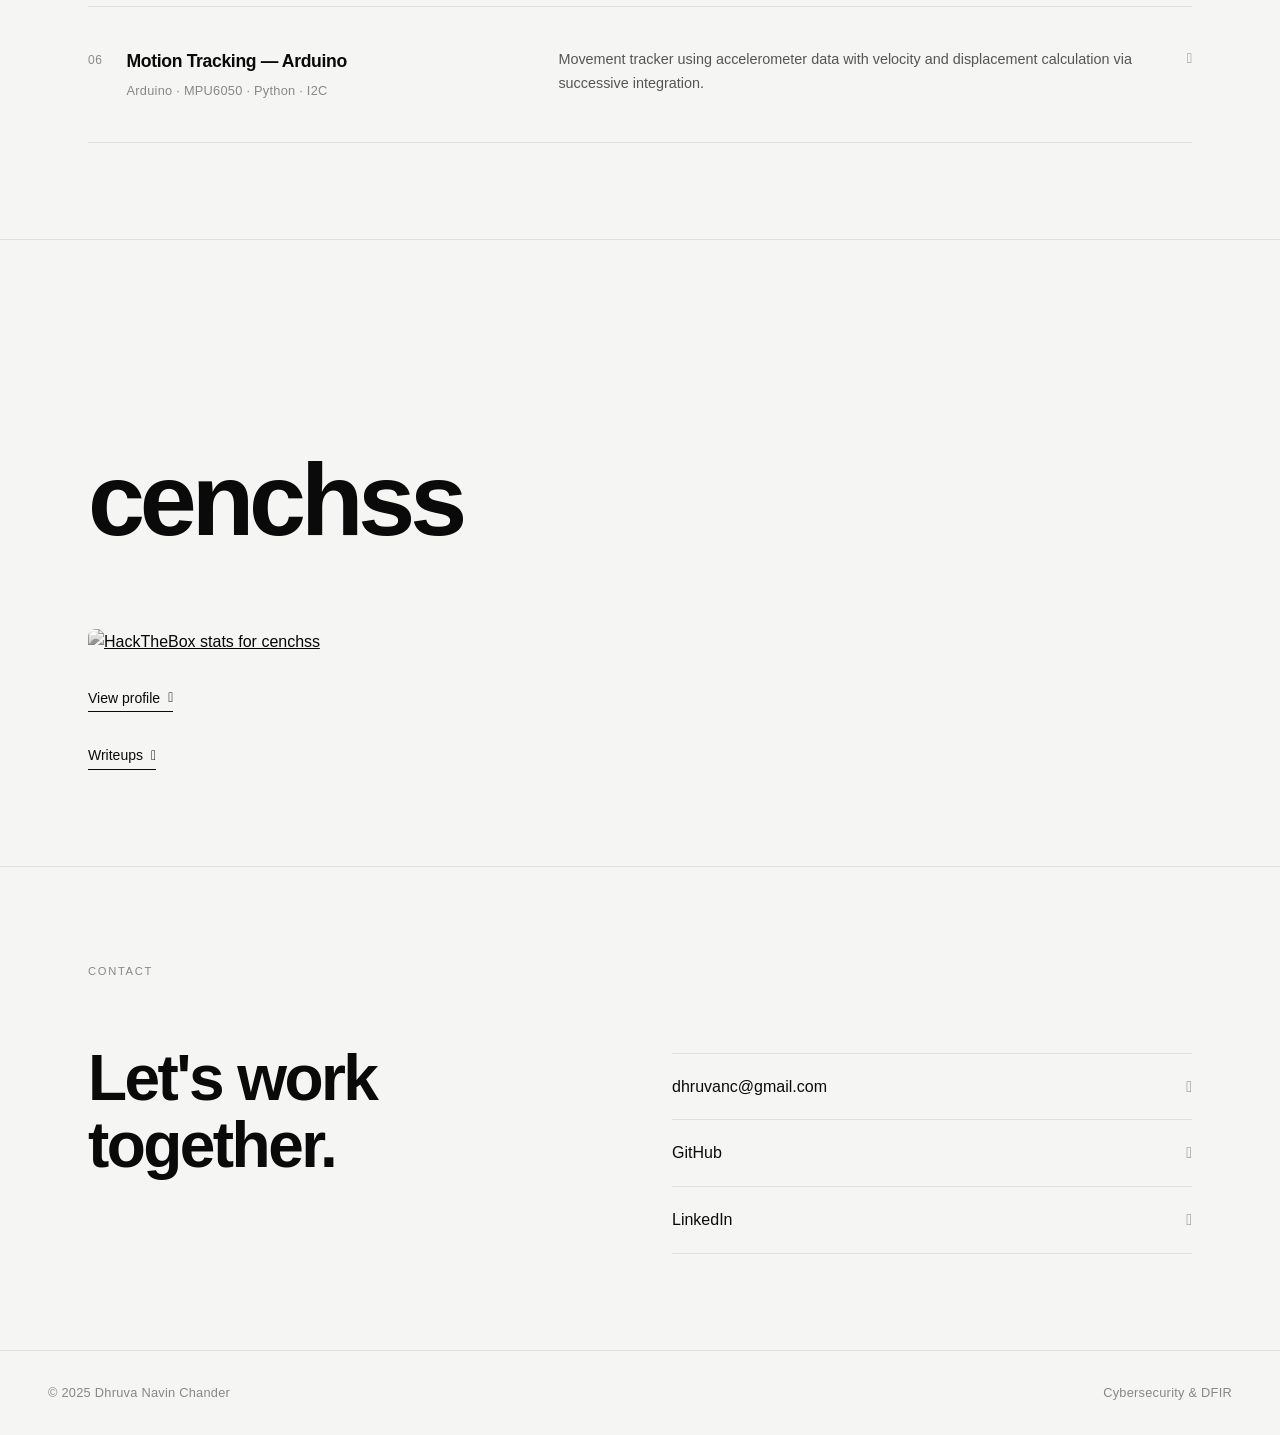
==== commit 587c53a3: "Add Nimbus writeup and update HTB index with real entry Co-Authored-By: Claude Sonnet 4.6 <noreply@a" ====
--- a/index.html
+++ b/index.html
@@ -49,7 +49,7 @@
             </h1>
             <div class="hero-meta reveal">
                 <span>Based in the United States</span>
-                <span class="dot">&middot;</span>
+                <span class="dot">·</span>
                 <span>Open to opportunities</span>
             </div>
         </div>
@@ -62,22 +62,22 @@
     <!-- Marquee strip -->
     <div class="marquee-wrap">
         <div class="marquee-track">
-            <span>DFIR</span><span>&middot;</span>
-            <span>Threat Intelligence</span><span>&middot;</span>
-            <span>Anti-Cheat Systems</span><span>&middot;</span>
-            <span>Network Analysis</span><span>&middot;</span>
-            <span>HackTheBox</span><span>&middot;</span>
-            <span>Machine Learning</span><span>&middot;</span>
-            <span>STIX / TAXII</span><span>&middot;</span>
-            <span>Digital Forensics</span><span>&middot;</span>
-            <span>DFIR</span><span>&middot;</span>
-            <span>Threat Intelligence</span><span>&middot;</span>
-            <span>Anti-Cheat Systems</span><span>&middot;</span>
-            <span>Network Analysis</span><span>&middot;</span>
-            <span>HackTheBox</span><span>&middot;</span>
-            <span>Machine Learning</span><span>&middot;</span>
-            <span>STIX / TAXII</span><span>&middot;</span>
-            <span>Digital Forensics</span><span>&middot;</span>
+            <span>DFIR</span><span>·</span>
+            <span>Threat Intelligence</span><span>·</span>
+            <span>Anti-Cheat Systems</span><span>·</span>
+            <span>Network Analysis</span><span>·</span>
+            <span>HackTheBox</span><span>·</span>
+            <span>Machine Learning</span><span>·</span>
+            <span>STIX / TAXII</span><span>·</span>
+            <span>Digital Forensics</span><span>·</span>
+            <span>DFIR</span><span>·</span>
+            <span>Threat Intelligence</span><span>·</span>
+            <span>Anti-Cheat Systems</span><span>·</span>
+            <span>Network Analysis</span><span>·</span>
+            <span>HackTheBox</span><span>·</span>
+            <span>Machine Learning</span><span>·</span>
+            <span>STIX / TAXII</span><span>·</span>
+            <span>Digital Forensics</span><span>·</span>
         </div>
     </div>
 
@@ -90,8 +90,8 @@
                     I find the gaps others miss.
                 </h2>
                 <div class="about-body">
-                    <p class="reveal">Cybersecurity specialist focused on DFIR, threat intelligence, and gaming security. Currently building security solutions at a stealth startup &mdash; from threat intel platforms to anti-cheat systems.</p>
-                    <p class="reveal">My work sits at the intersection of forensics, machine learning, and adversarial thinking. I&rsquo;ve spent years reverse-engineering cheats, detecting bypasses, and developing detection systems for multiplayer environments.</p>
+                    <p class="reveal">Cybersecurity specialist focused on DFIR, threat intelligence, and gaming security. Currently building security solutions at a stealth startup — from threat intel platforms to anti-cheat systems.</p>
+                    <p class="reveal">My work sits at the intersection of forensics, machine learning, and adversarial thinking. I've spent years reverse-engineering cheats, detecting bypasses, and developing detection systems for multiplayer environments.</p>
                     <div class="about-stats reveal">
                         <div class="about-stat">
                             <span class="stat-num">10+</span>
@@ -119,27 +119,27 @@
                 <div class="skill-row reveal">
                     <span class="skill-num">01</span>
                     <h3>Cybersecurity & DFIR</h3>
-                    <p>Digital Forensics &middot; Incident Response &middot; Threat Intelligence &middot; IoC Analysis &middot; STIX/TAXII</p>
+                    <p>Digital Forensics · Incident Response · Threat Intelligence · IoC Analysis · STIX/TAXII</p>
                 </div>
                 <div class="skill-row reveal">
                     <span class="skill-num">02</span>
                     <h3>Gaming Security</h3>
-                    <p>FiveM Anti-Cheat &middot; Cheat Detection &middot; Bypass Analysis &middot; Malicious Behavior Detection</p>
+                    <p>FiveM Anti-Cheat · Cheat Detection · Bypass Analysis · Malicious Behavior Detection</p>
                 </div>
                 <div class="skill-row reveal">
                     <span class="skill-num">03</span>
                     <h3>AI & Machine Learning</h3>
-                    <p>TensorFlow &middot; PyTorch &middot; scikit-learn &middot; NLP &middot; Anomaly Detection</p>
+                    <p>TensorFlow · PyTorch · scikit-learn · NLP · Anomaly Detection</p>
                 </div>
                 <div class="skill-row reveal">
                     <span class="skill-num">04</span>
                     <h3>Programming</h3>
-                    <p>Python &middot; C++ &middot; JavaScript &middot; Java &middot; Bash &middot; Lua</p>
+                    <p>Python · C++ · JavaScript · Java · Bash · Lua</p>
                 </div>
                 <div class="skill-row reveal">
                     <span class="skill-num">05</span>
                     <h3>Data & Infrastructure</h3>
-                    <p>Neo4j &middot; Graph Databases &middot; Cypher &middot; Streamlit &middot; RESTful APIs &middot; Docker</p>
+                    <p>Neo4j · Graph Databases · Cypher · Streamlit · RESTful APIs · Docker</p>
                 </div>
             </div>
         </div>
@@ -156,7 +156,7 @@
                         <span class="project-index">01</span>
                         <div>
                             <h3>Threat Intelligence Platform</h3>
-                            <p>Neo4j &middot; Streamlit &middot; Gemini &middot; STIX &middot; Python</p>
+                            <p>Neo4j · Streamlit · Gemini · STIX · Python</p>
                         </div>
                     </div>
                     <div class="project-row-right">
@@ -170,7 +170,7 @@
                         <span class="project-index">02</span>
                         <div>
                             <h3>FiveM Anti-Cheat & DFIR</h3>
-                            <p>Lua &middot; Digital Forensics &middot; Reverse Engineering</p>
+                            <p>Lua · Digital Forensics · Reverse Engineering</p>
                         </div>
                     </div>
                     <div class="project-row-right">
@@ -183,7 +183,7 @@
                         <span class="project-index">03</span>
                         <div>
                             <h3>Network Threat Detection</h3>
-                            <p>Machine Learning &middot; Python &middot; PCAP Analysis</p>
+                            <p>Machine Learning · Python · PCAP Analysis</p>
                         </div>
                     </div>
                     <div class="project-row-right">
@@ -197,7 +197,7 @@
                         <span class="project-index">04</span>
                         <div>
                             <h3>Cryptocurrency Analysis</h3>
-                            <p>ARIMA &middot; LSTM &middot; CoinGecko API</p>
+                            <p>ARIMA · LSTM · CoinGecko API</p>
                         </div>
                     </div>
                     <div class="project-row-right">
@@ -211,7 +211,7 @@
                         <span class="project-index">05</span>
                         <div>
                             <h3>Media Bias Detection</h3>
-                            <p>NLP &middot; Machine Learning &middot; Python</p>
+                            <p>NLP · Machine Learning · Python</p>
                         </div>
                     </div>
                     <div class="project-row-right">
@@ -224,8 +224,8 @@
                     <div class="project-row-left">
                         <span class="project-index">06</span>
                         <div>
-                            <h3>Motion Tracking &mdash; Arduino</h3>
-                            <p>Arduino &middot; MPU6050 &middot; Python &middot; I2C</p>
+                            <h3>Motion Tracking — Arduino</h3>
+                            <p>Arduino · MPU6050 · Python · I2C</p>
                         </div>
                     </div>
                     <div class="project-row-right">
@@ -268,7 +268,7 @@
         <div class="section-inner">
             <div class="section-label reveal">Contact</div>
             <div class="contact-layout">
-                <h2 class="contact-heading reveal">Let&rsquo;s work<br>together.</h2>
+                <h2 class="contact-heading reveal">Let's work<br>together.</h2>
                 <div class="contact-links reveal">
                     <a href="mailto:dhruvanc@gmail.com" class="contact-link">
                         <span>dhruvanc@gmail.com</span>
@@ -289,10 +289,10 @@
 
     <!-- Footer -->
     <footer class="footer">
-        <span>&copy; 2025 Dhruva Navin Chander</span>
+        <span>© 2025 Dhruva Navin Chander</span>
         <span>Cybersecurity & DFIR</span>
     </footer>
 
     <script src="script.js"></script>
 </body>
-</html>+</html>
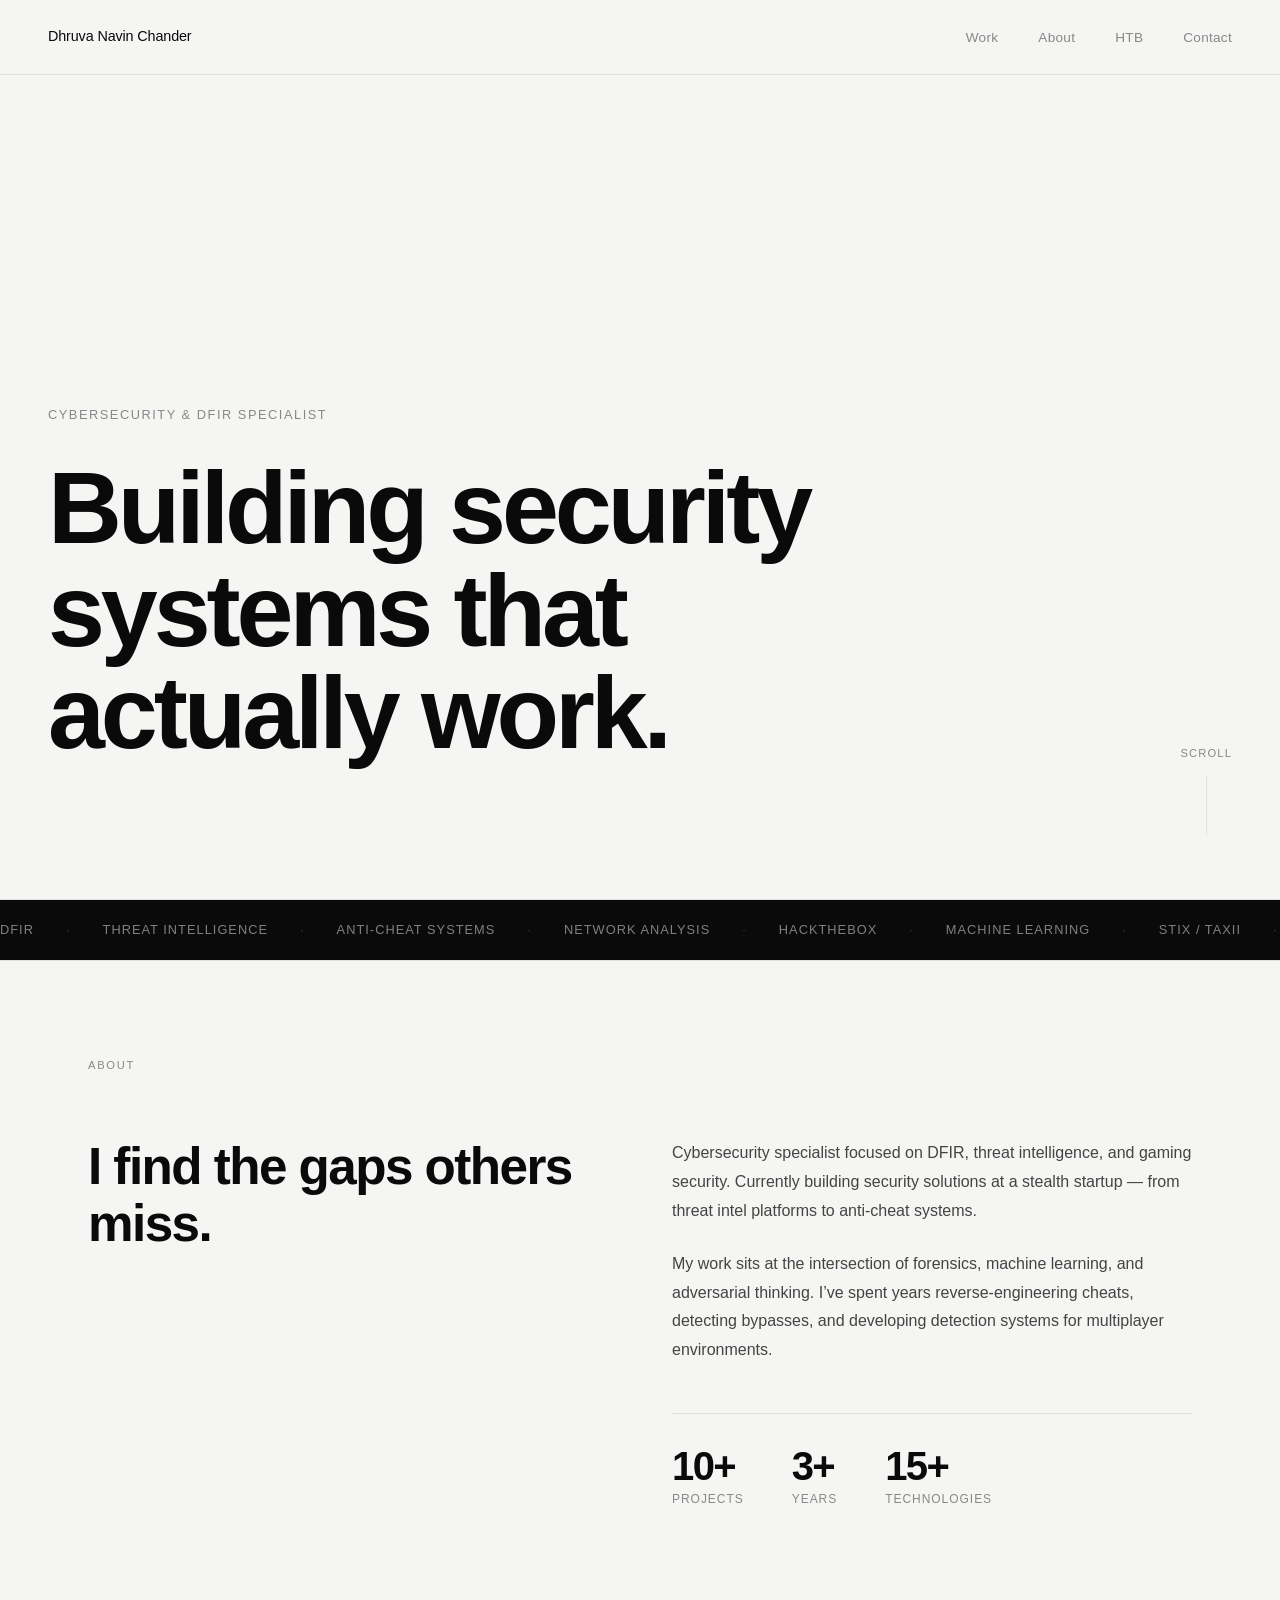
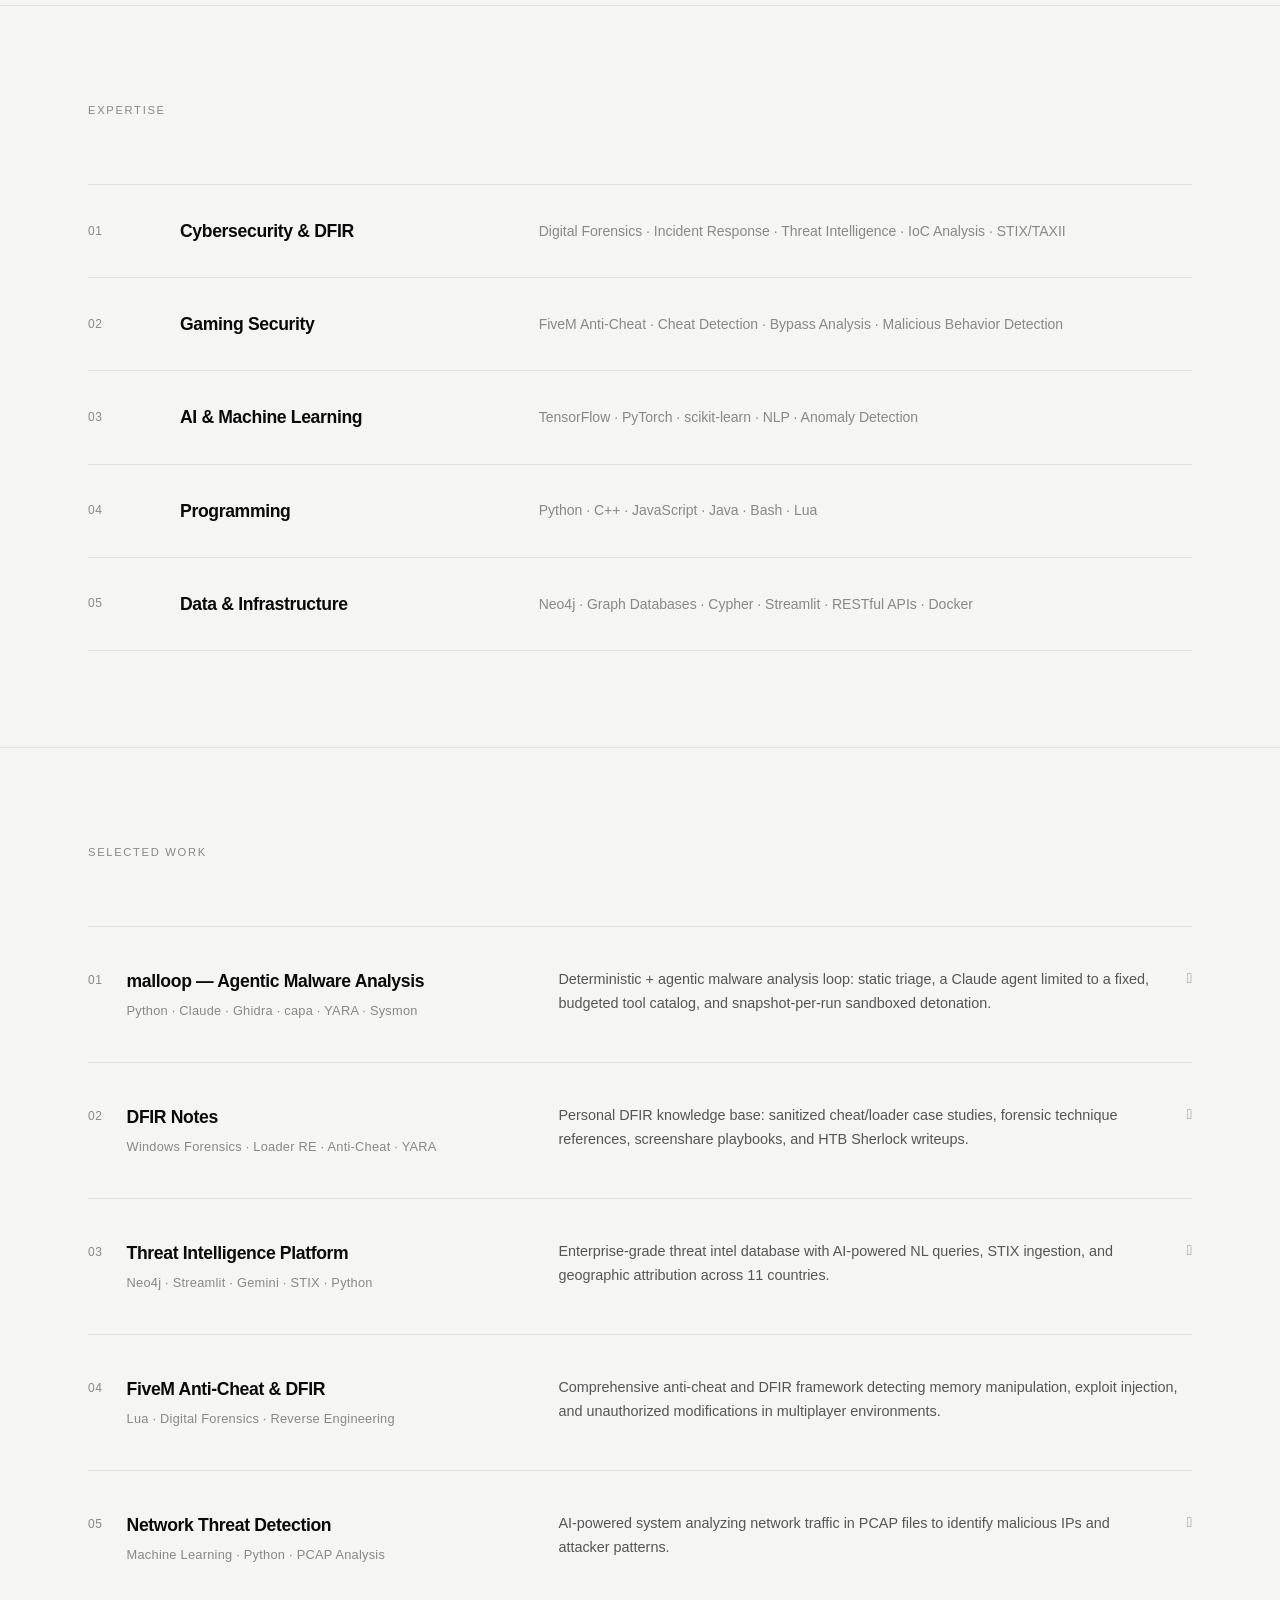
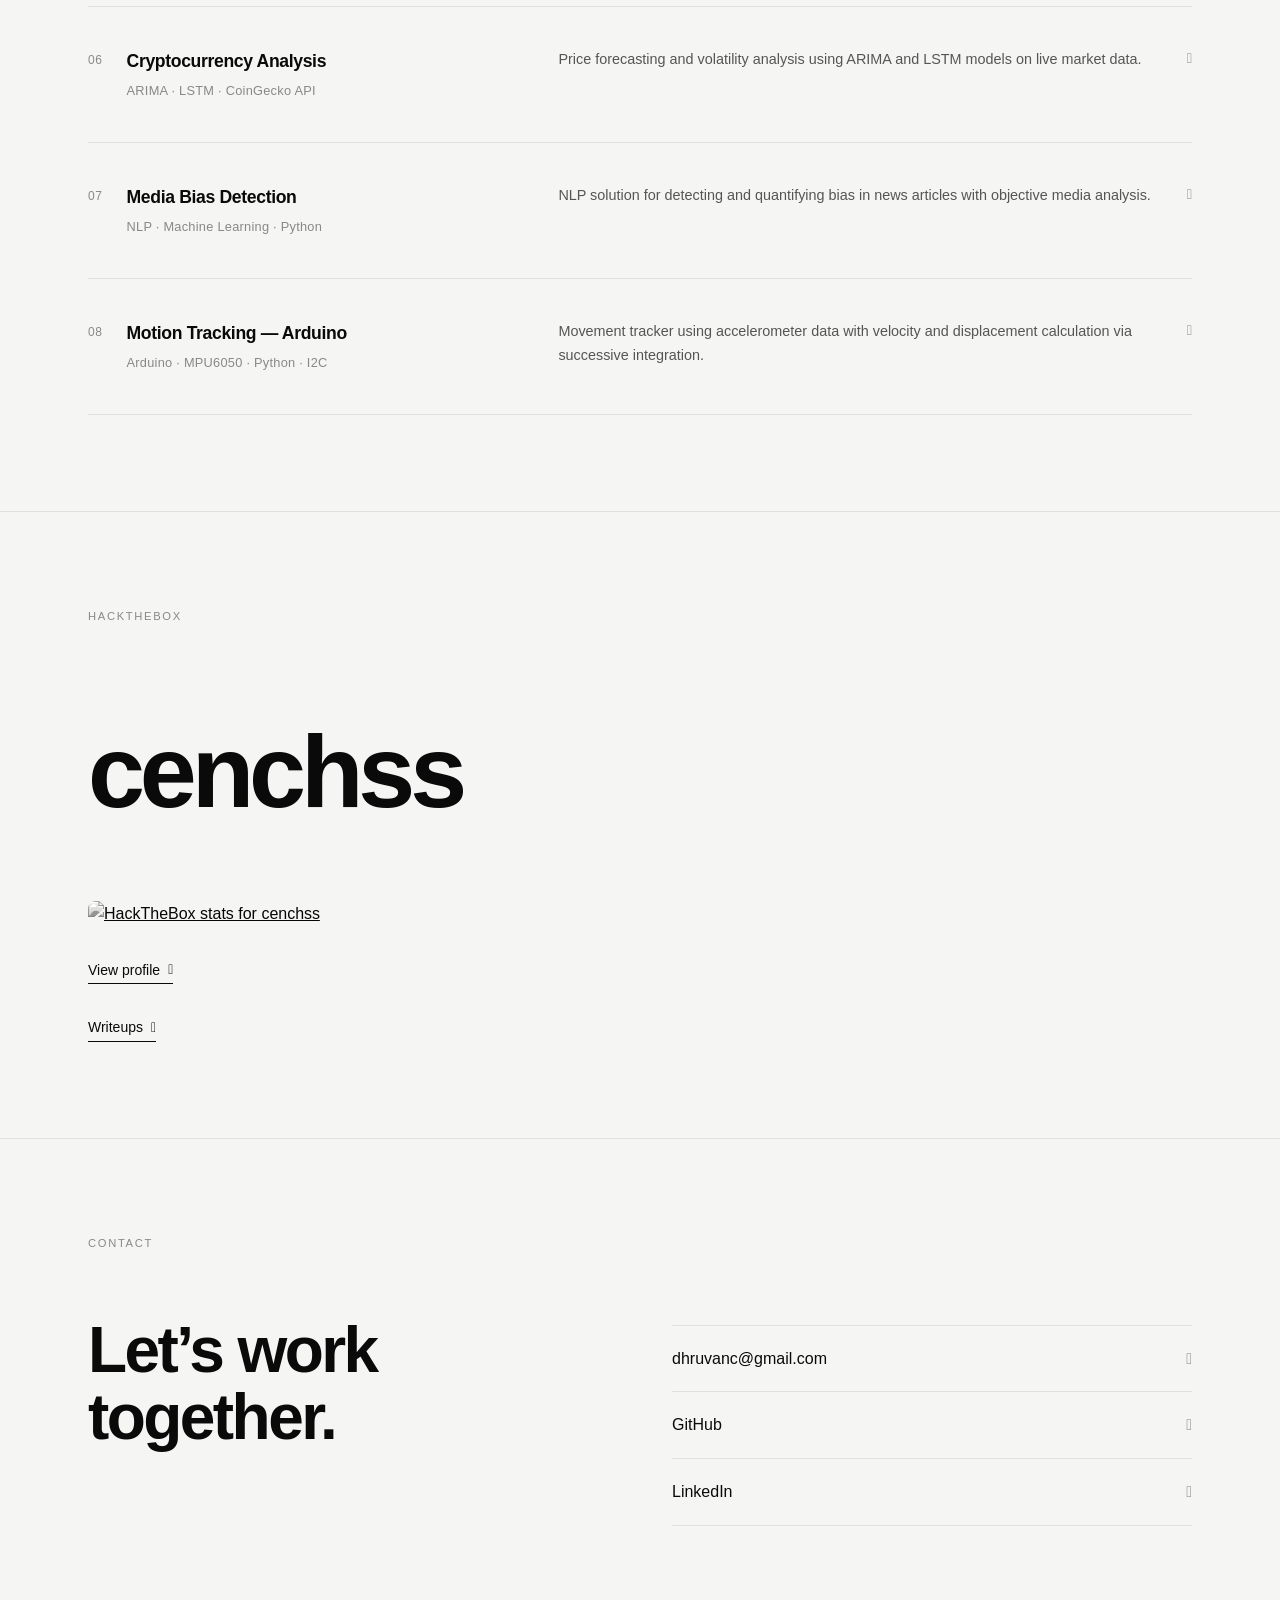
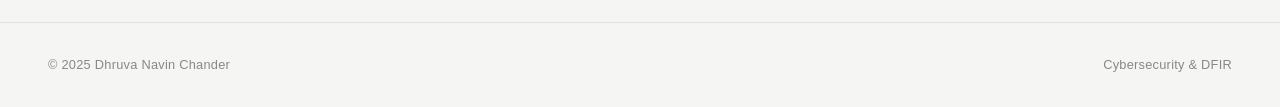
==== commit f5638016: "Add malloop and dfir-notes to Selected Work Co-Authored-By: Claude Opus 5.5 <noreply@anthropic.com> " ====
--- a/index.html
+++ b/index.html
@@ -49,7 +49,7 @@
             </h1>
             <div class="hero-meta reveal">
                 <span>Based in the United States</span>
-                <span class="dot">·</span>
+                <span class="dot">&middot;</span>
                 <span>Open to opportunities</span>
             </div>
         </div>
@@ -62,22 +62,22 @@
     <!-- Marquee strip -->
     <div class="marquee-wrap">
         <div class="marquee-track">
-            <span>DFIR</span><span>·</span>
-            <span>Threat Intelligence</span><span>·</span>
-            <span>Anti-Cheat Systems</span><span>·</span>
-            <span>Network Analysis</span><span>·</span>
-            <span>HackTheBox</span><span>·</span>
-            <span>Machine Learning</span><span>·</span>
-            <span>STIX / TAXII</span><span>·</span>
-            <span>Digital Forensics</span><span>·</span>
-            <span>DFIR</span><span>·</span>
-            <span>Threat Intelligence</span><span>·</span>
-            <span>Anti-Cheat Systems</span><span>·</span>
-            <span>Network Analysis</span><span>·</span>
-            <span>HackTheBox</span><span>·</span>
-            <span>Machine Learning</span><span>·</span>
-            <span>STIX / TAXII</span><span>·</span>
-            <span>Digital Forensics</span><span>·</span>
+            <span>DFIR</span><span>&middot;</span>
+            <span>Threat Intelligence</span><span>&middot;</span>
+            <span>Anti-Cheat Systems</span><span>&middot;</span>
+            <span>Network Analysis</span><span>&middot;</span>
+            <span>HackTheBox</span><span>&middot;</span>
+            <span>Machine Learning</span><span>&middot;</span>
+            <span>STIX / TAXII</span><span>&middot;</span>
+            <span>Digital Forensics</span><span>&middot;</span>
+            <span>DFIR</span><span>&middot;</span>
+            <span>Threat Intelligence</span><span>&middot;</span>
+            <span>Anti-Cheat Systems</span><span>&middot;</span>
+            <span>Network Analysis</span><span>&middot;</span>
+            <span>HackTheBox</span><span>&middot;</span>
+            <span>Machine Learning</span><span>&middot;</span>
+            <span>STIX / TAXII</span><span>&middot;</span>
+            <span>Digital Forensics</span><span>&middot;</span>
         </div>
     </div>
 
@@ -90,8 +90,8 @@
                     I find the gaps others miss.
                 </h2>
                 <div class="about-body">
-                    <p class="reveal">Cybersecurity specialist focused on DFIR, threat intelligence, and gaming security. Currently building security solutions at a stealth startup — from threat intel platforms to anti-cheat systems.</p>
-                    <p class="reveal">My work sits at the intersection of forensics, machine learning, and adversarial thinking. I've spent years reverse-engineering cheats, detecting bypasses, and developing detection systems for multiplayer environments.</p>
+                    <p class="reveal">Cybersecurity specialist focused on DFIR, threat intelligence, and gaming security. Currently building security solutions at a stealth startup &mdash; from threat intel platforms to anti-cheat systems.</p>
+                    <p class="reveal">My work sits at the intersection of forensics, machine learning, and adversarial thinking. I&rsquo;ve spent years reverse-engineering cheats, detecting bypasses, and developing detection systems for multiplayer environments.</p>
                     <div class="about-stats reveal">
                         <div class="about-stat">
                             <span class="stat-num">10+</span>
@@ -119,27 +119,27 @@
                 <div class="skill-row reveal">
                     <span class="skill-num">01</span>
                     <h3>Cybersecurity & DFIR</h3>
-                    <p>Digital Forensics · Incident Response · Threat Intelligence · IoC Analysis · STIX/TAXII</p>
+                    <p>Digital Forensics &middot; Incident Response &middot; Threat Intelligence &middot; IoC Analysis &middot; STIX/TAXII</p>
                 </div>
                 <div class="skill-row reveal">
                     <span class="skill-num">02</span>
                     <h3>Gaming Security</h3>
-                    <p>FiveM Anti-Cheat · Cheat Detection · Bypass Analysis · Malicious Behavior Detection</p>
+                    <p>FiveM Anti-Cheat &middot; Cheat Detection &middot; Bypass Analysis &middot; Malicious Behavior Detection</p>
                 </div>
                 <div class="skill-row reveal">
                     <span class="skill-num">03</span>
                     <h3>AI & Machine Learning</h3>
-                    <p>TensorFlow · PyTorch · scikit-learn · NLP · Anomaly Detection</p>
+                    <p>TensorFlow &middot; PyTorch &middot; scikit-learn &middot; NLP &middot; Anomaly Detection</p>
                 </div>
                 <div class="skill-row reveal">
                     <span class="skill-num">04</span>
                     <h3>Programming</h3>
-                    <p>Python · C++ · JavaScript · Java · Bash · Lua</p>
+                    <p>Python &middot; C++ &middot; JavaScript &middot; Java &middot; Bash &middot; Lua</p>
                 </div>
                 <div class="skill-row reveal">
                     <span class="skill-num">05</span>
                     <h3>Data & Infrastructure</h3>
-                    <p>Neo4j · Graph Databases · Cypher · Streamlit · RESTful APIs · Docker</p>
+                    <p>Neo4j &middot; Graph Databases &middot; Cypher &middot; Streamlit &middot; RESTful APIs &middot; Docker</p>
                 </div>
             </div>
         </div>
@@ -151,12 +151,40 @@
             <div class="section-label reveal">Selected Work</div>
             <div class="projects-list">
 
+                <a href="https://github.com/dhruvancvt/malloop" target="_blank" rel="noopener noreferrer" class="project-row reveal">
+                    <div class="project-row-left">
+                        <span class="project-index">01</span>
+                        <div>
+                            <h3>malloop &mdash; Agentic Malware Analysis</h3>
+                            <p>Python &middot; Claude &middot; Ghidra &middot; capa &middot; YARA &middot; Sysmon</p>
+                        </div>
+                    </div>
+                    <div class="project-row-right">
+                        <span>Deterministic + agentic malware analysis loop: static triage, a Claude agent limited to a fixed, budgeted tool catalog, and snapshot-per-run sandboxed detonation.</span>
+                        <i class="fas fa-arrow-up-right-from-square"></i>
+                    </div>
+                </a>
+
+                <a href="https://github.com/dhruvancvt/dfir-notes" target="_blank" rel="noopener noreferrer" class="project-row reveal">
+                    <div class="project-row-left">
+                        <span class="project-index">02</span>
+                        <div>
+                            <h3>DFIR Notes</h3>
+                            <p>Windows Forensics &middot; Loader RE &middot; Anti-Cheat &middot; YARA</p>
+                        </div>
+                    </div>
+                    <div class="project-row-right">
+                        <span>Personal DFIR knowledge base: sanitized cheat/loader case studies, forensic technique references, screenshare playbooks, and HTB Sherlock writeups.</span>
+                        <i class="fas fa-arrow-up-right-from-square"></i>
+                    </div>
+                </a>
+
                 <a href="https://github.com/dhruvancvt/threat_intelligence" target="_blank" rel="noopener noreferrer" class="project-row reveal">
                     <div class="project-row-left">
-                        <span class="project-index">01</span>
+                        <span class="project-index">03</span>
                         <div>
                             <h3>Threat Intelligence Platform</h3>
-                            <p>Neo4j · Streamlit · Gemini · STIX · Python</p>
+                            <p>Neo4j &middot; Streamlit &middot; Gemini &middot; STIX &middot; Python</p>
                         </div>
                     </div>
                     <div class="project-row-right">
@@ -167,10 +195,10 @@
 
                 <div class="project-row reveal">
                     <div class="project-row-left">
-                        <span class="project-index">02</span>
+                        <span class="project-index">04</span>
                         <div>
                             <h3>FiveM Anti-Cheat & DFIR</h3>
-                            <p>Lua · Digital Forensics · Reverse Engineering</p>
+                            <p>Lua &middot; Digital Forensics &middot; Reverse Engineering</p>
                         </div>
                     </div>
                     <div class="project-row-right">
@@ -180,10 +208,10 @@
 
                 <a href="https://github.com/dhruvancvt/aiipdetection" target="_blank" rel="noopener noreferrer" class="project-row reveal">
                     <div class="project-row-left">
-                        <span class="project-index">03</span>
+                        <span class="project-index">05</span>
                         <div>
                             <h3>Network Threat Detection</h3>
-                            <p>Machine Learning · Python · PCAP Analysis</p>
+                            <p>Machine Learning &middot; Python &middot; PCAP Analysis</p>
                         </div>
                     </div>
                     <div class="project-row-right">
@@ -194,10 +222,10 @@
 
                 <a href="https://github.com/dhruvancvt/cryptoprediction" target="_blank" rel="noopener noreferrer" class="project-row reveal">
                     <div class="project-row-left">
-                        <span class="project-index">04</span>
+                        <span class="project-index">06</span>
                         <div>
                             <h3>Cryptocurrency Analysis</h3>
-                            <p>ARIMA · LSTM · CoinGecko API</p>
+                            <p>ARIMA &middot; LSTM &middot; CoinGecko API</p>
                         </div>
                     </div>
                     <div class="project-row-right">
@@ -208,10 +236,10 @@
 
                 <a href="https://github.com/dhruvancvt/mediabiasdetection" target="_blank" rel="noopener noreferrer" class="project-row reveal">
                     <div class="project-row-left">
-                        <span class="project-index">05</span>
+                        <span class="project-index">07</span>
                         <div>
                             <h3>Media Bias Detection</h3>
-                            <p>NLP · Machine Learning · Python</p>
+                            <p>NLP &middot; Machine Learning &middot; Python</p>
                         </div>
                     </div>
                     <div class="project-row-right">
@@ -222,10 +250,10 @@
 
                 <a href="https://github.com/dhruvancvt/arduinoProjects" target="_blank" rel="noopener noreferrer" class="project-row reveal">
                     <div class="project-row-left">
-                        <span class="project-index">06</span>
-                        <div>
-                            <h3>Motion Tracking — Arduino</h3>
-                            <p>Arduino · MPU6050 · Python · I2C</p>
+                        <span class="project-index">08</span>
+                        <div>
+                            <h3>Motion Tracking &mdash; Arduino</h3>
+                            <p>Arduino &middot; MPU6050 &middot; Python &middot; I2C</p>
                         </div>
                     </div>
                     <div class="project-row-right">
@@ -268,7 +296,7 @@
         <div class="section-inner">
             <div class="section-label reveal">Contact</div>
             <div class="contact-layout">
-                <h2 class="contact-heading reveal">Let's work<br>together.</h2>
+                <h2 class="contact-heading reveal">Let&rsquo;s work<br>together.</h2>
                 <div class="contact-links reveal">
                     <a href="mailto:dhruvanc@gmail.com" class="contact-link">
                         <span>dhruvanc@gmail.com</span>
@@ -289,10 +317,10 @@
 
     <!-- Footer -->
     <footer class="footer">
-        <span>© 2025 Dhruva Navin Chander</span>
+        <span>&copy; 2025 Dhruva Navin Chander</span>
         <span>Cybersecurity & DFIR</span>
     </footer>
 
     <script src="script.js"></script>
 </body>
-</html>
+</html>
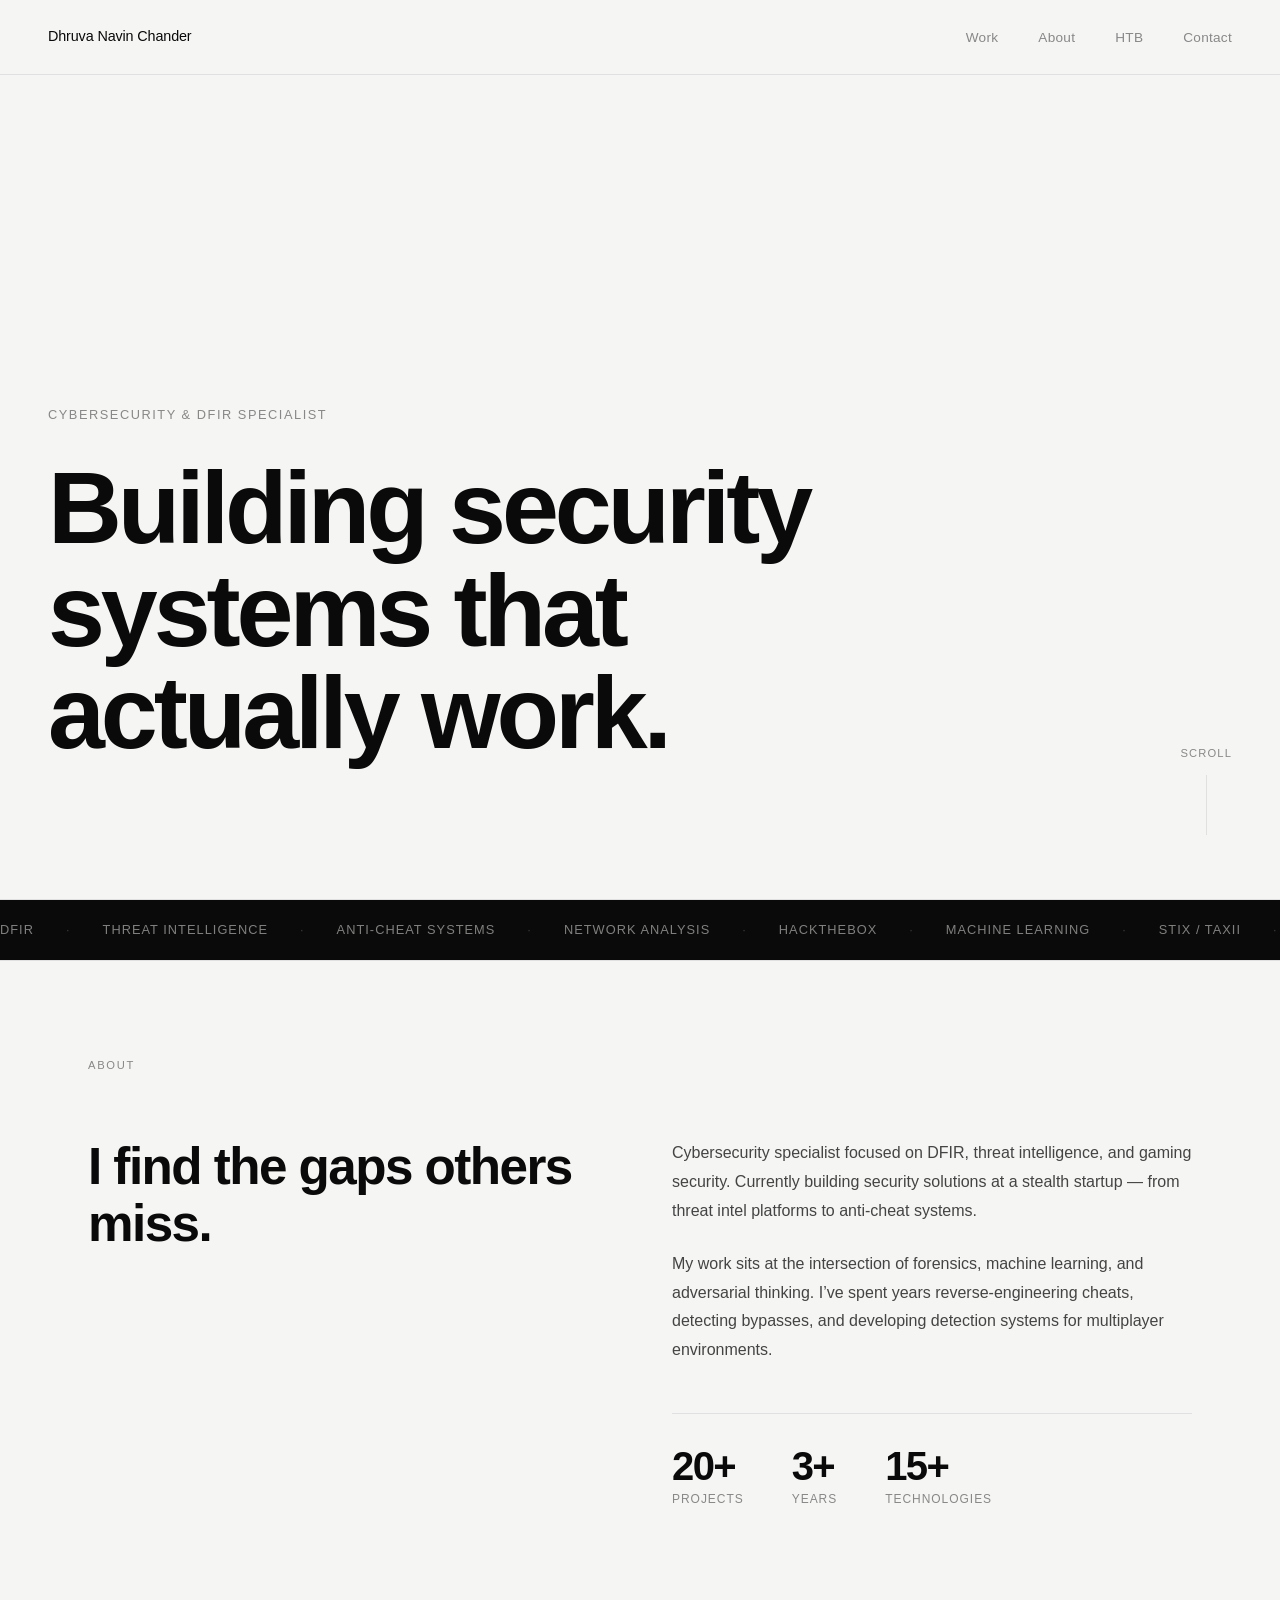
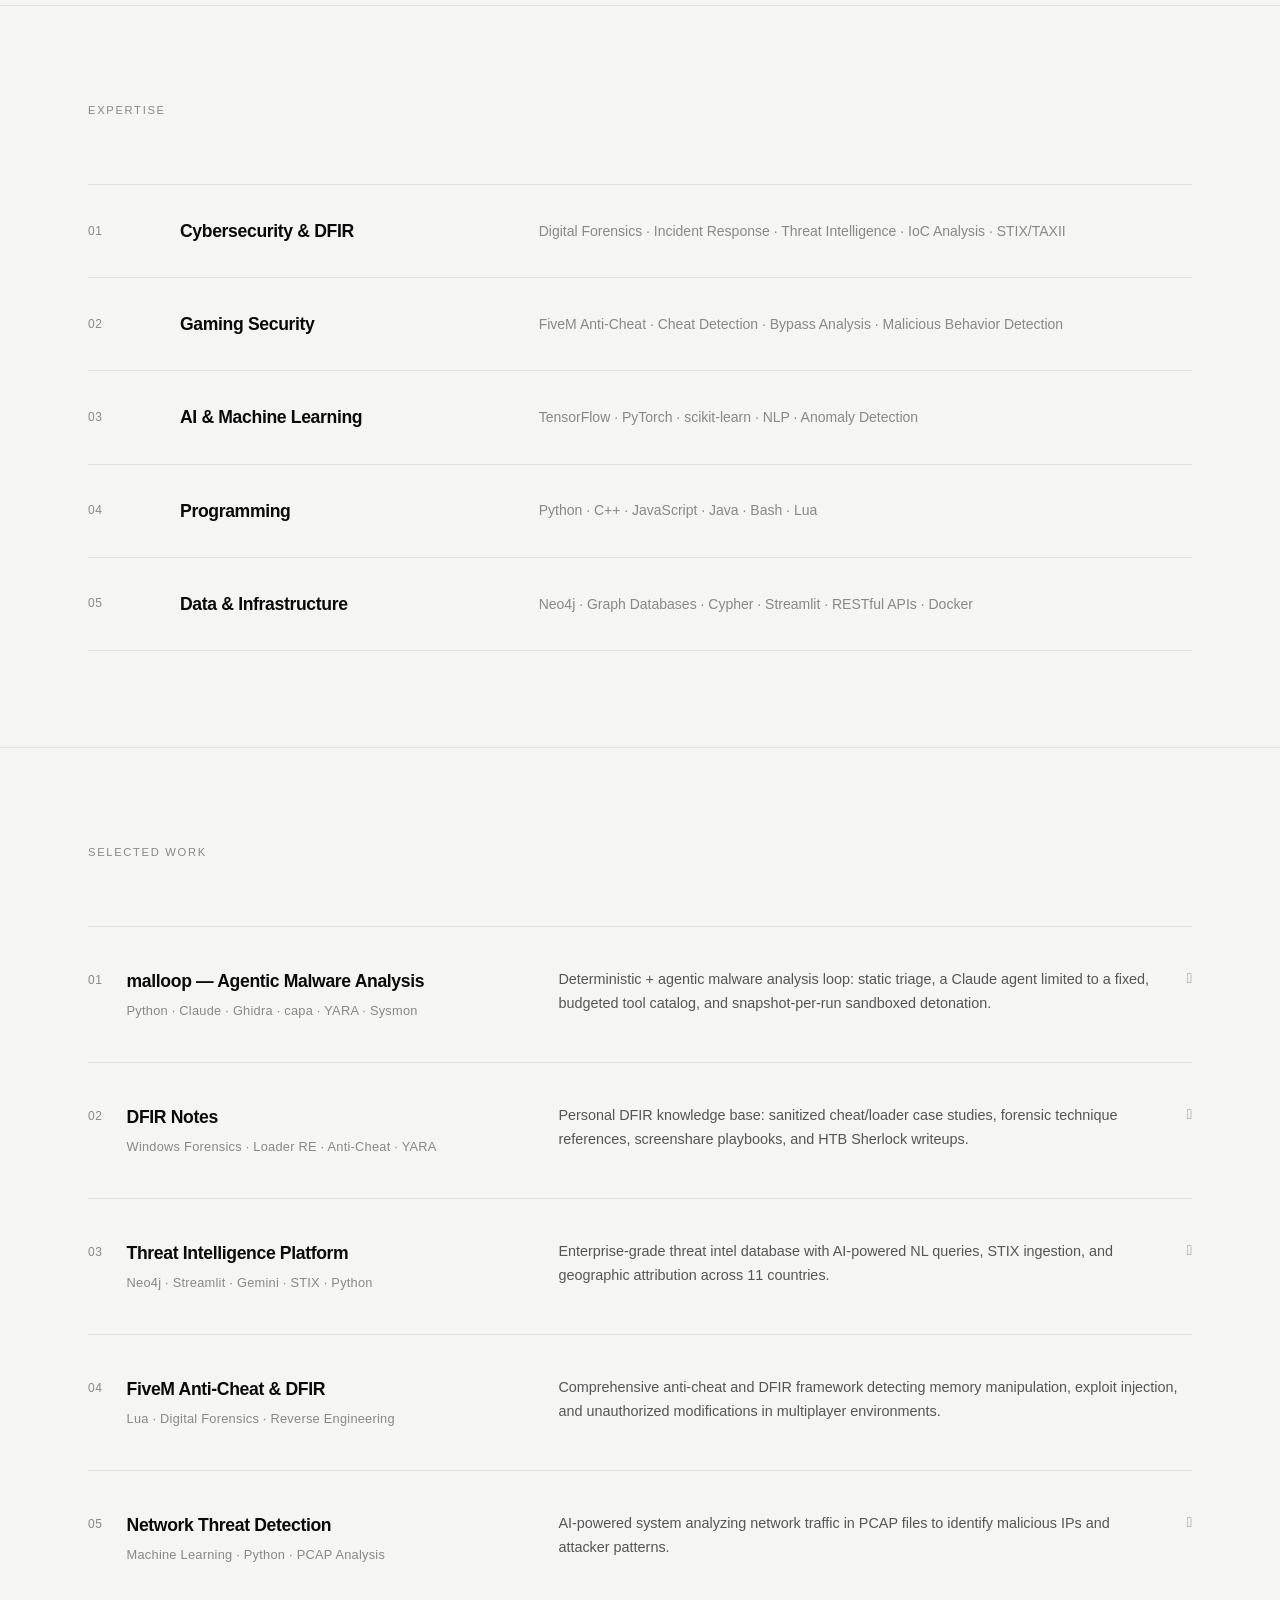
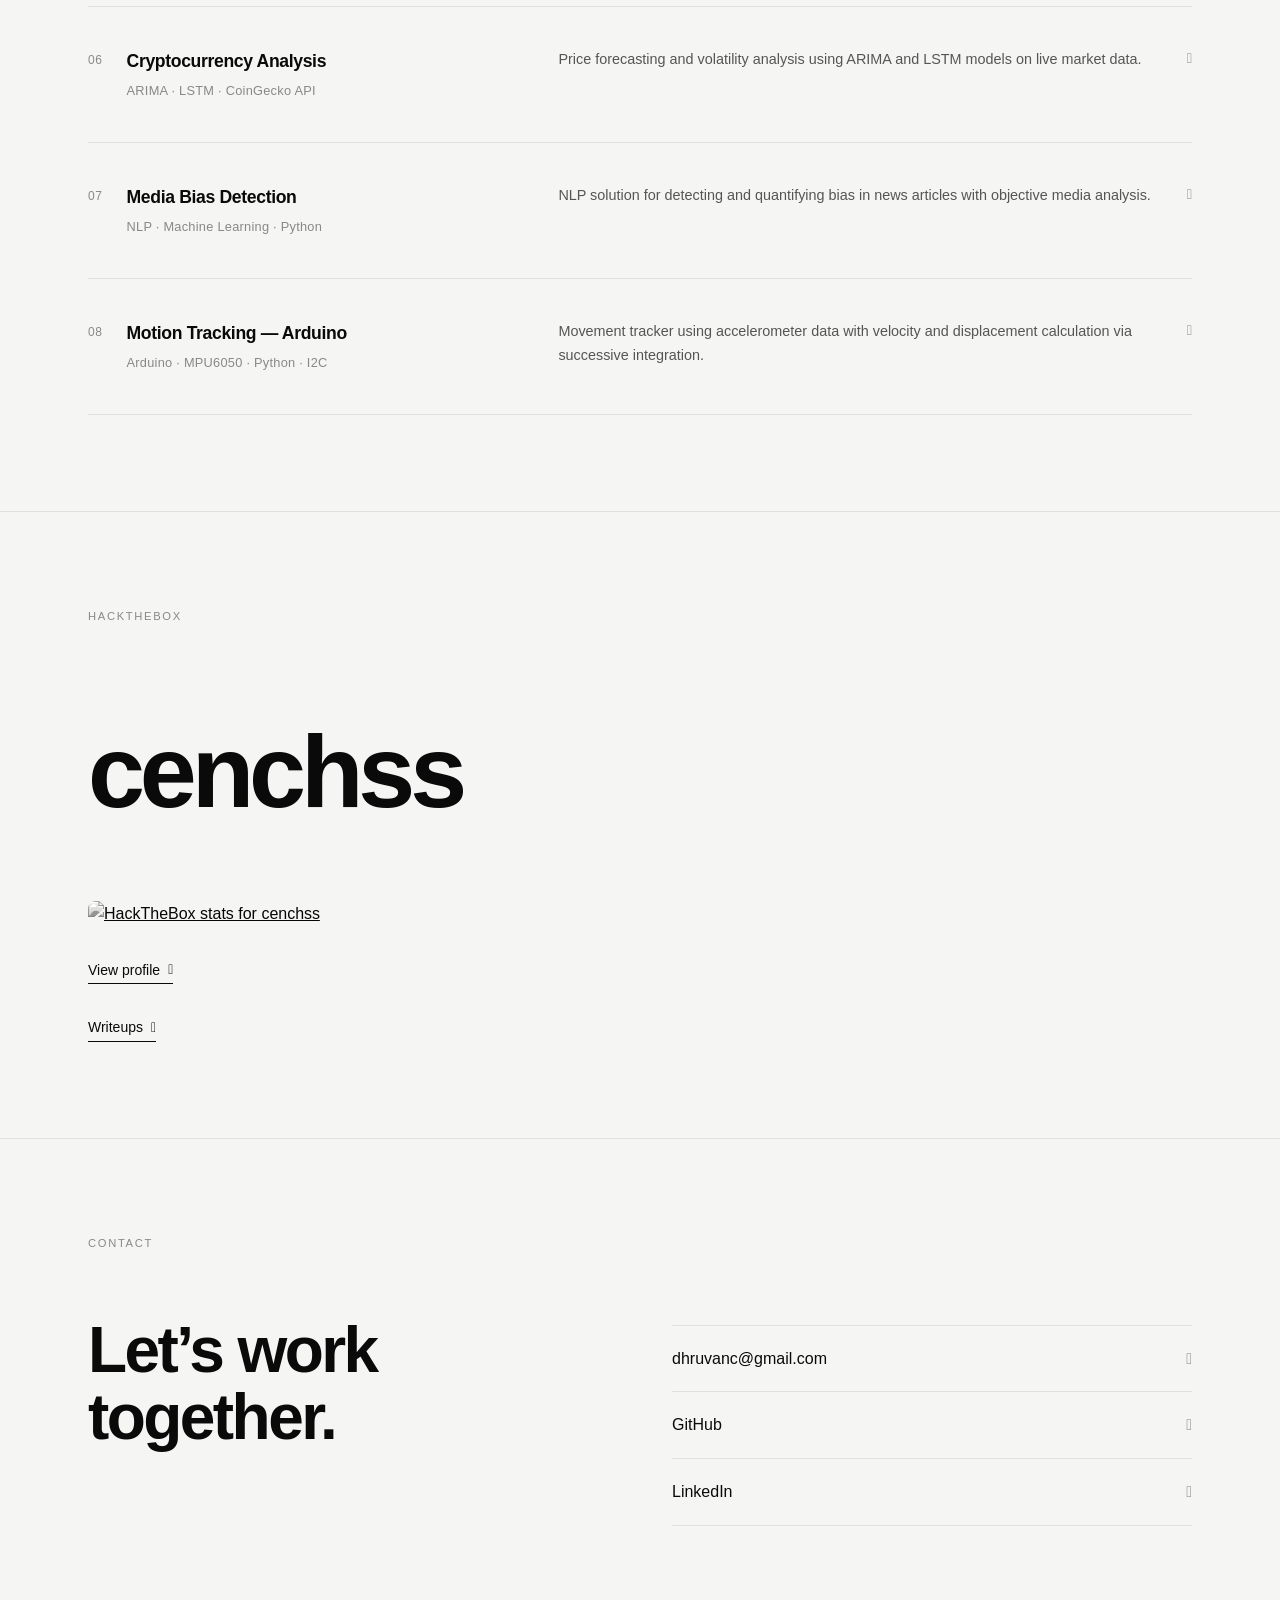
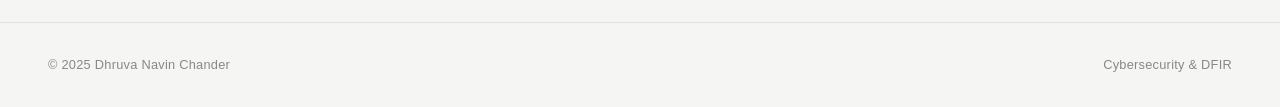
==== commit 4ec3b2f5: "Bump project count stat to 20+ Co-Authored-By: Claude Opus 5.5 <noreply@anthropic.com> Claude-Sessio" ====
--- a/index.html
+++ b/index.html
@@ -94,7 +94,7 @@
                     <p class="reveal">My work sits at the intersection of forensics, machine learning, and adversarial thinking. I&rsquo;ve spent years reverse-engineering cheats, detecting bypasses, and developing detection systems for multiplayer environments.</p>
                     <div class="about-stats reveal">
                         <div class="about-stat">
-                            <span class="stat-num">10+</span>
+                            <span class="stat-num">20+</span>
                             <span class="stat-lbl">Projects</span>
                         </div>
                         <div class="about-stat">
